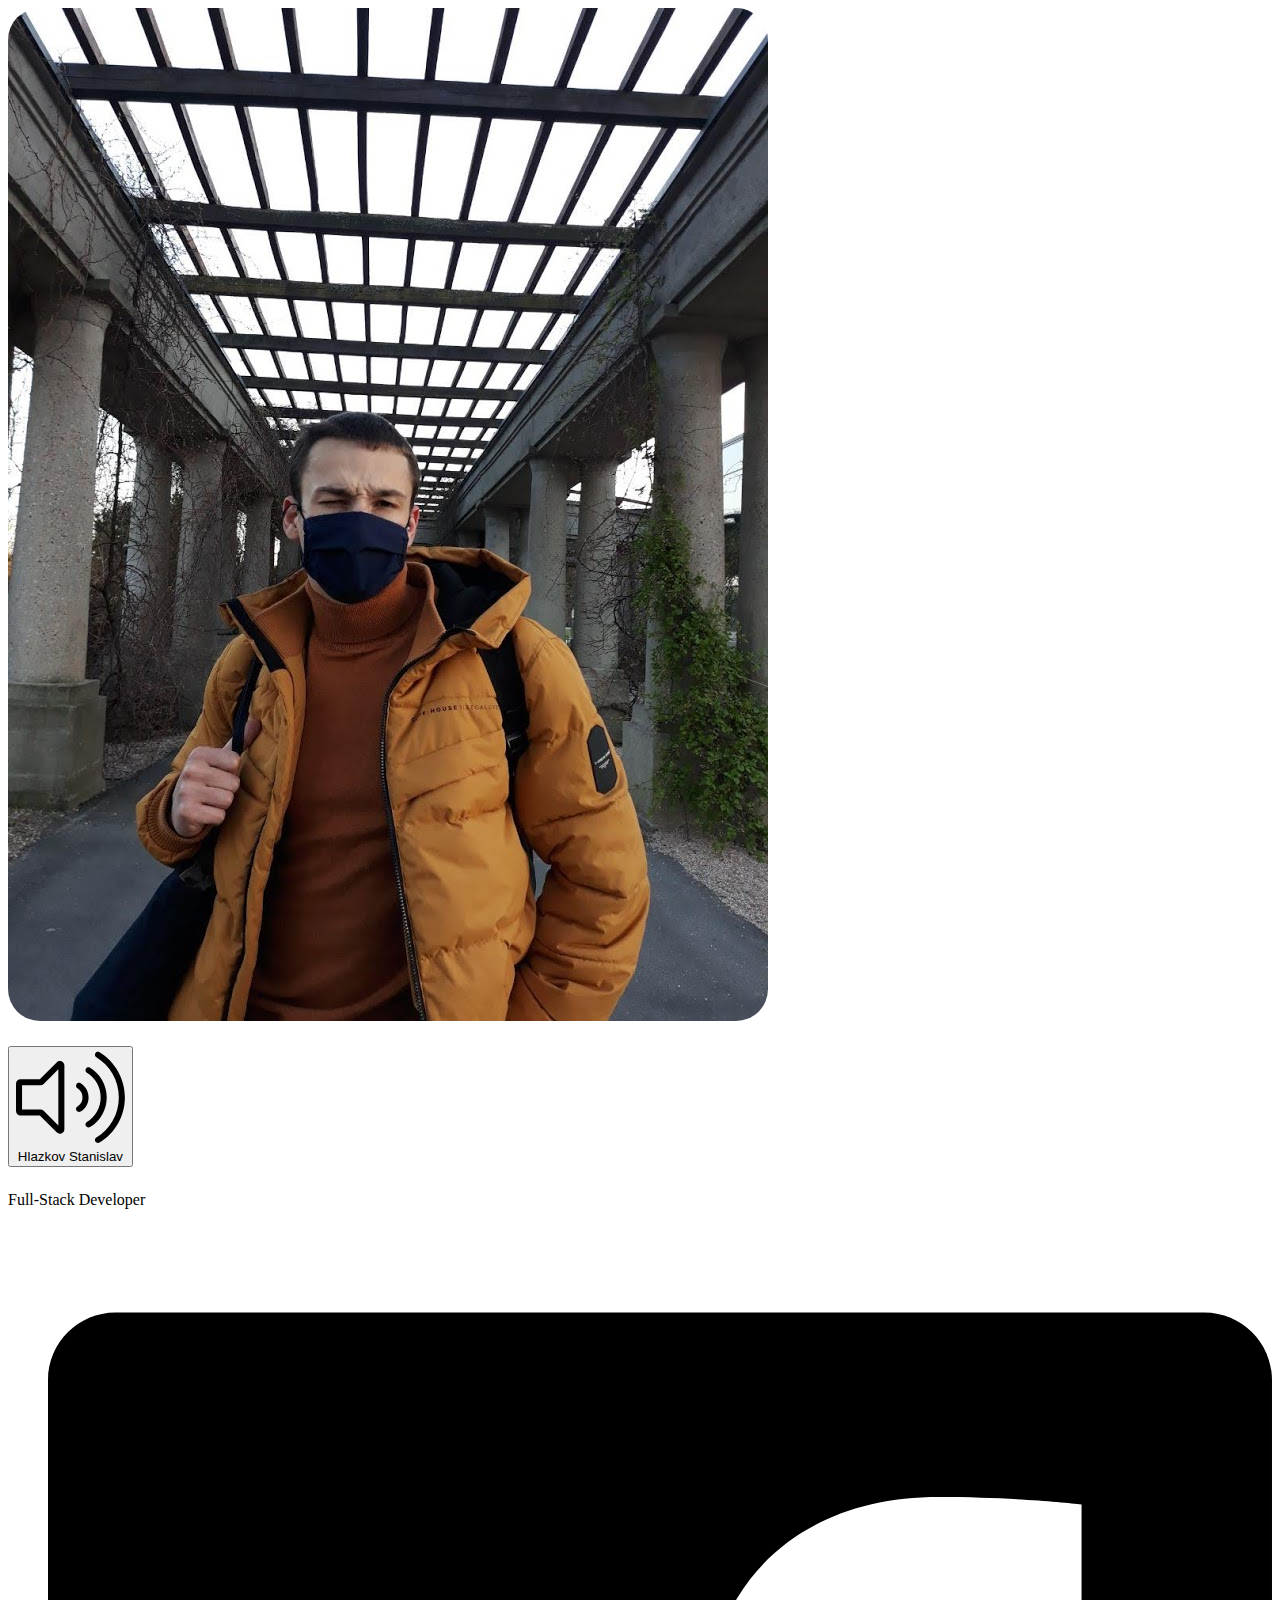
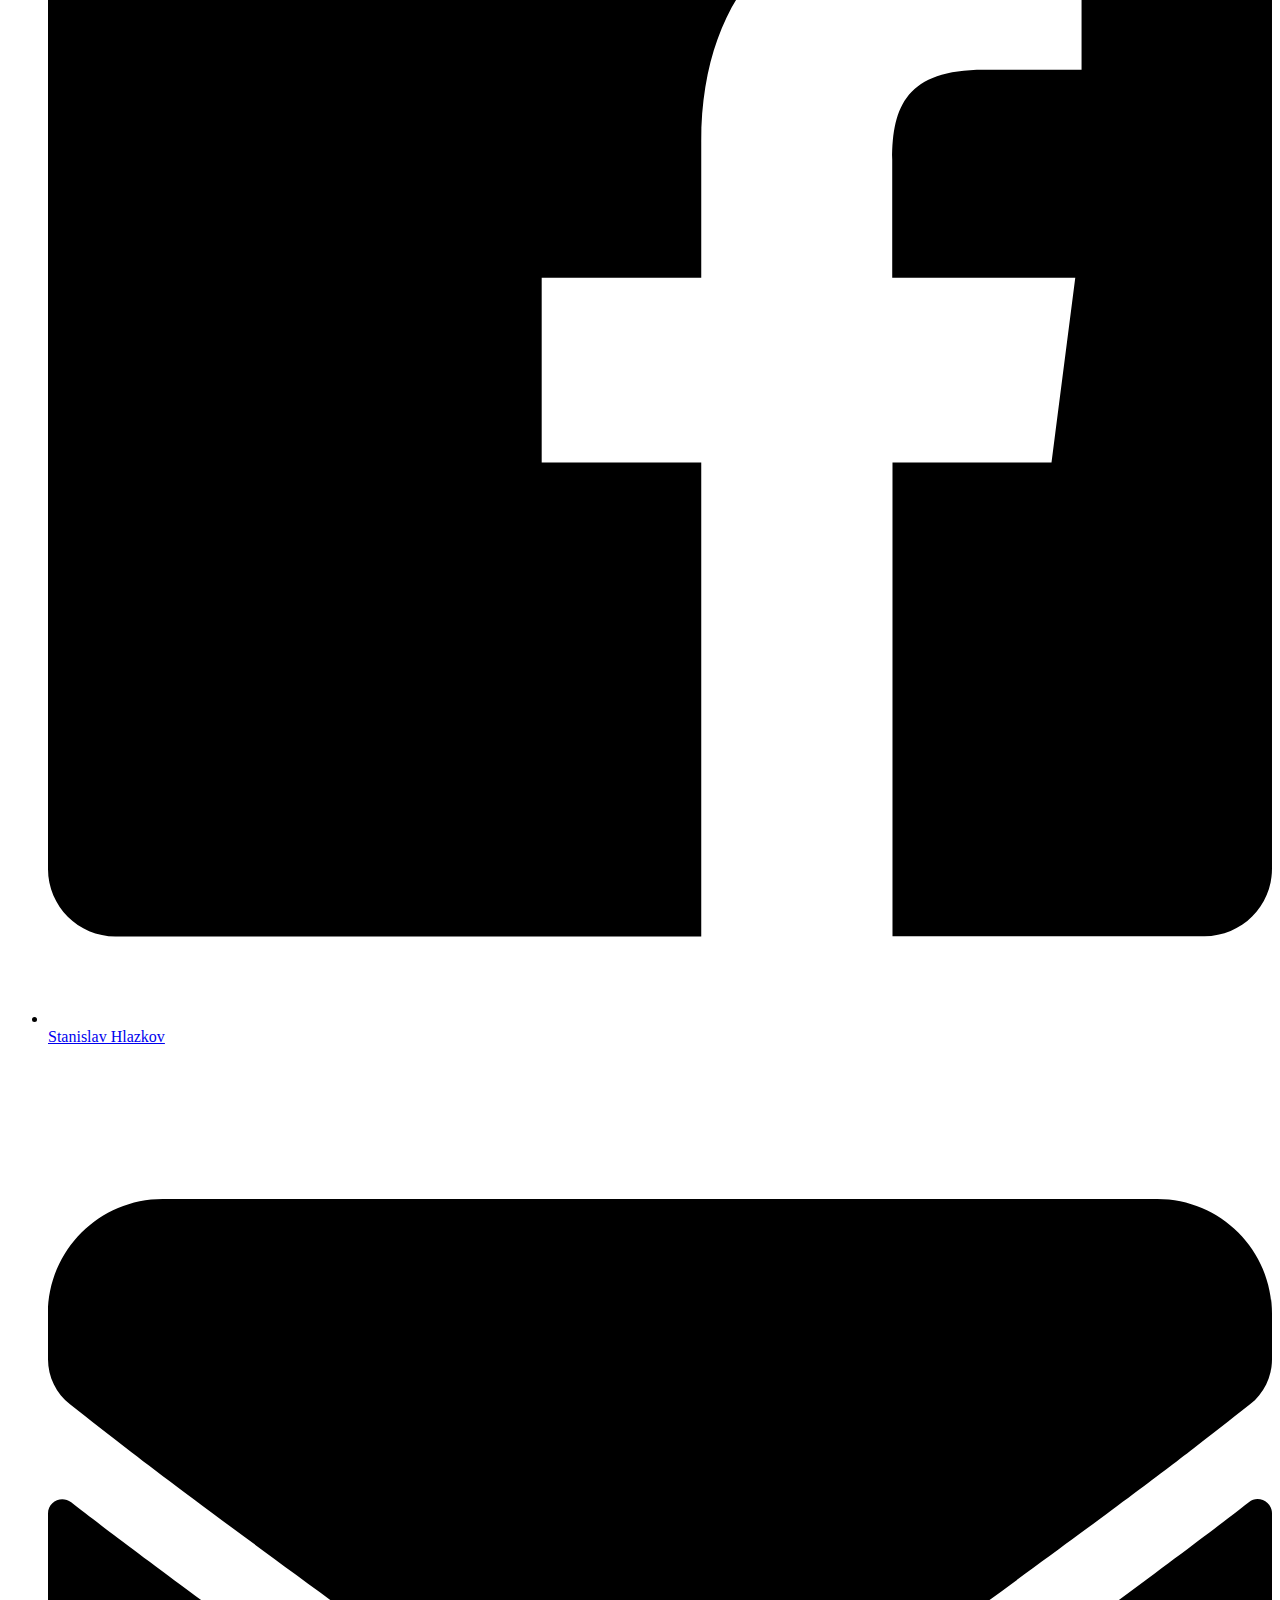
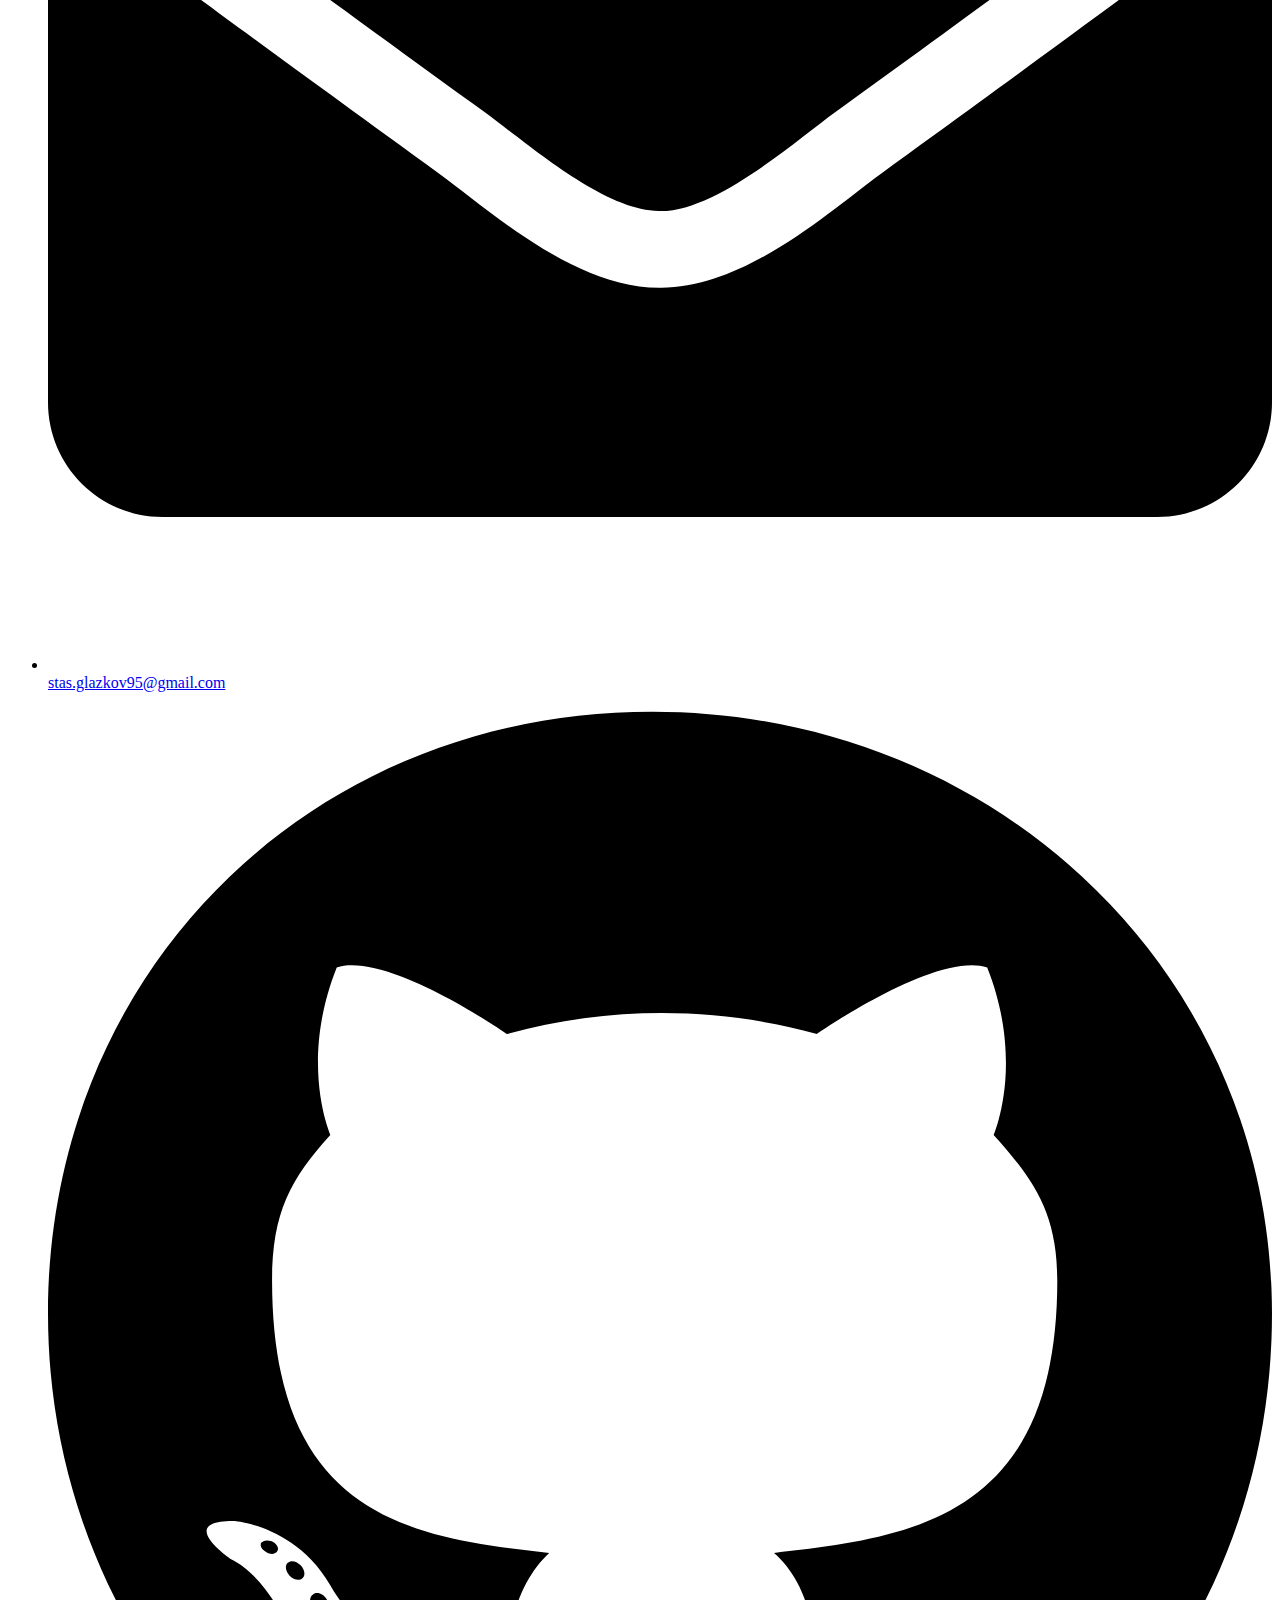
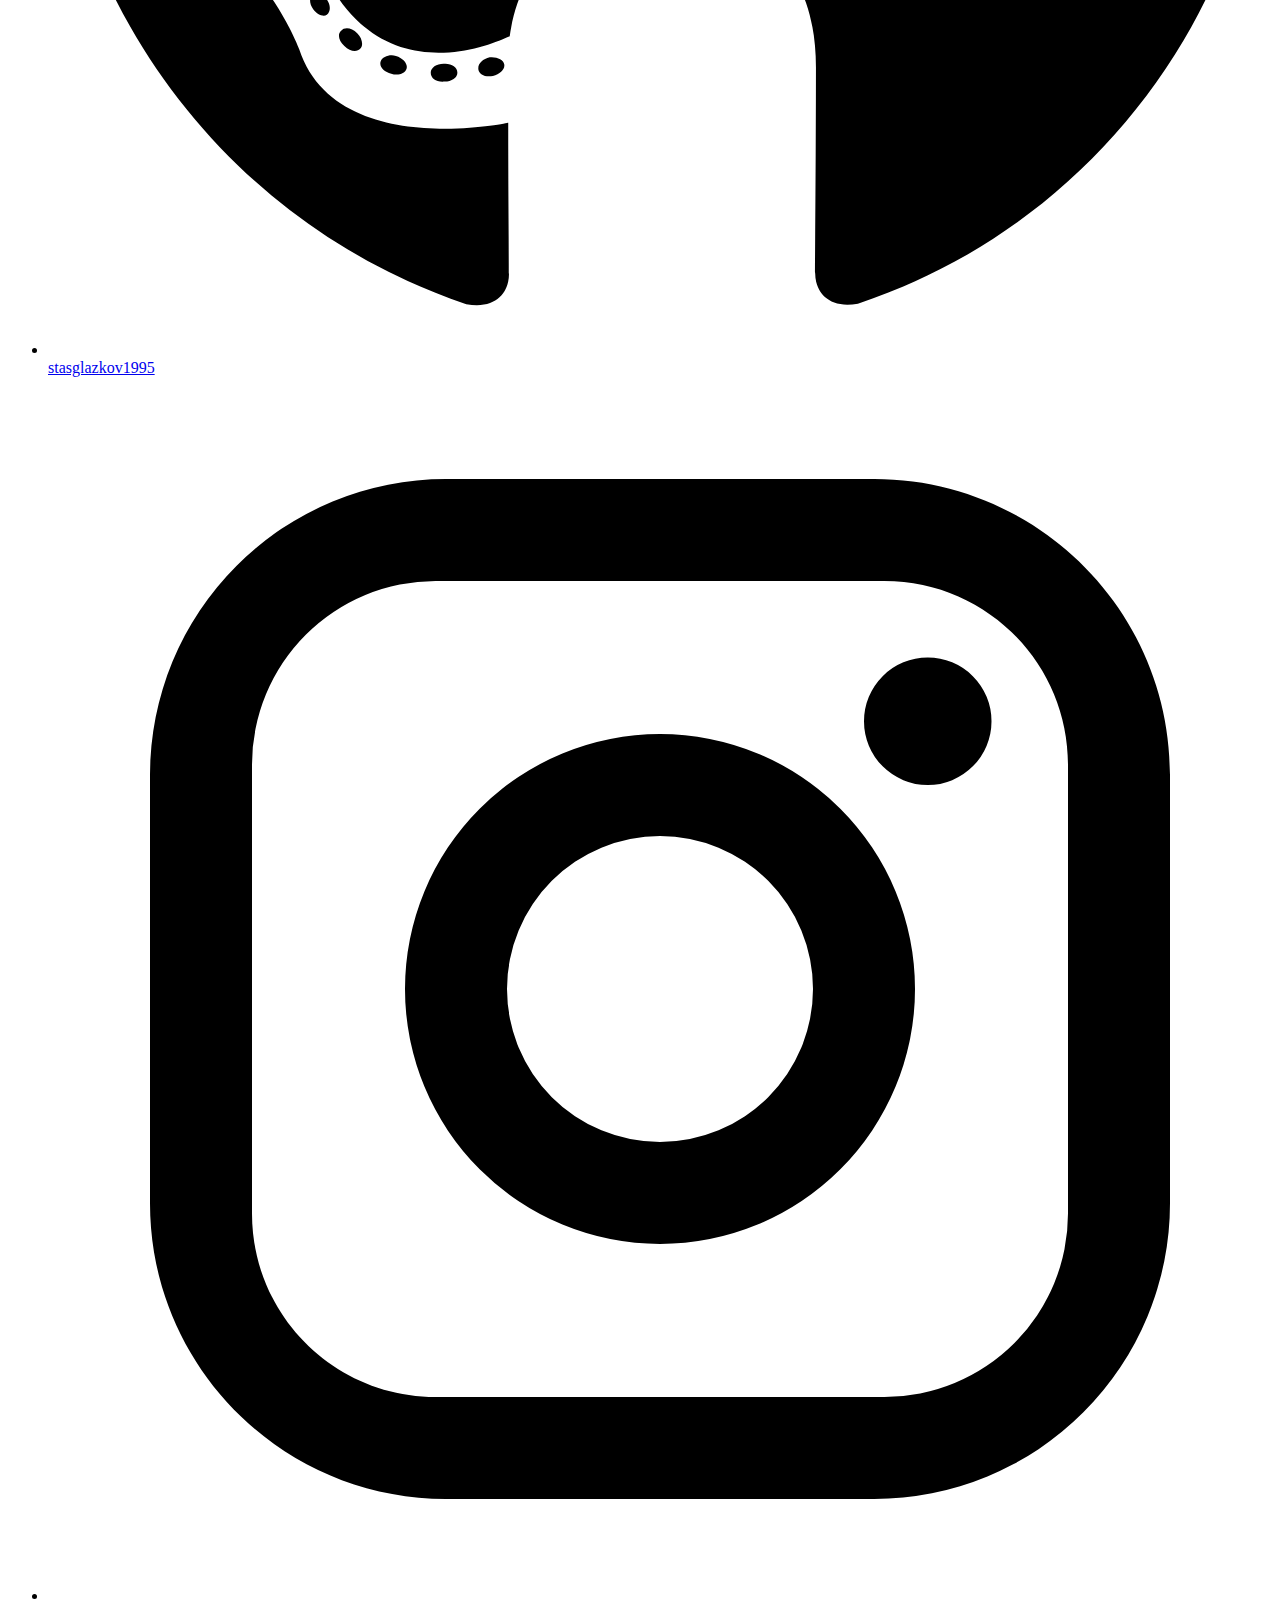
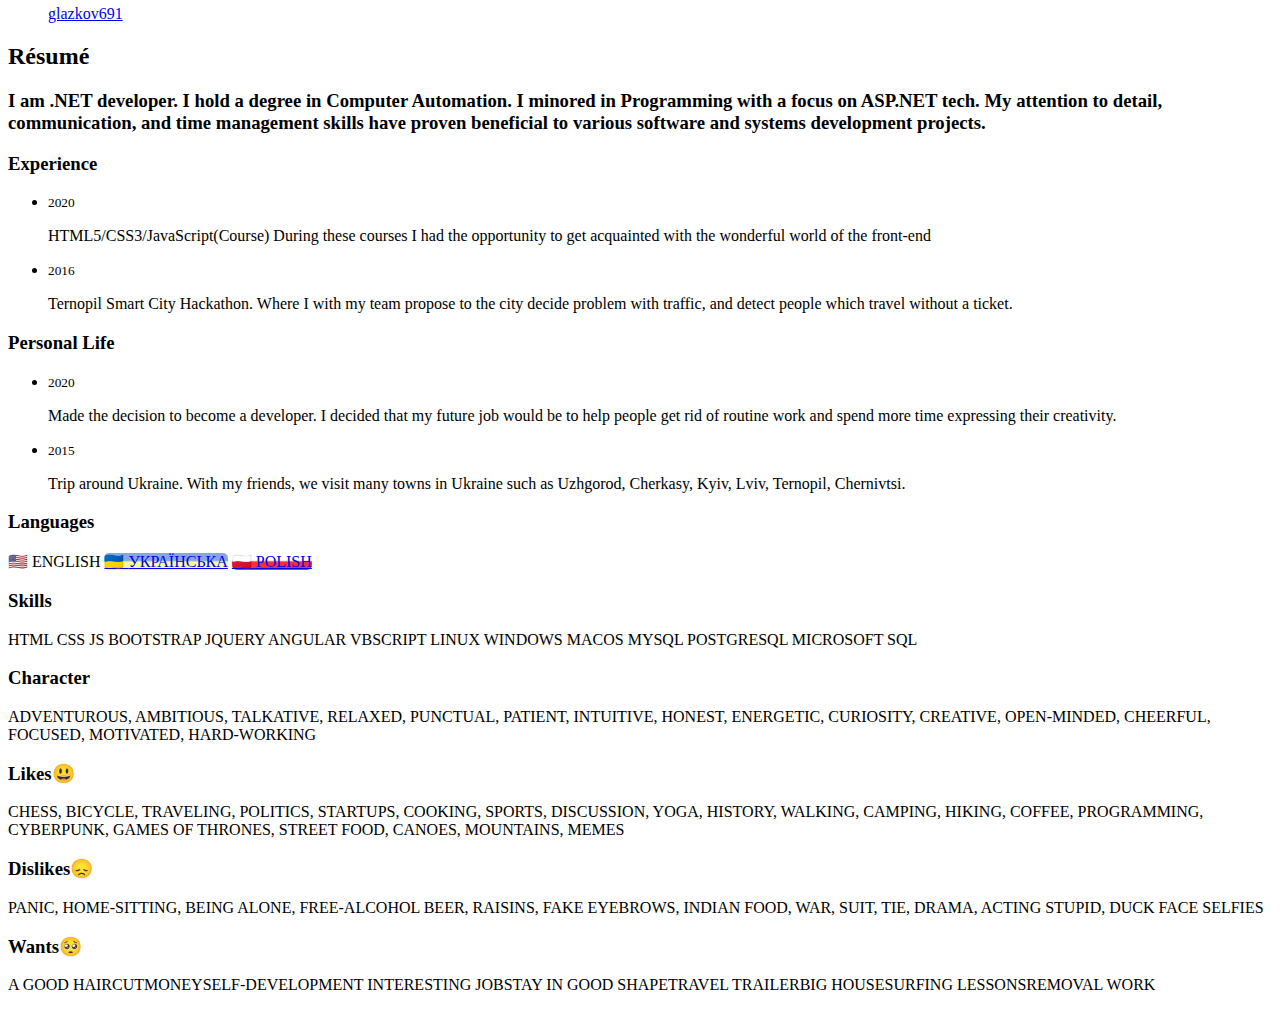
==== index.html @ b14610a7 "Add favicon" ====
<!DOCTYPE html>
<html lang="en">

<head>
  <meta charset="UTF-8" />
  <meta name="description" content="This is my first task for binary academy">
  <meta name="keywords" content="Binary Academy First Task">
  <meta name="author" content="Hlazkov Stanislav">
  <meta name="google" content="nositelinkssearchbox">
  <meta name="google" content="notranslate">
  <meta name="googlebot" content="index,follow">
  <meta name="robots" content="index,follow">
  <link rel="stylesheet" href="https://binary-studio-academy.github.io/stage-2/assets/stylesheets/base.css">
  <link rel="stylesheet" type="text/css" href="assets/css/styles.css">
  <link rel="icon" type="image/x-icon" href="../favicon.ico">
  <title>Résumé</title>
</head>

<body>
  <main>
    <article>
      <div class="page" style="border-color: midnightblue;">
        <div class="stackable grid">
          <div class="row">
            <div class="three wide center aligned column">
              <div class="avatar-wrapper">
                <object class="avatar" id="avatar" data="assets/img/IMG_20200517_110343_035.jpg" role="img"
                  aria-label="My profile picture"></object>
              </div>
            </div>
            <div class="thirteen wide column">
              <div class="stackable grid">
                <div class="sixteen wide column">
                  <h1 class="name">
                    <button id="nameRecord" class="audio"><svg xmlns="http://www.w3.org/2000/svg" viewBox="0 0 576 512"><path d="M576 256c0 100.586-53.229 189.576-134.123 239.04-7.532 4.606-17.385 2.241-21.997-5.304-4.609-7.539-2.235-17.388 5.304-21.997C496.549 424.101 544 345.467 544 256c0-89.468-47.452-168.101-118.816-211.739-7.539-4.609-9.913-14.458-5.304-21.997 4.608-7.539 14.456-9.914 21.997-5.304C522.77 66.424 576 155.413 576 256zm-96 0c0-66.099-34.976-124.572-88.133-157.079-7.538-4.611-17.388-2.235-21.997 5.302-4.61 7.539-2.236 17.388 5.302 21.998C418.902 152.963 448 201.134 448 256c0 54.872-29.103 103.04-72.828 129.779-7.538 4.61-9.912 14.459-5.302 21.998 4.611 7.541 14.462 9.911 21.997 5.302C445.024 380.572 480 322.099 480 256zm-138.14-75.117c-7.538-4.615-17.388-2.239-21.998 5.297-4.612 7.537-2.241 17.387 5.297 21.998C341.966 218.462 352 236.34 352 256s-10.034 37.538-26.841 47.822c-7.538 4.611-9.909 14.461-5.297 21.998 4.611 7.538 14.463 9.909 21.998 5.297C368.247 314.972 384 286.891 384 256s-15.753-58.972-42.14-75.117zM256 88.017v335.964c0 21.436-25.942 31.999-40.971 16.971L126.059 352H24c-13.255 0-24-10.745-24-24V184c0-13.255 10.745-24 24-24h102.059l88.971-88.954C230.037 56.038 256 66.551 256 88.017zm-32 19.311l-77.659 77.644A24.001 24.001 0 0 1 129.372 192H32v128h97.372a24.001 24.001 0 0 1 16.969 7.028L224 404.67V107.328z"/></svg> Hlazkov Stanislav
                      <audio preload="none">
                        <source src="./assets/sounds/HlazkovStanislaw.mp3" type="audio/mpeg">
                        </audio>
                      </button>
                    </h1>
                  <div class="job">Full-Stack Developer</div>
                  <ul class="contacts">
                    <li>
                      <a href="https://www.facebook.com/nazarkolmander" rel="author" class="facebook">
                        <svg class="icon" xmlns="http://www.w3.org/2000/svg" viewBox="0 0 448 512">
                          <path
                            d="M448 56.7v398.5c0 13.7-11.1 24.7-24.7 24.7H309.1V306.5h58.2l8.7-67.6h-67v-43.2c0-19.6 5.4-32.9 33.5-32.9h35.8v-60.5c-6.2-.8-27.4-2.7-52.2-2.7-51.6 0-87 31.5-87 89.4v49.9h-58.4v67.6h58.4V480H24.7C11.1 480 0 468.9 0 455.3V56.7C0 43.1 11.1 32 24.7 32h398.5c13.7 0 24.8 11.1 24.8 24.7z" />
                        </svg>
                        <span>Stanislav Hlazkov</span>
                      </a>
                    </li>
                    <li>
                      <a href="mailto:stas.glazkov95@gmail.com" rel="author" class="mail">
                        <svg class="icon" xmlns="http://www.w3.org/2000/svg" viewBox="0 0 512 512">
                          <path
                            d="M502.3 190.8c3.9-3.1 9.7-.2 9.7 4.7V400c0 26.5-21.5 48-48 48H48c-26.5 0-48-21.5-48-48V195.6c0-5 5.7-7.8 9.7-4.7 22.4 17.4 52.1 39.5 154.1 113.6 21.1 15.4 56.7 47.8 92.2 47.6 35.7.3 72-32.8 92.3-47.6 102-74.1 131.6-96.3 154-113.7zM256 320c23.2.4 56.6-29.2 73.4-41.4 132.7-96.3 142.8-104.7 173.4-128.7 5.8-4.5 9.2-11.5 9.2-18.9v-19c0-26.5-21.5-48-48-48H48C21.5 64 0 85.5 0 112v19c0 7.4 3.4 14.3 9.2 18.9 30.6 23.9 40.7 32.4 173.4 128.7 16.8 12.2 50.2 41.8 73.4 41.4z">
                          </path>
                        </svg>
                        <span>stas.glazkov95@gmail.com</span>
                      </a>
                    </li>
                    <li>
                      <a href="https://github.com/stasglazkov1995" rel="author" class="github">
                        <svg class="icon" xmlns="http://www.w3.org/2000/svg" viewBox="0 0 496 512">
                          <path
                            d="M165.9 397.4c0 2-2.3 3.6-5.2 3.6-3.3.3-5.6-1.3-5.6-3.6 0-2 2.3-3.6 5.2-3.6 3-.3 5.6 1.3 5.6 3.6zm-31.1-4.5c-.7 2 1.3 4.3 4.3 4.9 2.6 1 5.6 0 6.2-2s-1.3-4.3-4.3-5.2c-2.6-.7-5.5.3-6.2 2.3zm44.2-1.7c-2.9.7-4.9 2.6-4.6 4.9.3 2 2.9 3.3 5.9 2.6 2.9-.7 4.9-2.6 4.6-4.6-.3-1.9-3-3.2-5.9-2.9zM244.8 8C106.1 8 0 113.3 0 252c0 110.9 69.8 205.8 169.5 239.2 12.8 2.3 17.3-5.6 17.3-12.1 0-6.2-.3-40.4-.3-61.4 0 0-70 15-84.7-29.8 0 0-11.4-29.1-27.8-36.6 0 0-22.9-15.7 1.6-15.4 0 0 24.9 2 38.6 25.8 21.9 38.6 58.6 27.5 72.9 20.9 2.3-16 8.8-27.1 16-33.7-55.9-6.2-112.3-14.3-112.3-110.5 0-27.5 7.6-41.3 23.6-58.9-2.6-6.5-11.1-33.3 2.6-67.9 20.9-6.5 69 27 69 27 20-5.6 41.5-8.5 62.8-8.5s42.8 2.9 62.8 8.5c0 0 48.1-33.6 69-27 13.7 34.7 5.2 61.4 2.6 67.9 16 17.7 25.8 31.5 25.8 58.9 0 96.5-58.9 104.2-114.8 110.5 9.2 7.9 17 22.9 17 46.4 0 33.7-.3 75.4-.3 83.6 0 6.5 4.6 14.4 17.3 12.1C428.2 457.8 496 362.9 496 252 496 113.3 383.5 8 244.8 8zM97.2 352.9c-1.3 1-1 3.3.7 5.2 1.6 1.6 3.9 2.3 5.2 1 1.3-1 1-3.3-.7-5.2-1.6-1.6-3.9-2.3-5.2-1zm-10.8-8.1c-.7 1.3.3 2.9 2.3 3.9 1.6 1 3.6.7 4.3-.7.7-1.3-.3-2.9-2.3-3.9-2-.6-3.6-.3-4.3.7zm32.4 35.6c-1.6 1.3-1 4.3 1.3 6.2 2.3 2.3 5.2 2.6 6.5 1 1.3-1.3.7-4.3-1.3-6.2-2.2-2.3-5.2-2.6-6.5-1zm-11.4-14.7c-1.6 1-1.6 3.6 0 5.9 1.6 2.3 4.3 3.3 5.6 2.3 1.6-1.3 1.6-3.9 0-6.2-1.4-2.3-4-3.3-5.6-2z" />
                        </svg>
                        <span>stasglazkov1995</span>
                      </a>
                    </li>
                    <li>
                      <a href="https://www.instagram.com/glazkov691/" rel="author" class="instagram">
                        <svg class="icon" viewBox="0 0 24 24" xmlns="http://www.w3.org/2000/svg">
                          <path
                            d="M7.8,2H16.2C19.4,2 22,4.6 22,7.8V16.2A5.8,5.8 0 0,1 16.2,22H7.8C4.6,22 2,19.4 2,16.2V7.8A5.8,5.8 0 0,1 7.8,2M7.6,4A3.6,3.6 0 0,0 4,7.6V16.4C4,18.39 5.61,20 7.6,20H16.4A3.6,3.6 0 0,0 20,16.4V7.6C20,5.61 18.39,4 16.4,4H7.6M17.25,5.5A1.25,1.25 0 0,1 18.5,6.75A1.25,1.25 0 0,1 17.25,8A1.25,1.25 0 0,1 16,6.75A1.25,1.25 0 0,1 17.25,5.5M12,7A5,5 0 0,1 17,12A5,5 0 0,1 12,17A5,5 0 0,1 7,12A5,5 0 0,1 12,7M12,9A3,3 0 0,0 9,12A3,3 0 0,0 12,15A3,3 0 0,0 15,12A3,3 0 0,0 12,9Z" />
                        </svg>
                        <span>glazkov691</span>
                      </a>
                    </li>
                  </ul>
                </div>
                <div class="sixteen wide mobile only column">
                  <div class="divider"></div>
                </div>
                <div class="sixteen wide column">
                  <h2>Résumé</h2>
                  <h3>I am .NET developer. I hold a degree in Computer
                    Automation. I minored in Programming with a focus on ASP.NET tech.
                    My attention to detail, communication, and time management skills have proven beneficial to
                    various software and systems development projects.</h3>
                </div>
              </div>
            </div>
          </div>
          <div class="row">
            <div class="sixteen wide column">
              <div class="fat divider"></div>
            </div>
          </div>
          <div class="row">
            <div class="ten wide column">
              <h3>Experience</h3>
              <ul class="timeline">
                <li>
                  <p><small>2020</small></p>
                  <p>HTML5/CSS3/JavaScript(Course)
                    During these courses I had the opportunity to get acquainted with the wonderful world of the
                    front-end</p>
                </li>
                <li>
                  <p><small>2016</small></p>
                  <p>Ternopil Smart City Hackathon. Where I with my team propose to the city decide
                    problem with traffic, and detect people which travel without a ticket.</p>
                </li>
              </ul>
              <h3>Personal Life</h3>
              <ul class="timeline">
                <li>
                  <p><small>2020</small></p>
                  <p>Made the decision to become a developer.
                    I decided that my future job would be to help people get rid of routine
                    work and spend more time expressing their creativity.</p>
                </li>
                <li>
                  <p><small>2015</small></p>
                  <p>Trip around Ukraine. With my friends, we visit many towns in Ukraine such as
                    Uzhgorod, Cherkasy, Kyiv, Lviv, Ternopil, Chernivtsi.</p>
                </li>
              </ul>
            </div>
            <div class="six wide column">
              <section>
                <h3>Languages</h3>
                <p class="tags small">
                  <span class="language" id="usa-language" lang="en">&#x1f1fa;&#x1f1f8; ENGLISH</span>
                  <a href="/uk-ua" hreflang="uk" rel="alternate" class="language" id="ukrain-language" lang="uk">&#x1f1fa;&#x1f1e6; <span>УКРАЇНСЬКА</span></a>
                  <a href="/pl-pl" hreflang="uk" rel="alternate" class="language" id="polish-language" lang="pl">&#x1f1f5;&#x1f1f1; <span>POLISH</span></a>
                </p>
              </section>
              <section>
                <h3>Skills</h3>
                <p class="tags small">HTML CSS JS BOOTSTRAP JQUERY ANGULAR VBSCRIPT LINUX WINDOWS
                  MACOS MYSQL POSTGRESQL MICROSOFT SQL</p>
              </section>
              <section>
                <h3>Character</h3>
                <p class="tags small">ADVENTUROUS, AMBITIOUS, TALKATIVE, RELAXED, PUNCTUAL, PATIENT, INTUITIVE, HONEST,
                  ENERGETIC, CURIOSITY, CREATIVE, OPEN-MINDED, CHEERFUL, FOCUSED, MOTIVATED, HARD-WORKING</p>
              </section>
              <section>
                <h3>Likes&#x1f603;</h3>
                <p class="tags small">
                  CHESS, BICYCLE, TRAVELING, POLITICS, STARTUPS, COOKING, SPORTS, DISCUSSION, YOGA, HISTORY, WALKING,
                  CAMPING, HIKING, COFFEE, PROGRAMMING, CYBERPUNK, GAMES OF THRONES, STREET FOOD, CANOES, MOUNTAINS,
                  MEMES
                </p>
              </section>
              <section>
                <h3>Dislikes&#x1f61e;</h3>
                <p class="tags small">PANIC, HOME-SITTING, BEING ALONE, FREE-ALCOHOL BEER, RAISINS, FAKE EYEBROWS,
                  INDIAN FOOD, WAR, SUIT, TIE, DRAMA, ACTING STUPID, DUCK FACE SELFIES</p>
              </section>
              <section>
                <h3>Wants&#x1f97a;</h3>
                <p class="tags small bulleted"><span class="tag">A GOOD HAIRCUT</span><span
                    class="tag">MONEY</span><span class="tag">SELF-DEVELOPMENT</span><span class="tag"> INTERESTING
                    JOB</span><span class="tag">STAY IN GOOD SHAPE</span><span class="tag">TRAVEL TRAILER</span><span
                    class="tag">BIG HOUSE</span><span class="tag">SURFING LESSONS</span><span class="tag">REMOVAL
                    WORK</span></p>
              </section>
              <!-- Education -->
              <!-- Articles -->
            </div>
          </div>
        </div>
      </div>
    </article>
  </main>
  <script src="./assets/js/base.js"></script>
</body>

</html>
---- assets/css/styles.css ----
.contacts li a.instagram:hover {
    color: #dd4f4f;
  }
  #ukrain-language{
    background: linear-gradient(0deg, rgba(231,253,45,0.48503151260504207) 47%, rgba(34,89,195,0.5410539215686274) 57%);
    border-radius: 5px;
  }
  #polish-language{
    background: linear-gradient(0deg, rgba(253,45,45,1) 47%, rgba(255,255,255,1) 57%);
    border-radius: 5px;
  }
  #usa-language{
    border-radius: 5px;
  }
  #avatar{
      border-radius: 2em;
  }
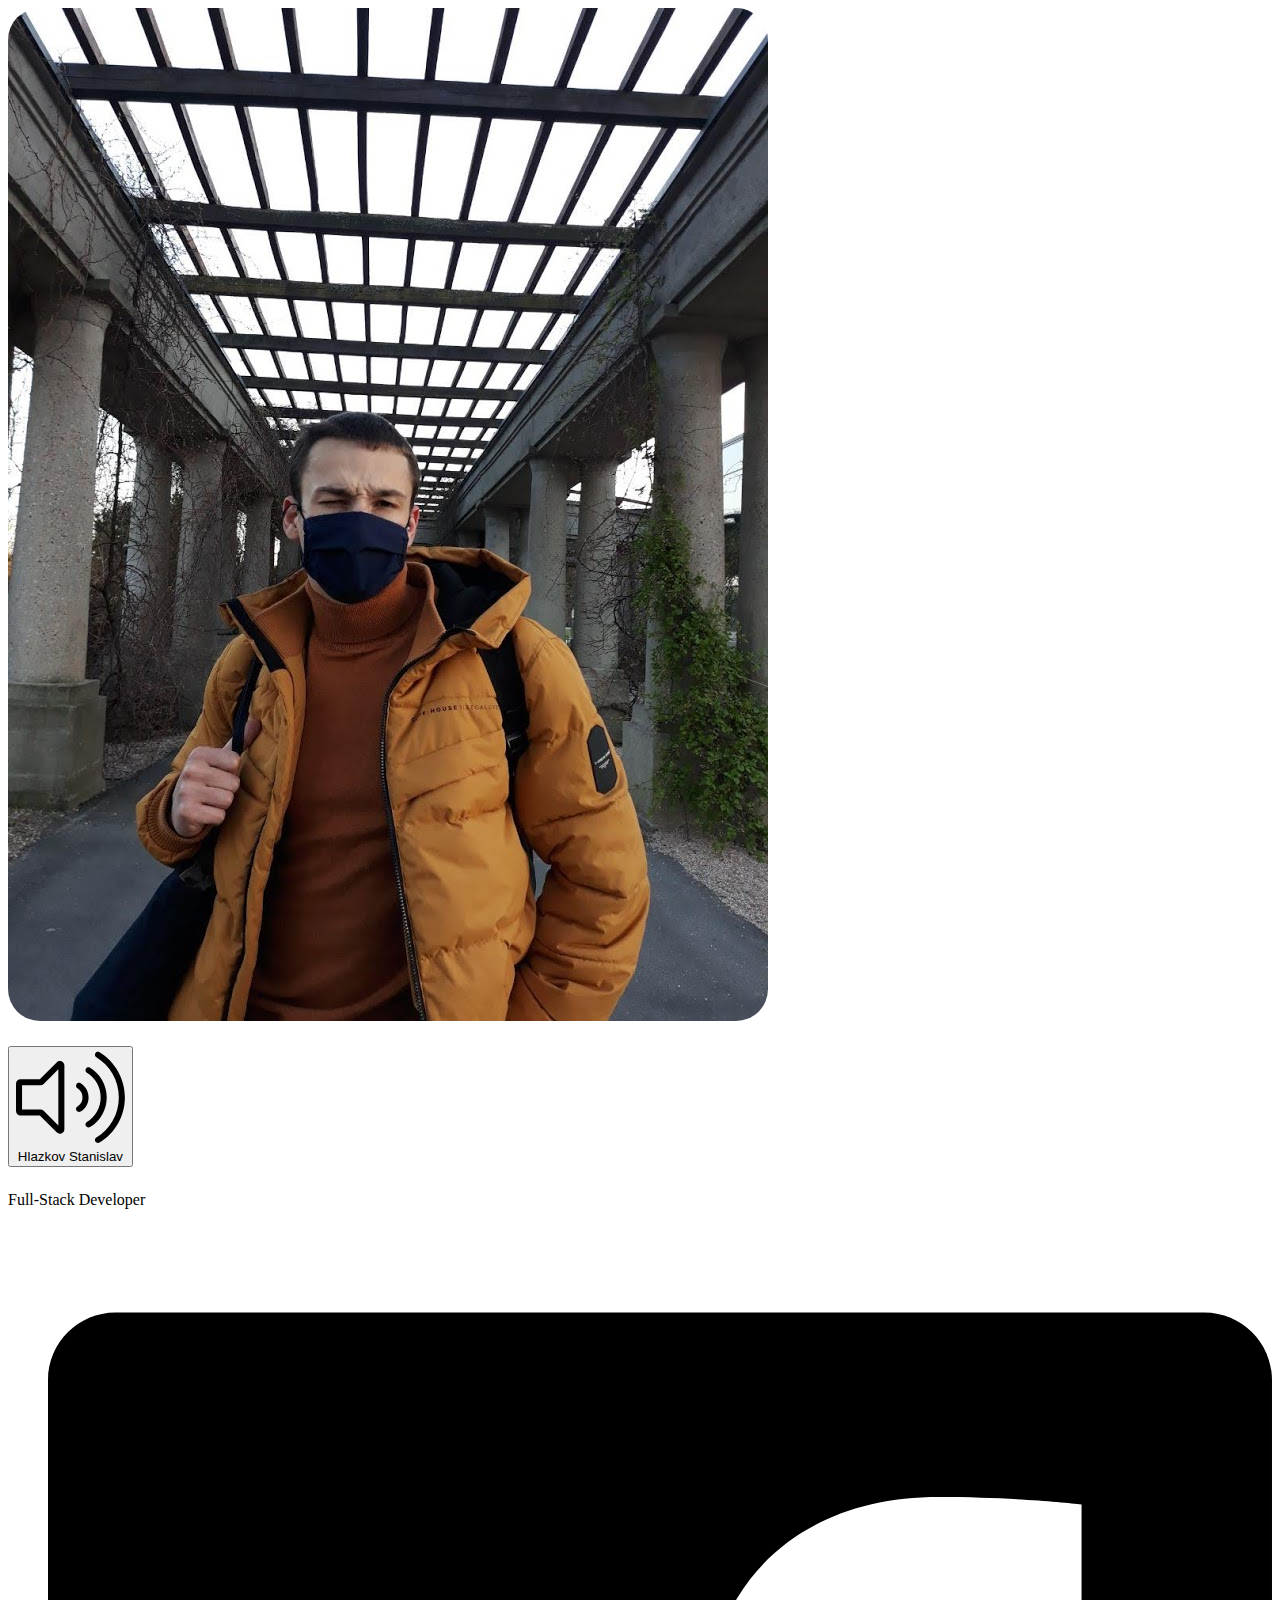
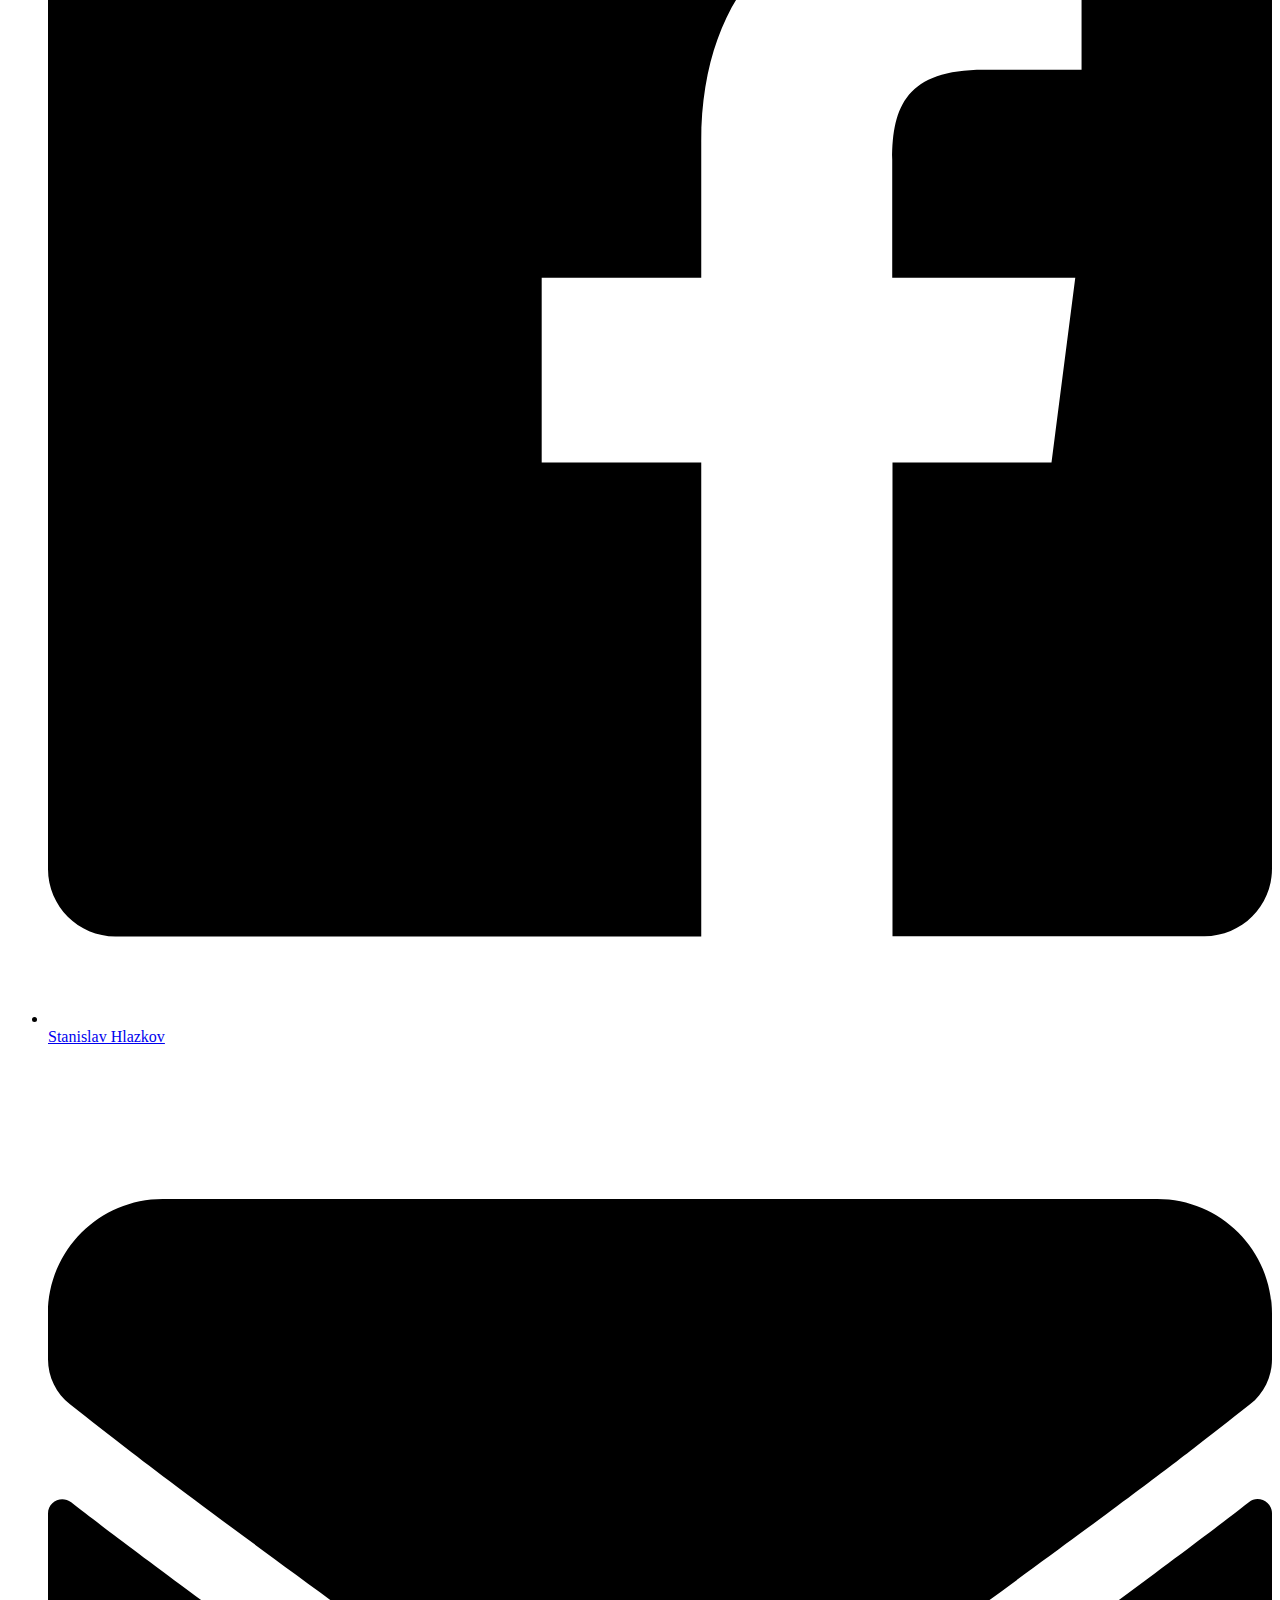
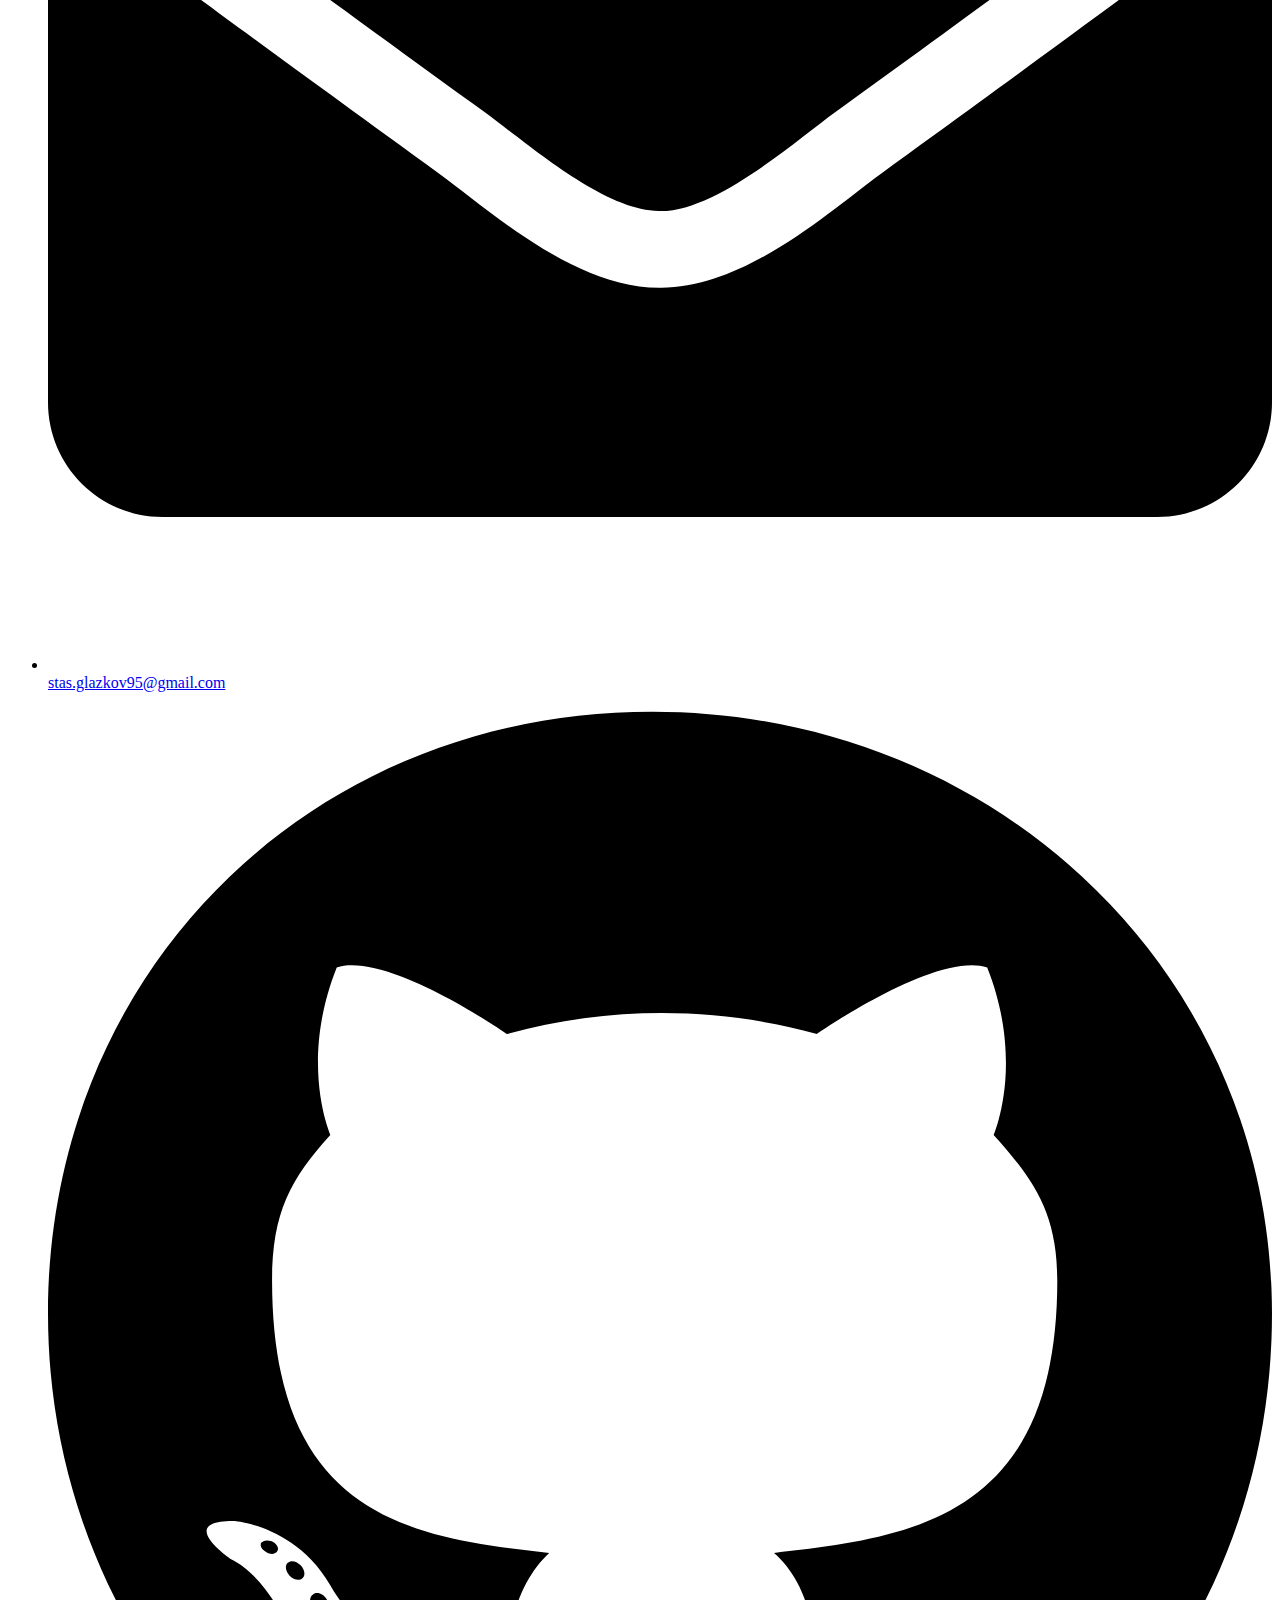
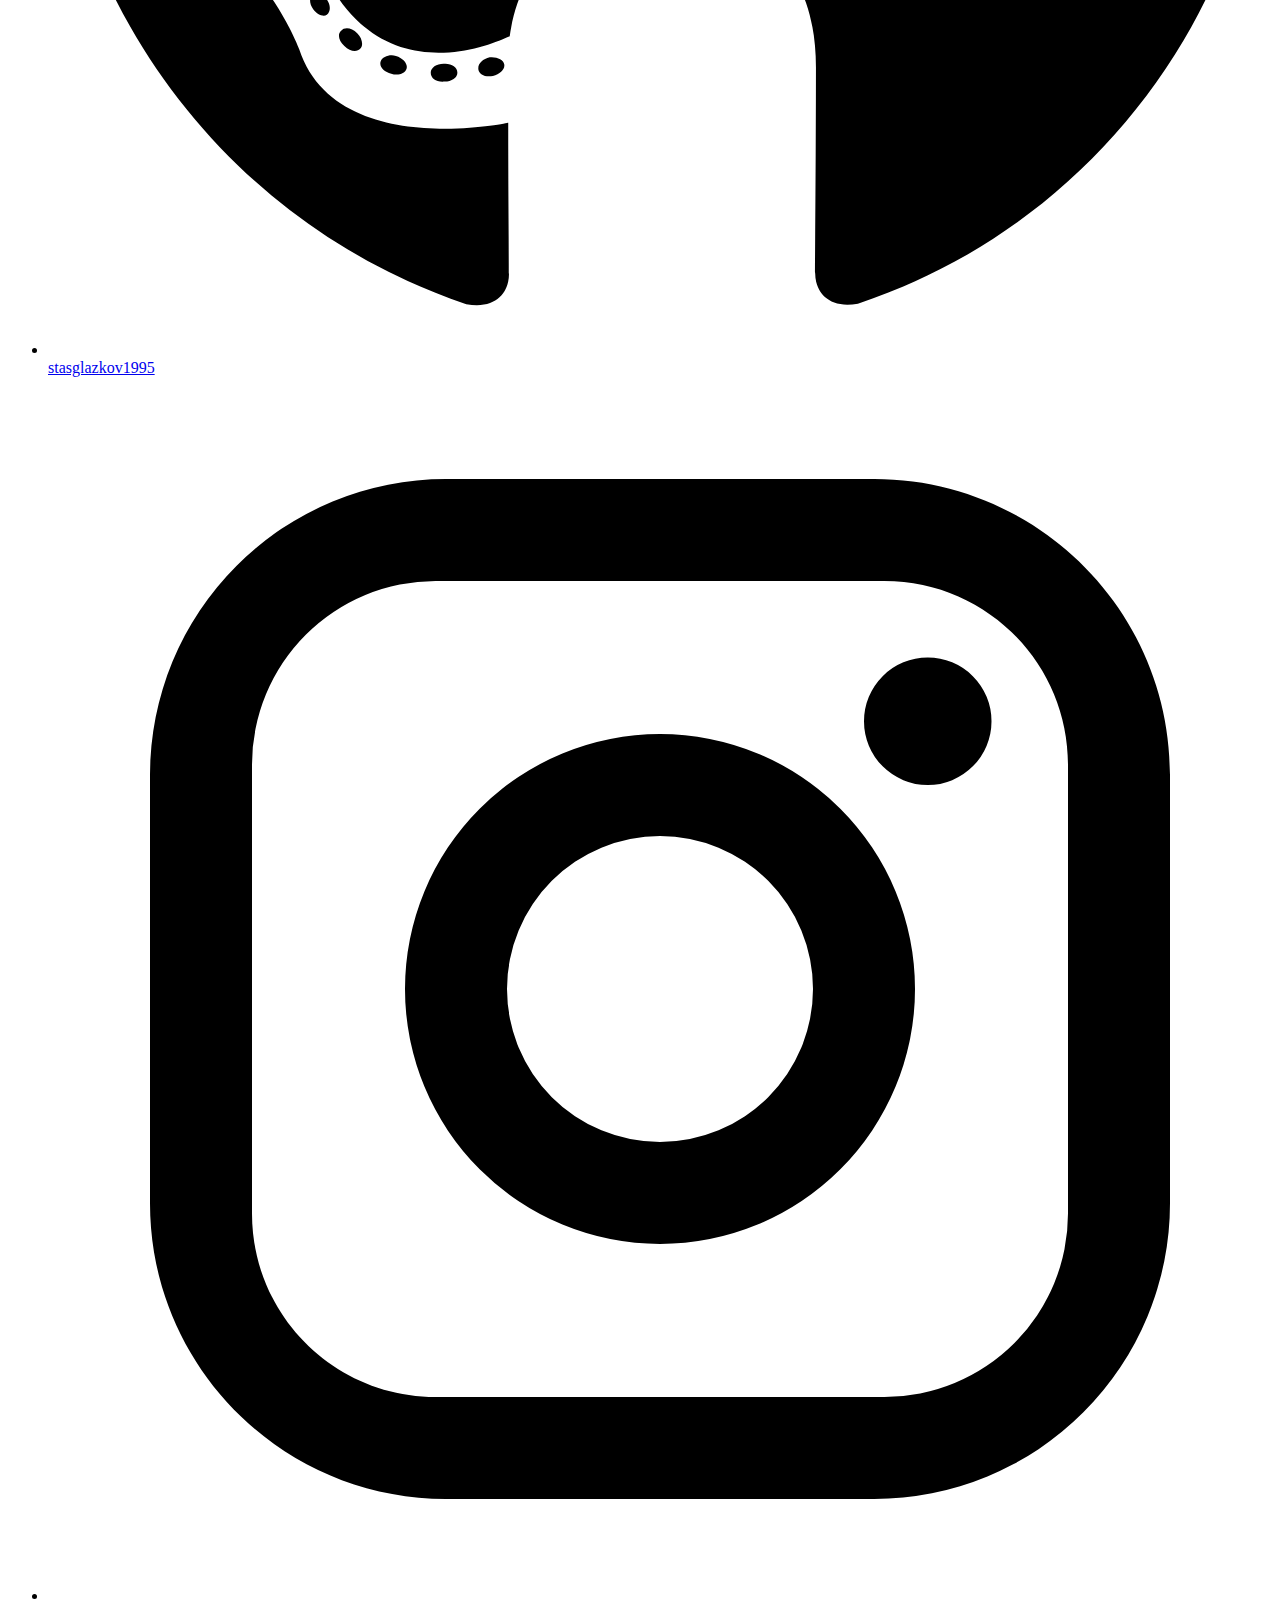
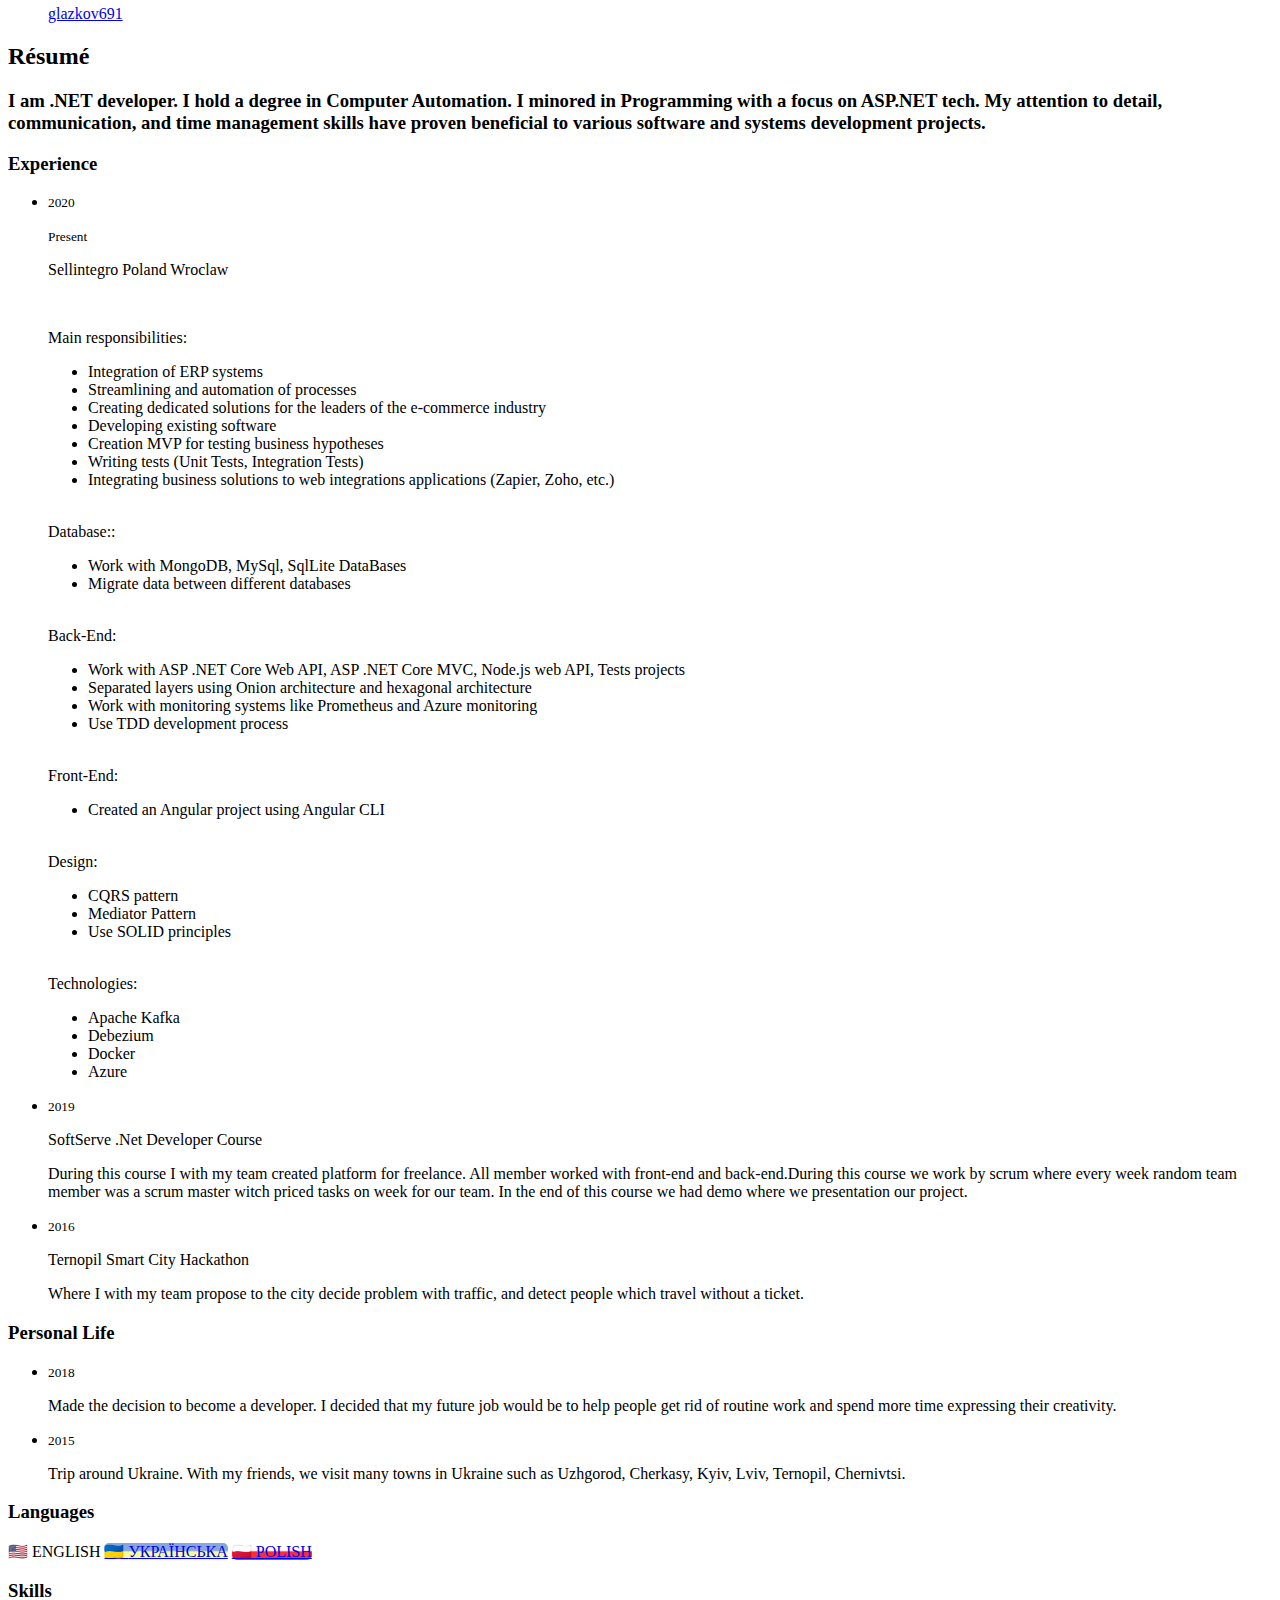
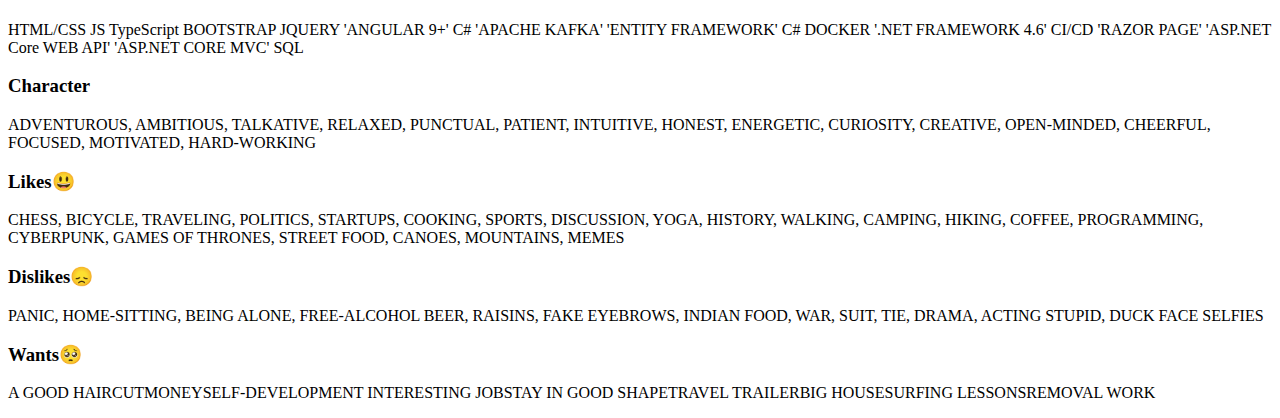
==== commit 62a5eee1: "Added new experience data" ====
--- a/index.html
+++ b/index.html
@@ -12,7 +12,7 @@
   <meta name="robots" content="index,follow">
   <link rel="stylesheet" href="https://binary-studio-academy.github.io/stage-2/assets/stylesheets/base.css">
   <link rel="stylesheet" type="text/css" href="assets/css/styles.css">
-  <link rel="icon" type="image/x-icon" href="../favicon.ico">
+  <link rel="icon" type="image/x-icon" href="./favicon.ico">
   <title>Résumé</title>
 </head>
 
@@ -32,12 +32,15 @@
               <div class="stackable grid">
                 <div class="sixteen wide column">
                   <h1 class="name">
-                    <button id="nameRecord" class="audio"><svg xmlns="http://www.w3.org/2000/svg" viewBox="0 0 576 512"><path d="M576 256c0 100.586-53.229 189.576-134.123 239.04-7.532 4.606-17.385 2.241-21.997-5.304-4.609-7.539-2.235-17.388 5.304-21.997C496.549 424.101 544 345.467 544 256c0-89.468-47.452-168.101-118.816-211.739-7.539-4.609-9.913-14.458-5.304-21.997 4.608-7.539 14.456-9.914 21.997-5.304C522.77 66.424 576 155.413 576 256zm-96 0c0-66.099-34.976-124.572-88.133-157.079-7.538-4.611-17.388-2.235-21.997 5.302-4.61 7.539-2.236 17.388 5.302 21.998C418.902 152.963 448 201.134 448 256c0 54.872-29.103 103.04-72.828 129.779-7.538 4.61-9.912 14.459-5.302 21.998 4.611 7.541 14.462 9.911 21.997 5.302C445.024 380.572 480 322.099 480 256zm-138.14-75.117c-7.538-4.615-17.388-2.239-21.998 5.297-4.612 7.537-2.241 17.387 5.297 21.998C341.966 218.462 352 236.34 352 256s-10.034 37.538-26.841 47.822c-7.538 4.611-9.909 14.461-5.297 21.998 4.611 7.538 14.463 9.909 21.998 5.297C368.247 314.972 384 286.891 384 256s-15.753-58.972-42.14-75.117zM256 88.017v335.964c0 21.436-25.942 31.999-40.971 16.971L126.059 352H24c-13.255 0-24-10.745-24-24V184c0-13.255 10.745-24 24-24h102.059l88.971-88.954C230.037 56.038 256 66.551 256 88.017zm-32 19.311l-77.659 77.644A24.001 24.001 0 0 1 129.372 192H32v128h97.372a24.001 24.001 0 0 1 16.969 7.028L224 404.67V107.328z"/></svg> Hlazkov Stanislav
+                    <button id="nameRecord" class="audio"><svg xmlns="http://www.w3.org/2000/svg" viewBox="0 0 576 512">
+                        <path
+                          d="M576 256c0 100.586-53.229 189.576-134.123 239.04-7.532 4.606-17.385 2.241-21.997-5.304-4.609-7.539-2.235-17.388 5.304-21.997C496.549 424.101 544 345.467 544 256c0-89.468-47.452-168.101-118.816-211.739-7.539-4.609-9.913-14.458-5.304-21.997 4.608-7.539 14.456-9.914 21.997-5.304C522.77 66.424 576 155.413 576 256zm-96 0c0-66.099-34.976-124.572-88.133-157.079-7.538-4.611-17.388-2.235-21.997 5.302-4.61 7.539-2.236 17.388 5.302 21.998C418.902 152.963 448 201.134 448 256c0 54.872-29.103 103.04-72.828 129.779-7.538 4.61-9.912 14.459-5.302 21.998 4.611 7.541 14.462 9.911 21.997 5.302C445.024 380.572 480 322.099 480 256zm-138.14-75.117c-7.538-4.615-17.388-2.239-21.998 5.297-4.612 7.537-2.241 17.387 5.297 21.998C341.966 218.462 352 236.34 352 256s-10.034 37.538-26.841 47.822c-7.538 4.611-9.909 14.461-5.297 21.998 4.611 7.538 14.463 9.909 21.998 5.297C368.247 314.972 384 286.891 384 256s-15.753-58.972-42.14-75.117zM256 88.017v335.964c0 21.436-25.942 31.999-40.971 16.971L126.059 352H24c-13.255 0-24-10.745-24-24V184c0-13.255 10.745-24 24-24h102.059l88.971-88.954C230.037 56.038 256 66.551 256 88.017zm-32 19.311l-77.659 77.644A24.001 24.001 0 0 1 129.372 192H32v128h97.372a24.001 24.001 0 0 1 16.969 7.028L224 404.67V107.328z" />
+                      </svg> Hlazkov Stanislav
                       <audio preload="none">
                         <source src="./assets/sounds/HlazkovStanislaw.mp3" type="audio/mpeg">
-                        </audio>
-                      </button>
-                    </h1>
+                      </audio>
+                    </button>
+                  </h1>
                   <div class="job">Full-Stack Developer</div>
                   <ul class="contacts">
                     <li>
@@ -103,20 +106,75 @@
               <ul class="timeline">
                 <li>
                   <p><small>2020</small></p>
-                  <p>HTML5/CSS3/JavaScript(Course)
-                    During these courses I had the opportunity to get acquainted with the wonderful world of the
-                    front-end</p>
+                  <p><small>Present</small></p>
+                  <p>Sellintegro Poland Wroclaw</p>
+                  <br>
+                  <p>Main responsibilities:</p>
+                  <ul style="list-style-type:disc;">
+                    <li>Integration of ERP systems</li>
+                    <li>Streamlining and automation of processes</li>
+                    <li>Creating dedicated solutions for the leaders of the e-commerce industry</li>
+                    <li>Developing existing software</li>
+                    <li>Creation MVP for testing business hypotheses</li>
+                    <li>Writing tests (Unit Tests, Integration Tests)</li>
+                    <li>Integrating business solutions to web integrations applications (Zapier,
+                      Zoho, etc.)</li>
+                  </ul>
+                  <br>
+                  <p>Database::</p>
+                  <ul style="list-style-type:disc;">
+                    <li>Work with MongoDB, MySql, SqlLite DataBases</li>
+                    <li>Migrate data between different databases</li>
+                  </ul>
+                  <br>
+                  <p>Back-End:</p>
+                  <ul style="list-style-type:disc;">
+                    <li>Work with ASP .NET Core Web API, ASP .NET Core MVC,
+                      Node.js web API, Tests projects</li>
+                    <li>Separated layers using Onion architecture and hexagonal architecture</li>
+                    <li>Work with monitoring systems like Prometheus and Azure monitoring</li>
+                    <li>Use TDD development process</li>
+                  </ul>
+                  <br>
+                  <p>Front-End:</p>
+                  <ul style="list-style-type:disc;">
+                    <li>Created an Angular project using Angular CLI</li>
+                  </ul>
+                  <br>
+                  <p>Design:</p>
+                  <ul style="list-style-type:disc;">
+                    <li>CQRS pattern</li>
+                    <li>Mediator Pattern</li>
+                    <li>Use SOLID principles</li>
+                  </ul>
+                  <br>
+                  <p>Technologies:</p>
+                  <ul style="list-style-type:disc;">
+                    <li>Apache Kafka</li>
+                    <li>Debezium</li>
+                    <li>Docker</li>
+                    <li>Azure</li>
+                  </ul>
+                </li>
+                <li>
+                  <p><small>2019</small></p>
+                  <p>SoftServe .Net Developer Course</p>
+                  <p>During this course I with my team created platform for freelance. All member worked with
+                    front-end and back-end.During this course we work by scrum where every week random team member was a
+                    scrum master witch priced tasks on week for our team.
+                    In the end of this course we had demo where we presentation our project.</p>
                 </li>
                 <li>
                   <p><small>2016</small></p>
-                  <p>Ternopil Smart City Hackathon. Where I with my team propose to the city decide
+                  <p>Ternopil Smart City Hackathon</p>
+                  <p> Where I with my team propose to the city decide
                     problem with traffic, and detect people which travel without a ticket.</p>
                 </li>
               </ul>
               <h3>Personal Life</h3>
               <ul class="timeline">
                 <li>
-                  <p><small>2020</small></p>
+                  <p><small>2018</small></p>
                   <p>Made the decision to become a developer.
                     I decided that my future job would be to help people get rid of routine
                     work and spend more time expressing their creativity.</p>
@@ -133,14 +191,17 @@
                 <h3>Languages</h3>
                 <p class="tags small">
                   <span class="language" id="usa-language" lang="en">&#x1f1fa;&#x1f1f8; ENGLISH</span>
-                  <a href="/uk-ua" hreflang="uk" rel="alternate" class="language" id="ukrain-language" lang="uk">&#x1f1fa;&#x1f1e6; <span>УКРАЇНСЬКА</span></a>
-                  <a href="/pl-pl" hreflang="uk" rel="alternate" class="language" id="polish-language" lang="pl">&#x1f1f5;&#x1f1f1; <span>POLISH</span></a>
+                  <a href="/uk-ua" hreflang="uk" rel="alternate" class="language" id="ukrain-language"
+                    lang="uk">&#x1f1fa;&#x1f1e6; <span>УКРАЇНСЬКА</span></a>
+                  <a href="/pl-pl" hreflang="uk" rel="alternate" class="language" id="polish-language"
+                    lang="pl">&#x1f1f5;&#x1f1f1; <span>POLISH</span></a>
                 </p>
               </section>
               <section>
                 <h3>Skills</h3>
-                <p class="tags small">HTML CSS JS BOOTSTRAP JQUERY ANGULAR VBSCRIPT LINUX WINDOWS
-                  MACOS MYSQL POSTGRESQL MICROSOFT SQL</p>
+                <p class="tags small">HTML/CSS JS TypeScript BOOTSTRAP JQUERY 'ANGULAR 9+' C# 'APACHE KAFKA' 'ENTITY
+                  FRAMEWORK' C# DOCKER '.NET FRAMEWORK 4.6'
+                  CI/CD 'RAZOR PAGE' 'ASP.NET Core WEB API' 'ASP.NET CORE MVC' SQL</p>
               </section>
               <section>
                 <h3>Character</h3>
--- a/assets/css/styles.css
+++ b/assets/css/styles.css
@@ -1,17 +1,15 @@
-.contacts li a.instagram:hover {
-    color: #dd4f4f;
-  }
-  #ukrain-language{
-    background: linear-gradient(0deg, rgba(231,253,45,0.48503151260504207) 47%, rgba(34,89,195,0.5410539215686274) 57%);
-    border-radius: 5px;
-  }
-  #polish-language{
-    background: linear-gradient(0deg, rgba(253,45,45,1) 47%, rgba(255,255,255,1) 57%);
-    border-radius: 5px;
-  }
-  #usa-language{
-    border-radius: 5px;
-  }
-  #avatar{
-      border-radius: 2em;
-  }+.contacts li a.instagram:hover { color: #dd4f4f; }
+
+#ukrain-language {
+  background: linear-gradient(0deg, rgba(231, 253, 45, 0.48503151260504207) 47%, rgba(34, 89, 195, 0.5410539215686274) 57%);
+  border-radius: 5px;
+}
+
+#polish-language {
+  background: linear-gradient(0deg, rgba(253, 45, 45, 1) 47%, rgba(255, 255, 255, 1) 57%);
+  border-radius: 5px;
+}
+
+#usa-language { border-radius: 5px; }
+
+#avatar { border-radius: 2em; }
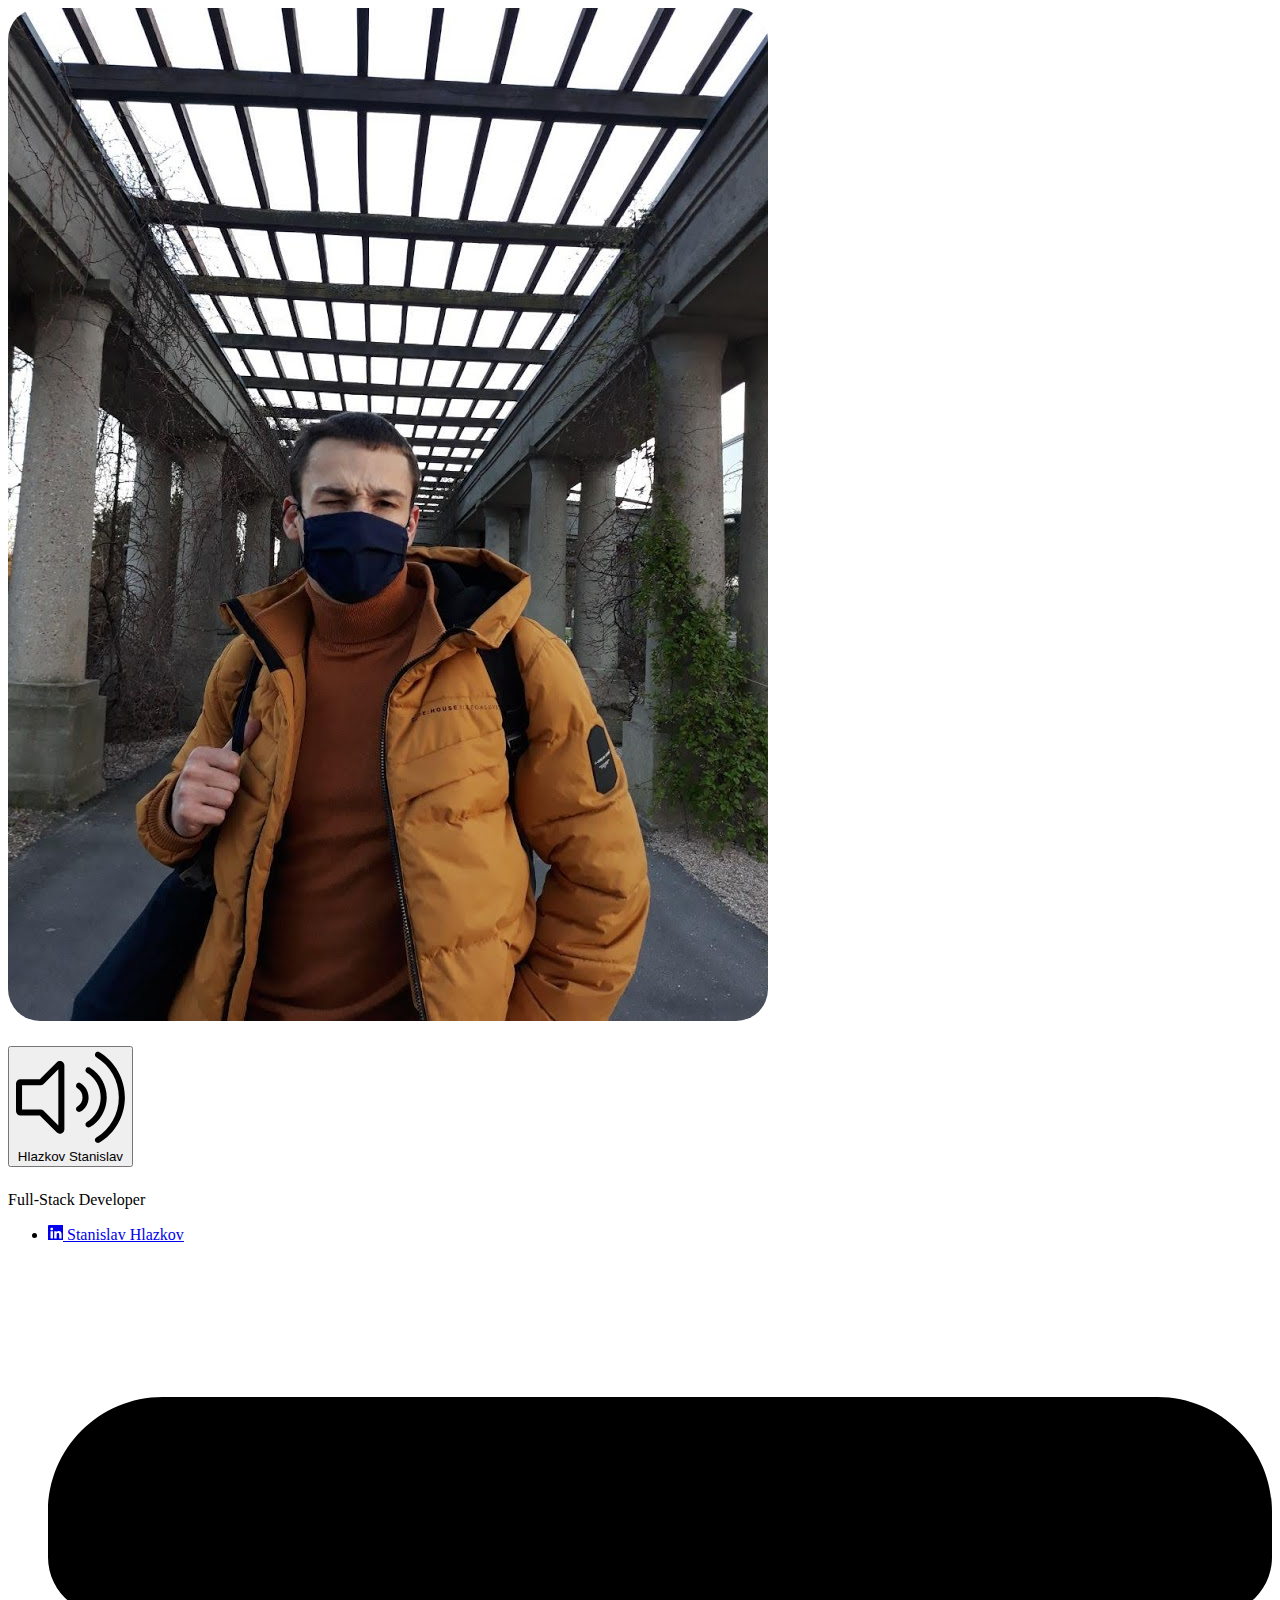
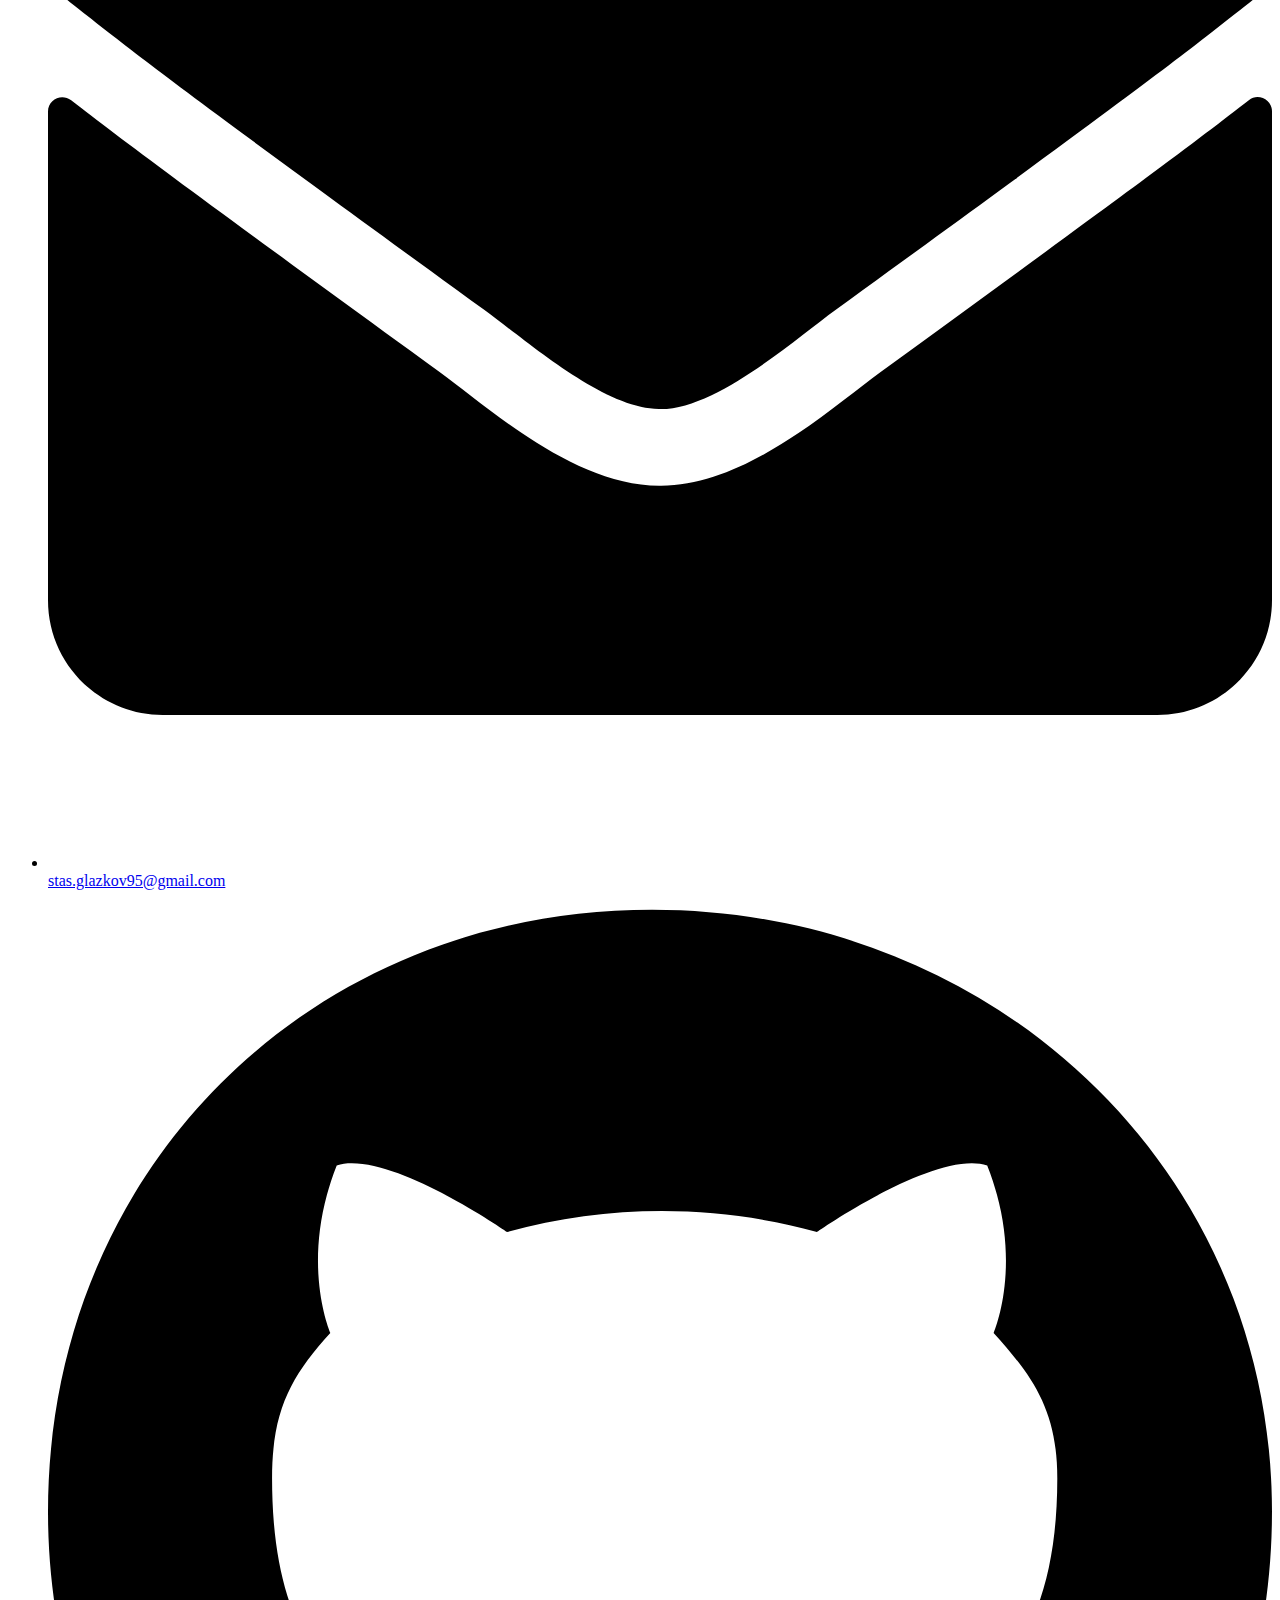
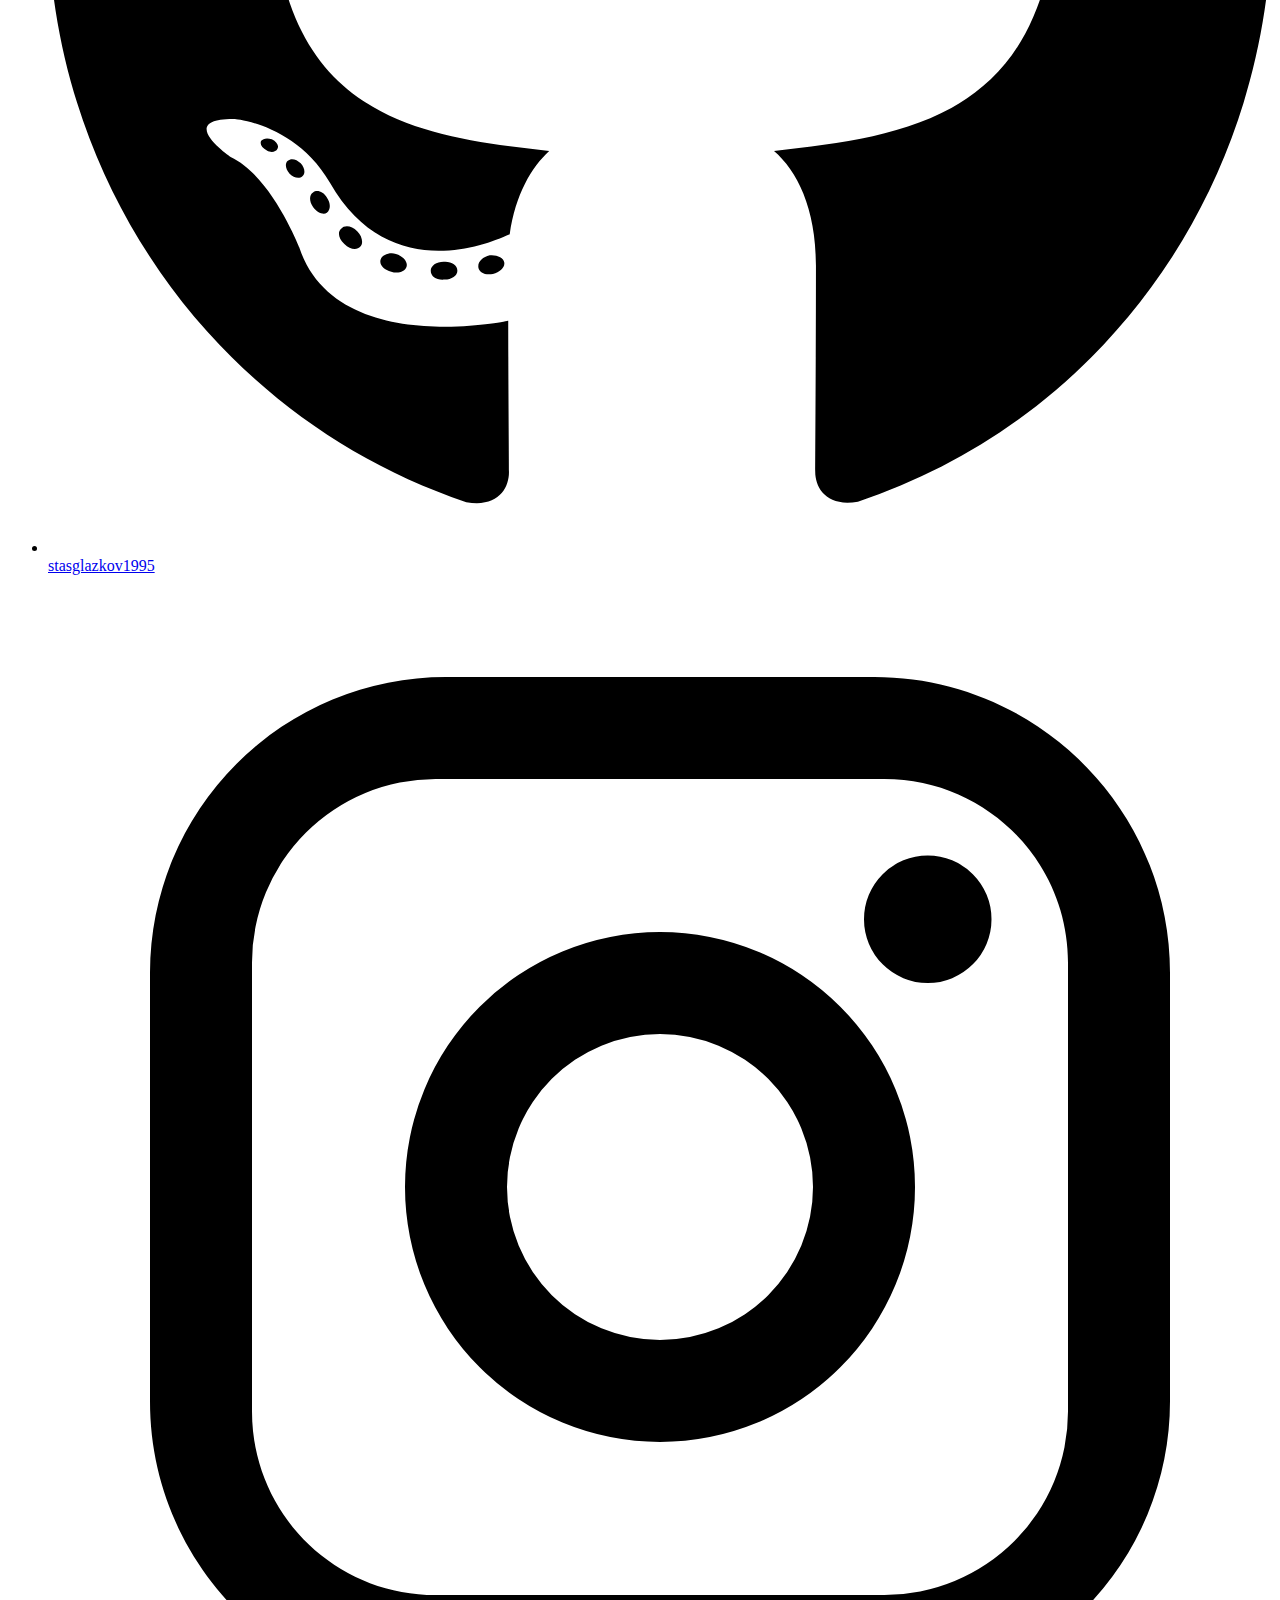
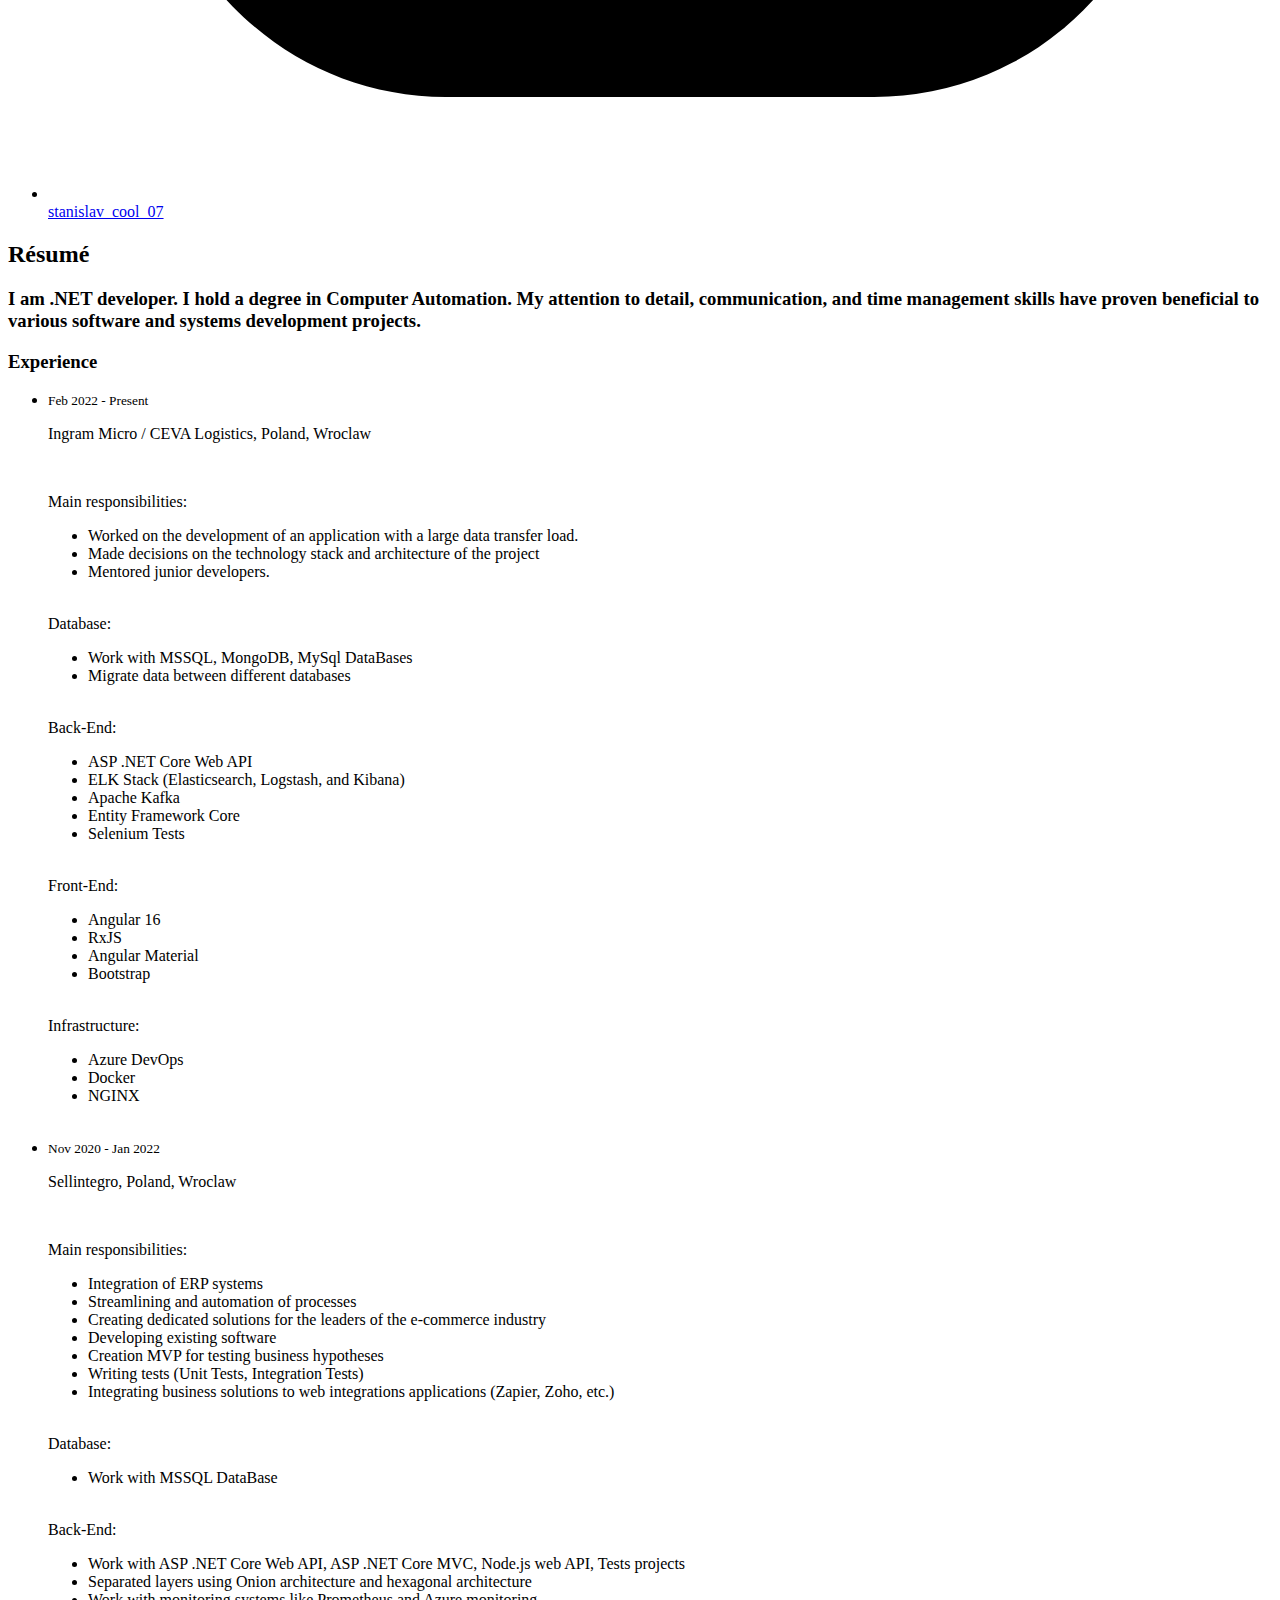
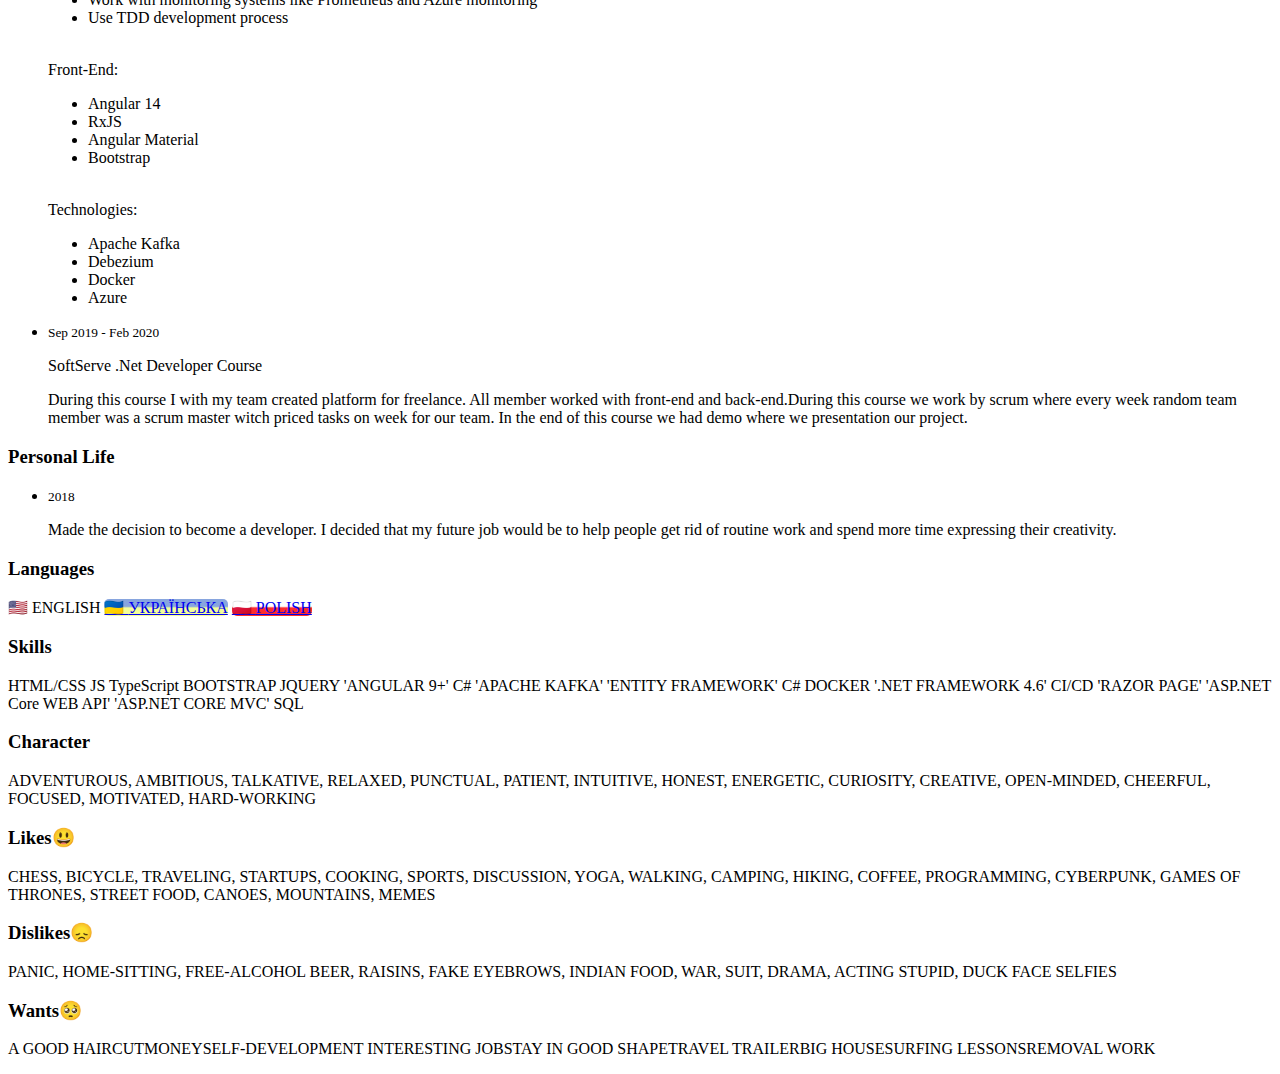
==== commit 41975d07: "added new work experience" ====
--- a/index.html
+++ b/index.html
@@ -3,8 +3,8 @@
 
 <head>
   <meta charset="UTF-8" />
-  <meta name="description" content="This is my first task for binary academy">
-  <meta name="keywords" content="Binary Academy First Task">
+  <meta name="description" content="Hlazkov Stanislav Resume">
+  <meta name="keywords" content="Hlazkov Stanislav Resume">
   <meta name="author" content="Hlazkov Stanislav">
   <meta name="google" content="nositelinkssearchbox">
   <meta name="google" content="notranslate">
@@ -13,7 +13,7 @@
   <link rel="stylesheet" href="https://binary-studio-academy.github.io/stage-2/assets/stylesheets/base.css">
   <link rel="stylesheet" type="text/css" href="assets/css/styles.css">
   <link rel="icon" type="image/x-icon" href="./favicon.ico">
-  <title>Résumé</title>
+  <title>Resume</title>
 </head>
 
 <body>
@@ -44,10 +44,12 @@
                   <div class="job">Full-Stack Developer</div>
                   <ul class="contacts">
                     <li>
-                      <a href="https://www.facebook.com/nazarkolmander" rel="author" class="facebook">
-                        <svg class="icon" xmlns="http://www.w3.org/2000/svg" viewBox="0 0 448 512">
-                          <path
-                            d="M448 56.7v398.5c0 13.7-11.1 24.7-24.7 24.7H309.1V306.5h58.2l8.7-67.6h-67v-43.2c0-19.6 5.4-32.9 33.5-32.9h35.8v-60.5c-6.2-.8-27.4-2.7-52.2-2.7-51.6 0-87 31.5-87 89.4v49.9h-58.4v67.6h58.4V480H24.7C11.1 480 0 468.9 0 455.3V56.7C0 43.1 11.1 32 24.7 32h398.5c13.7 0 24.8 11.1 24.8 24.7z" />
+                      <a href="https://www.linkedin.com/in/stanislav-hlazkov-892646176/" rel="author" class="linkedin">
+                        <svg xmlns="http://www.w3.org/2000/svg" width="15" height="15" fill="currentColor"
+                          class="bi bi-linkedin" viewBox="0 0 15 15">
+                          <path
+                            d="M0 1.146C0 .513.526 0 1.175 0h13.65C15.474 0 16 .513 16 1.146v13.708c0 .633-.526 1.146-1.175 1.146H1.175C.526 16 0 15.487 0 14.854zm4.943 12.248V6.169H2.542v7.225zm-1.2-8.212c.837 0 1.358-.554 1.358-1.248-.015-.709-.52-1.248-1.342-1.248S2.4 3.226 2.4 3.934c0 .694.521 1.248 1.327 1.248zm4.908 8.212V9.359c0-.216.016-.432.08-.586.173-.431.568-.878 1.232-.878.869 0 1.216.662 1.216 1.634v3.865h2.401V9.25c0-2.22-1.184-3.252-2.764-3.252-1.274 0-1.845.7-2.165 1.193v.025h-.016l.016-.025V6.169h-2.4c.03.678 0 7.225 0 7.225z">
+                          </path>
                         </svg>
                         <span>Stanislav Hlazkov</span>
                       </a>
@@ -72,12 +74,12 @@
                       </a>
                     </li>
                     <li>
-                      <a href="https://www.instagram.com/glazkov691/" rel="author" class="instagram">
+                      <a href="https://www.instagram.com/stanislav_cool_07/" rel="author" class="instagram">
                         <svg class="icon" viewBox="0 0 24 24" xmlns="http://www.w3.org/2000/svg">
                           <path
                             d="M7.8,2H16.2C19.4,2 22,4.6 22,7.8V16.2A5.8,5.8 0 0,1 16.2,22H7.8C4.6,22 2,19.4 2,16.2V7.8A5.8,5.8 0 0,1 7.8,2M7.6,4A3.6,3.6 0 0,0 4,7.6V16.4C4,18.39 5.61,20 7.6,20H16.4A3.6,3.6 0 0,0 20,16.4V7.6C20,5.61 18.39,4 16.4,4H7.6M17.25,5.5A1.25,1.25 0 0,1 18.5,6.75A1.25,1.25 0 0,1 17.25,8A1.25,1.25 0 0,1 16,6.75A1.25,1.25 0 0,1 17.25,5.5M12,7A5,5 0 0,1 17,12A5,5 0 0,1 12,17A5,5 0 0,1 7,12A5,5 0 0,1 12,7M12,9A3,3 0 0,0 9,12A3,3 0 0,0 12,15A3,3 0 0,0 15,12A3,3 0 0,0 12,9Z" />
                         </svg>
-                        <span>glazkov691</span>
+                        <span>stanislav_cool_07</span>
                       </a>
                     </li>
                   </ul>
@@ -88,9 +90,8 @@
                 <div class="sixteen wide column">
                   <h2>Résumé</h2>
                   <h3>I am .NET developer. I hold a degree in Computer
-                    Automation. I minored in Programming with a focus on ASP.NET tech.
-                    My attention to detail, communication, and time management skills have proven beneficial to
-                    various software and systems development projects.</h3>
+                    Automation. My attention to detail, communication, and time management skills have proven beneficial
+                    to various software and systems development projects.</h3>
                 </div>
               </div>
             </div>
@@ -105,9 +106,50 @@
               <h3>Experience</h3>
               <ul class="timeline">
                 <li>
-                  <p><small>2020</small></p>
-                  <p><small>Present</small></p>
-                  <p>Sellintegro Poland Wroclaw</p>
+                  <p><small>Feb 2022 - Present</small></p>
+                  <p>Ingram Micro / CEVA Logistics, Poland, Wroclaw</p>
+                  <br>
+                  <p>Main responsibilities:</p>
+                  <ul style="list-style-type:disc;">
+                    <li>Worked on the development of an application with a large data transfer load.</li>
+                    <li>Made decisions on the technology stack and architecture of the project</li>
+                    <li>Mentored junior developers.</li>
+                  </ul>
+                  <br>
+                  <p>Database:</p>
+                  <ul style="list-style-type:disc;">
+                    <li>Work with MSSQL, MongoDB, MySql DataBases</li>
+                    <li>Migrate data between different databases</li>
+                  </ul>
+                  <br>
+                  <p>Back-End:</p>
+                  <ul style="list-style-type:disc;">
+                    <li>ASP .NET Core Web API </li>
+                    <li>ELK Stack (Elasticsearch, Logstash, and Kibana)</li>
+                    <li>Apache Kafka </li>
+                    <li>Entity Framework Core</li>
+                    <li>Selenium Tests</li>
+                  </ul>
+                  <br>
+                  <p>Front-End:</p>
+                  <ul style="list-style-type:disc;">
+                    <li>Angular 16 </li>
+                    <li>RxJS </li>
+                    <li>Angular Material </li>
+                    <li>Bootstrap </li>
+                  </ul>
+                  <br>
+                  <p>Infrastructure:</p>
+                  <ul style="list-style-type:disc;">
+                    <li>Azure DevOps</li>
+                    <li>Docker</li>
+                    <li>NGINX</li>
+                  </ul>
+                  <br>
+                </li>
+                <li>
+                  <p><small>Nov 2020 - Jan 2022</small></p>
+                  <p>Sellintegro, Poland, Wroclaw</p>
                   <br>
                   <p>Main responsibilities:</p>
                   <ul style="list-style-type:disc;">
@@ -121,10 +163,9 @@
                       Zoho, etc.)</li>
                   </ul>
                   <br>
-                  <p>Database::</p>
-                  <ul style="list-style-type:disc;">
-                    <li>Work with MongoDB, MySql, SqlLite DataBases</li>
-                    <li>Migrate data between different databases</li>
+                  <p>Database:</p>
+                  <ul style="list-style-type:disc;">
+                    <li>Work with MSSQL DataBase</li>
                   </ul>
                   <br>
                   <p>Back-End:</p>
@@ -138,14 +179,10 @@
                   <br>
                   <p>Front-End:</p>
                   <ul style="list-style-type:disc;">
-                    <li>Created an Angular project using Angular CLI</li>
-                  </ul>
-                  <br>
-                  <p>Design:</p>
-                  <ul style="list-style-type:disc;">
-                    <li>CQRS pattern</li>
-                    <li>Mediator Pattern</li>
-                    <li>Use SOLID principles</li>
+                    <li>Angular 14 </li>
+                    <li>RxJS </li>
+                    <li>Angular Material </li>
+                    <li>Bootstrap </li>
                   </ul>
                   <br>
                   <p>Technologies:</p>
@@ -157,19 +194,13 @@
                   </ul>
                 </li>
                 <li>
-                  <p><small>2019</small></p>
+                  <p><small>Sep 2019 - Feb 2020</small></p>
                   <p>SoftServe .Net Developer Course</p>
                   <p>During this course I with my team created platform for freelance. All member worked with
                     front-end and back-end.During this course we work by scrum where every week random team member was a
                     scrum master witch priced tasks on week for our team.
                     In the end of this course we had demo where we presentation our project.</p>
                 </li>
-                <li>
-                  <p><small>2016</small></p>
-                  <p>Ternopil Smart City Hackathon</p>
-                  <p> Where I with my team propose to the city decide
-                    problem with traffic, and detect people which travel without a ticket.</p>
-                </li>
               </ul>
               <h3>Personal Life</h3>
               <ul class="timeline">
@@ -178,11 +209,6 @@
                   <p>Made the decision to become a developer.
                     I decided that my future job would be to help people get rid of routine
                     work and spend more time expressing their creativity.</p>
-                </li>
-                <li>
-                  <p><small>2015</small></p>
-                  <p>Trip around Ukraine. With my friends, we visit many towns in Ukraine such as
-                    Uzhgorod, Cherkasy, Kyiv, Lviv, Ternopil, Chernivtsi.</p>
                 </li>
               </ul>
             </div>
@@ -211,15 +237,15 @@
               <section>
                 <h3>Likes&#x1f603;</h3>
                 <p class="tags small">
-                  CHESS, BICYCLE, TRAVELING, POLITICS, STARTUPS, COOKING, SPORTS, DISCUSSION, YOGA, HISTORY, WALKING,
+                  CHESS, BICYCLE, TRAVELING, STARTUPS, COOKING, SPORTS, DISCUSSION, YOGA, WALKING,
                   CAMPING, HIKING, COFFEE, PROGRAMMING, CYBERPUNK, GAMES OF THRONES, STREET FOOD, CANOES, MOUNTAINS,
                   MEMES
                 </p>
               </section>
               <section>
                 <h3>Dislikes&#x1f61e;</h3>
-                <p class="tags small">PANIC, HOME-SITTING, BEING ALONE, FREE-ALCOHOL BEER, RAISINS, FAKE EYEBROWS,
-                  INDIAN FOOD, WAR, SUIT, TIE, DRAMA, ACTING STUPID, DUCK FACE SELFIES</p>
+                <p class="tags small">PANIC, HOME-SITTING, FREE-ALCOHOL BEER, RAISINS, FAKE EYEBROWS,
+                  INDIAN FOOD, WAR, SUIT, DRAMA, ACTING STUPID, DUCK FACE SELFIES</p>
               </section>
               <section>
                 <h3>Wants&#x1f97a;</h3>
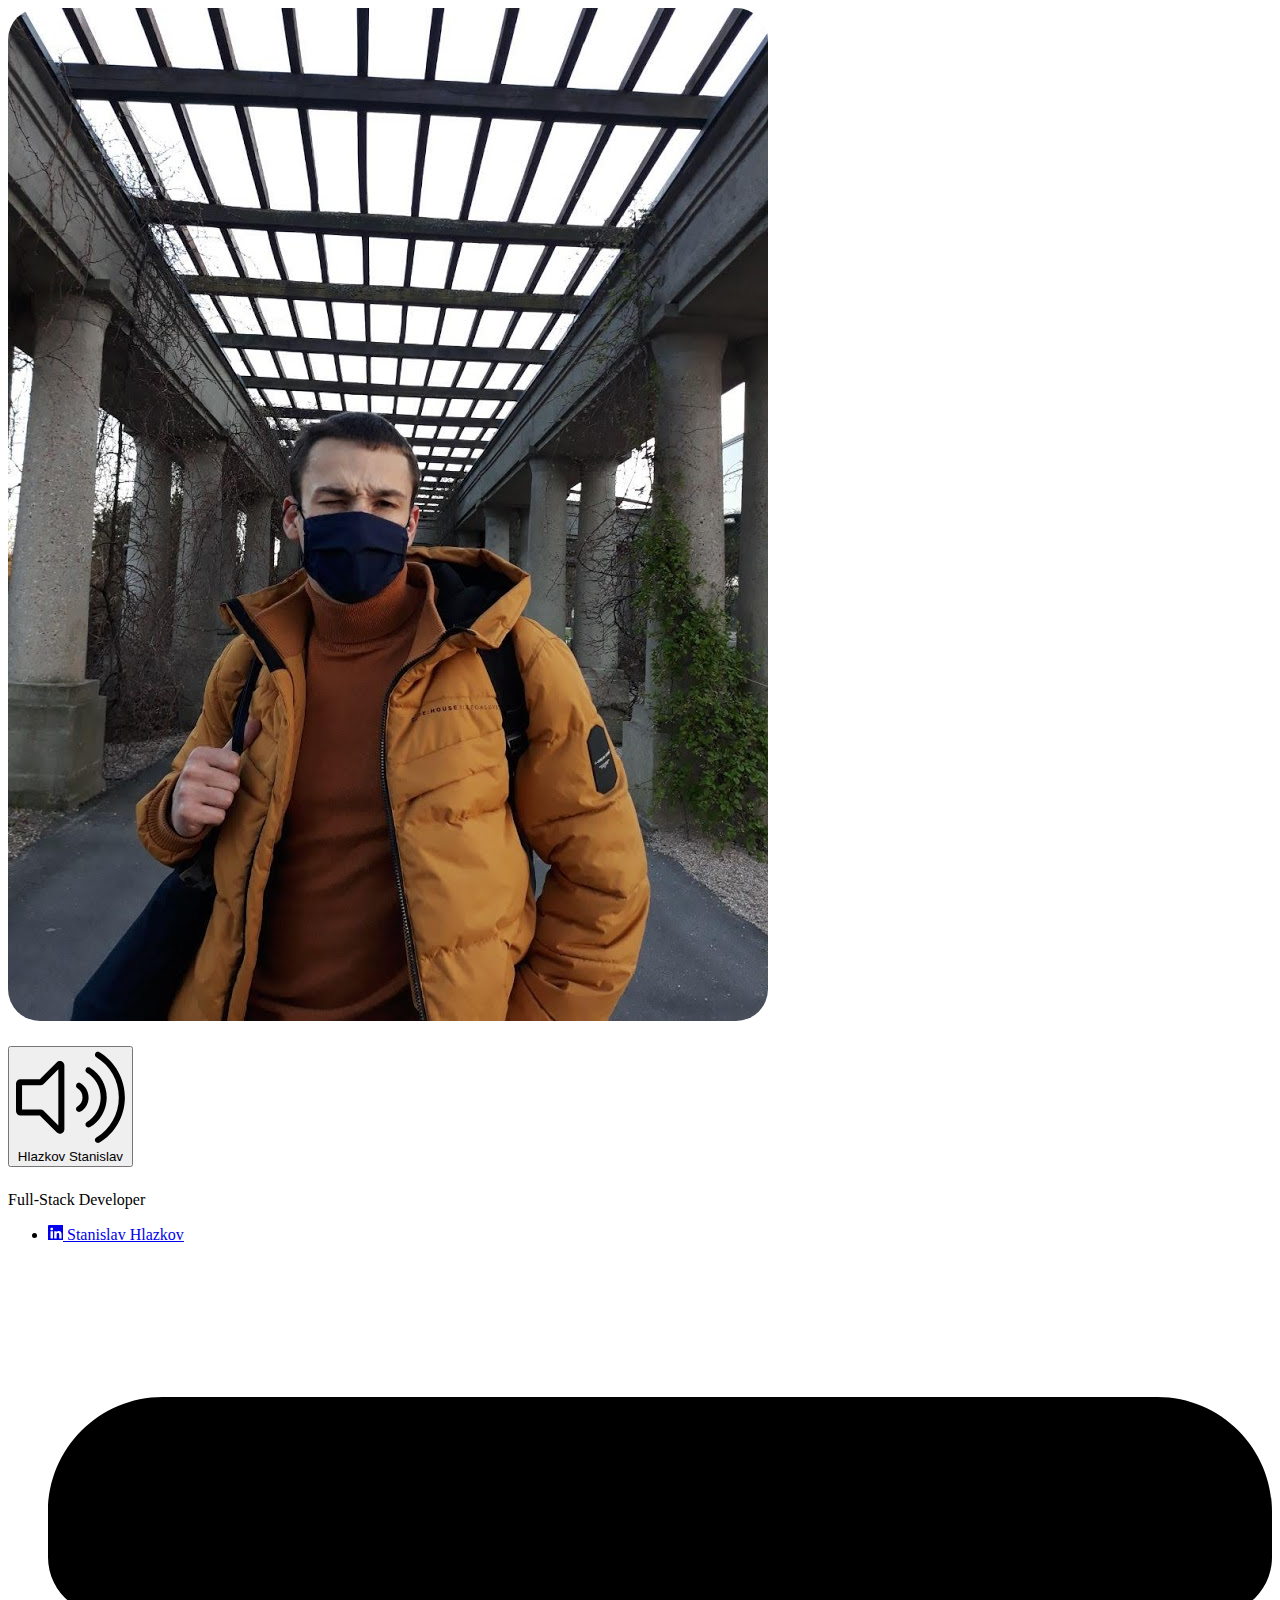
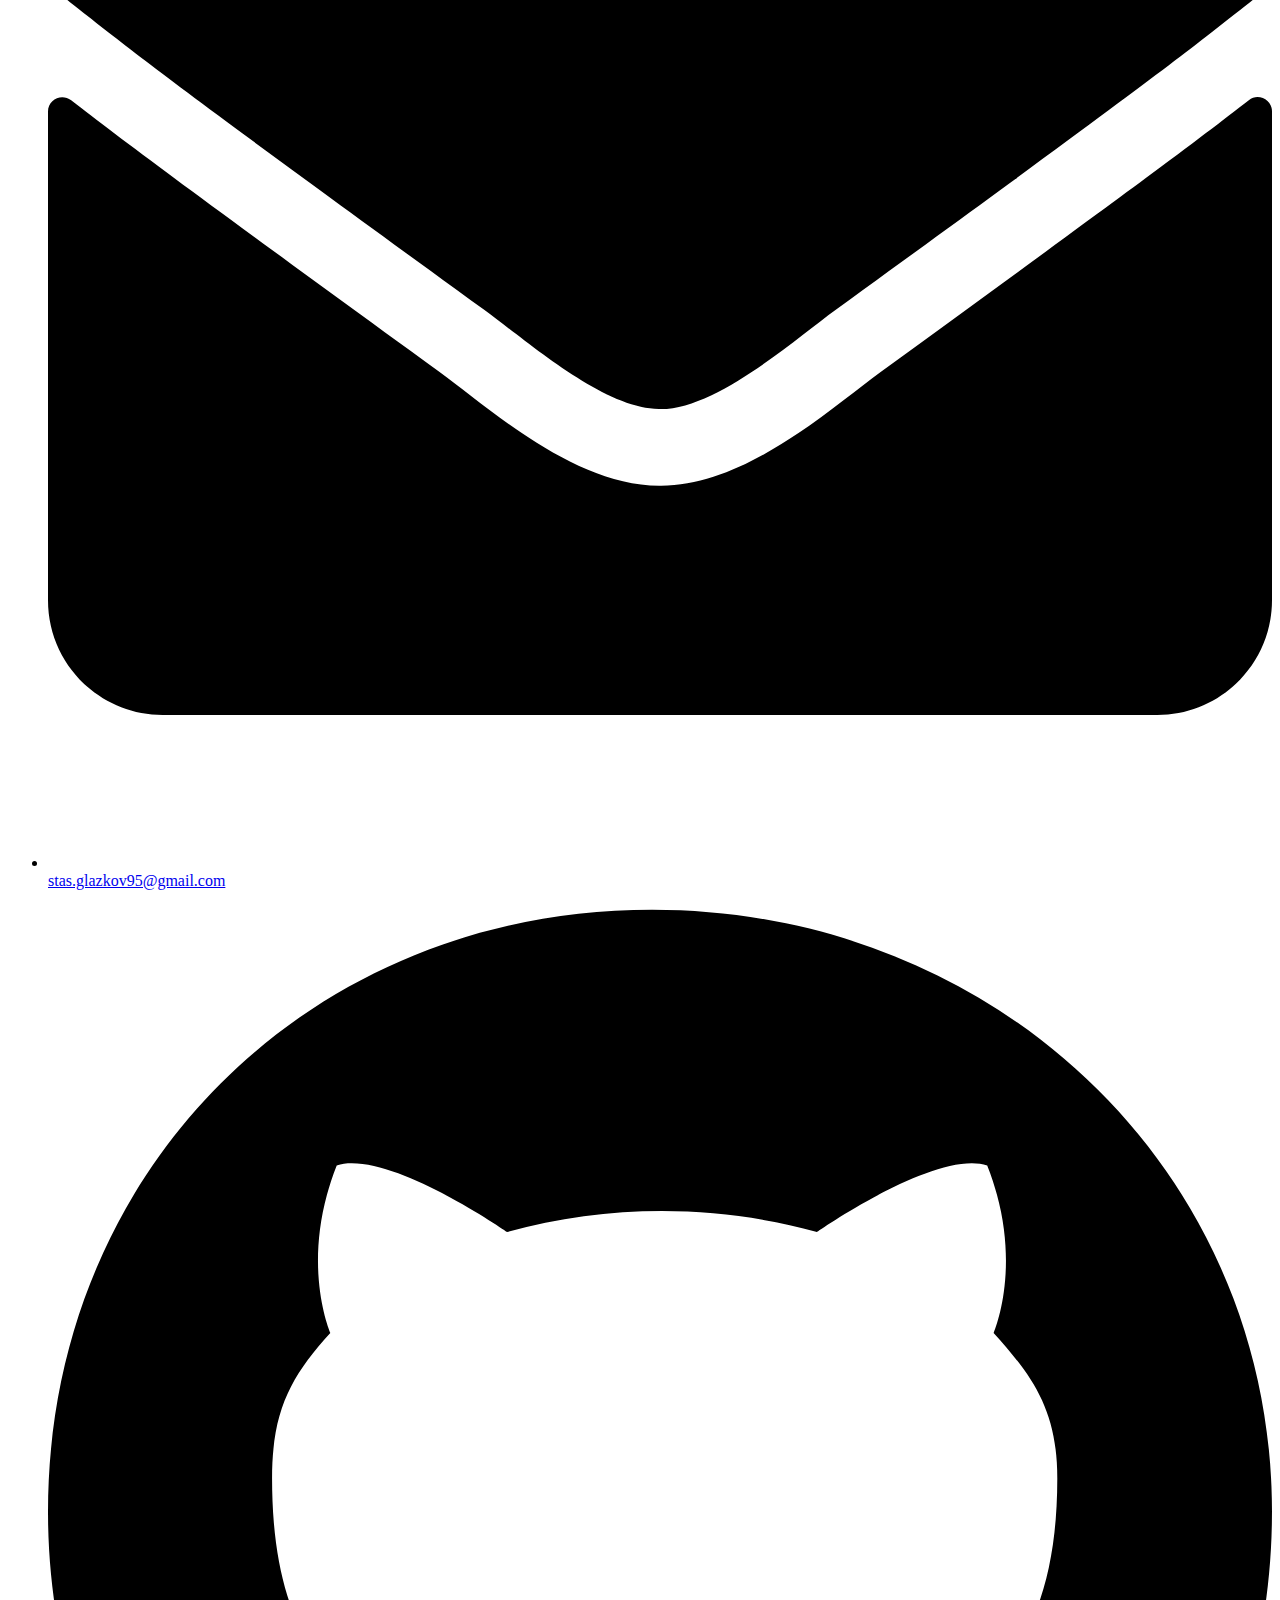
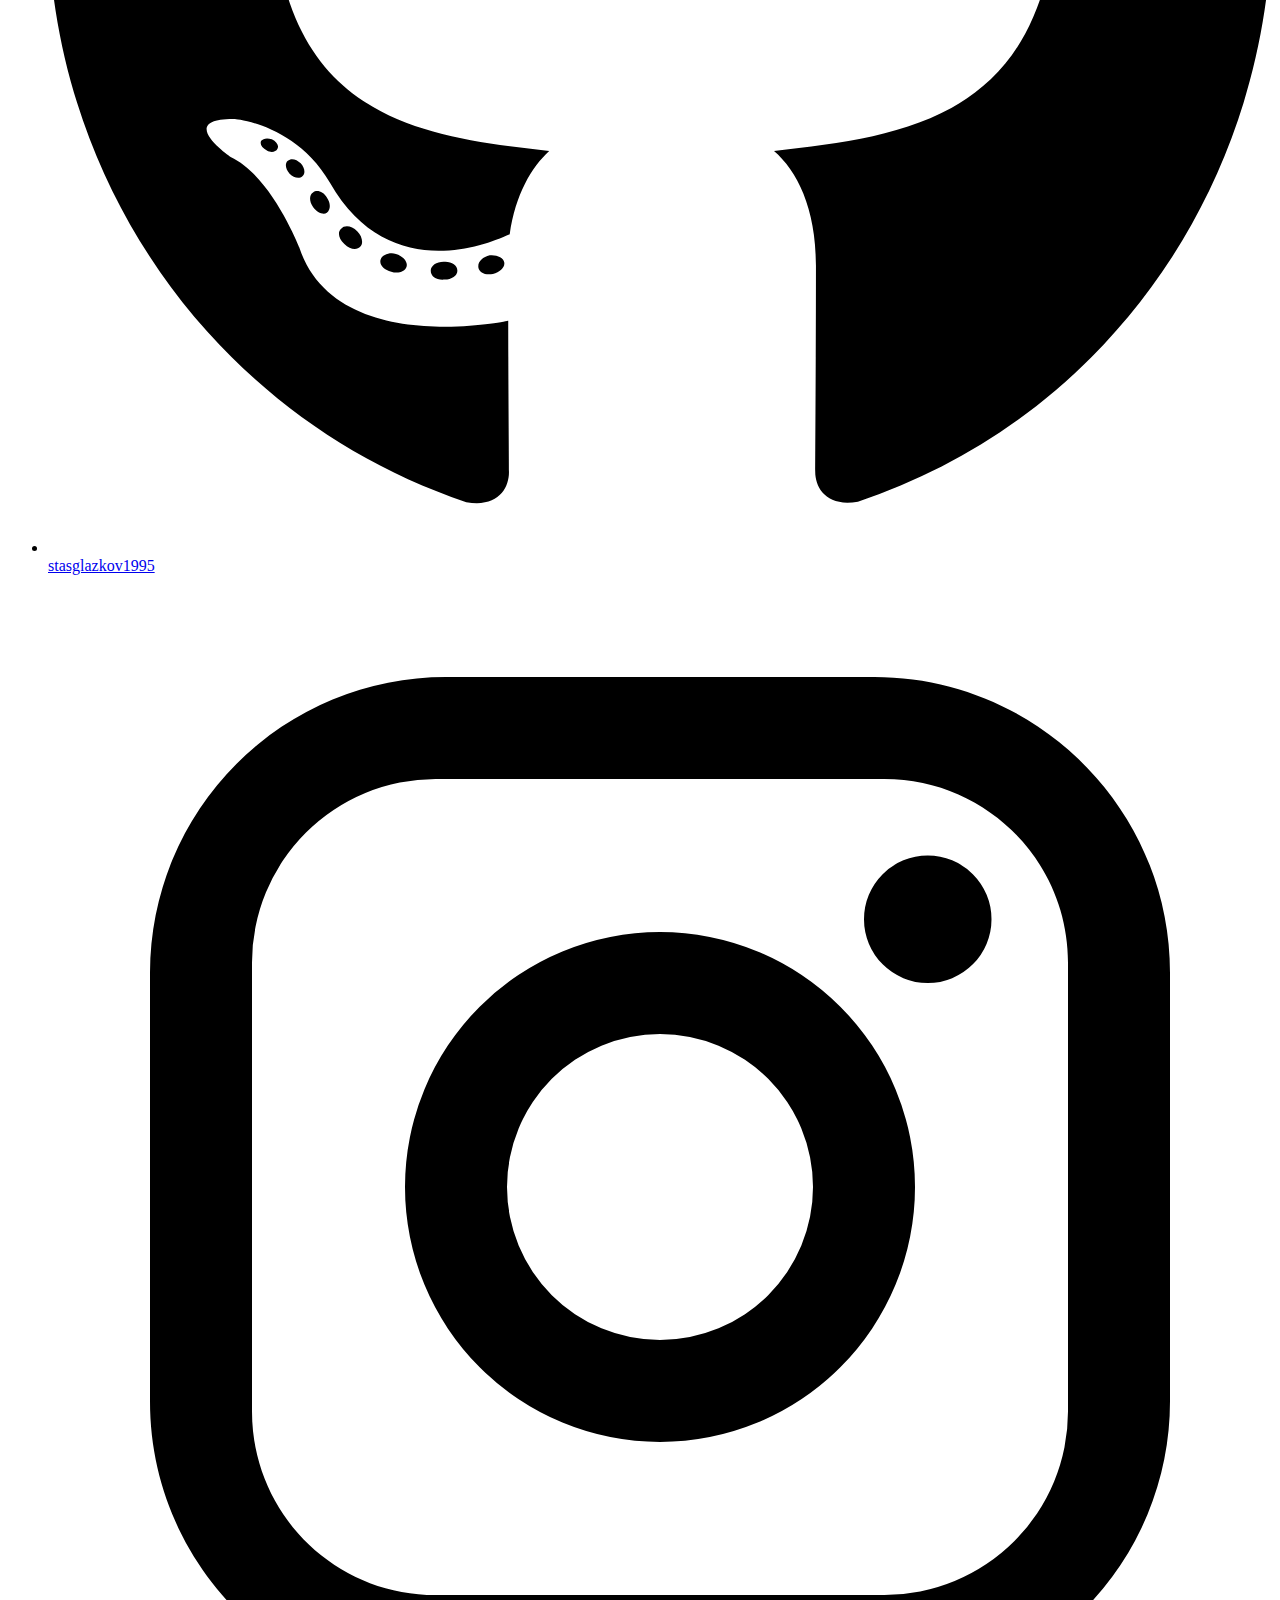
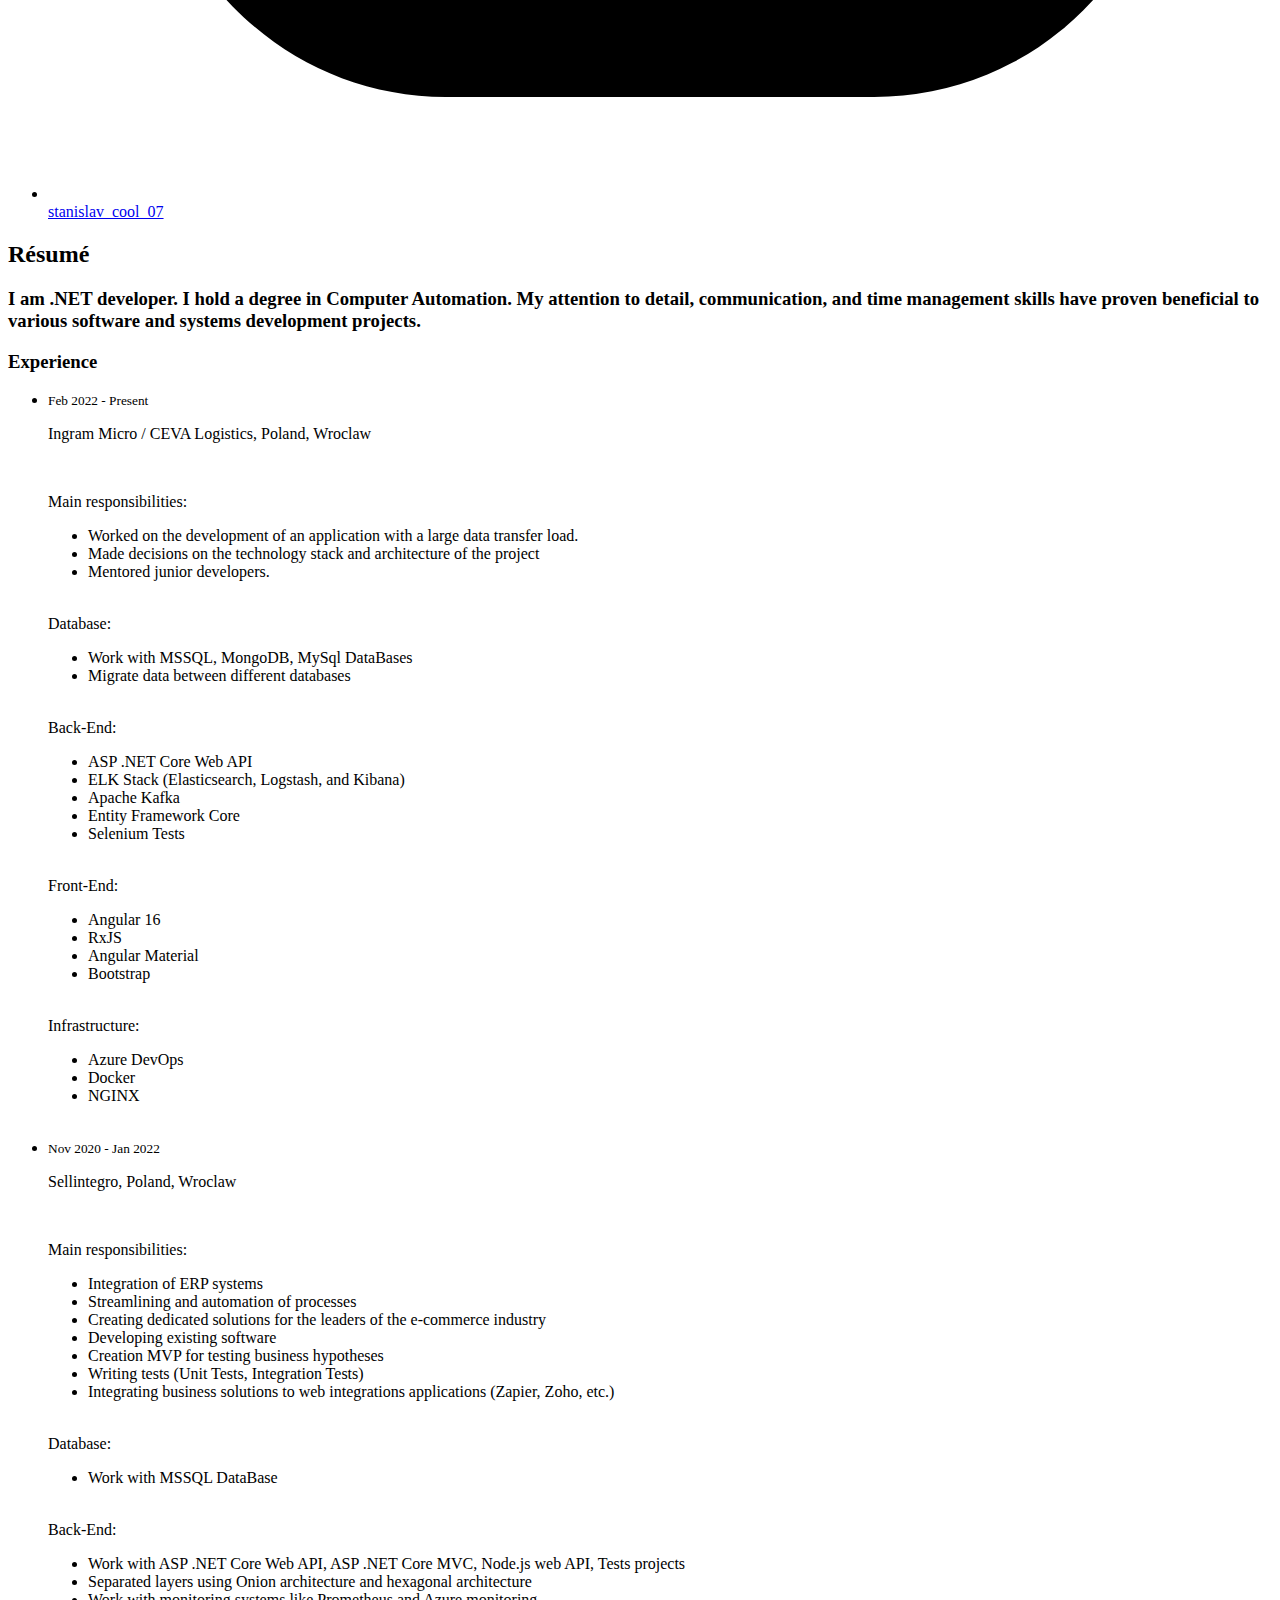
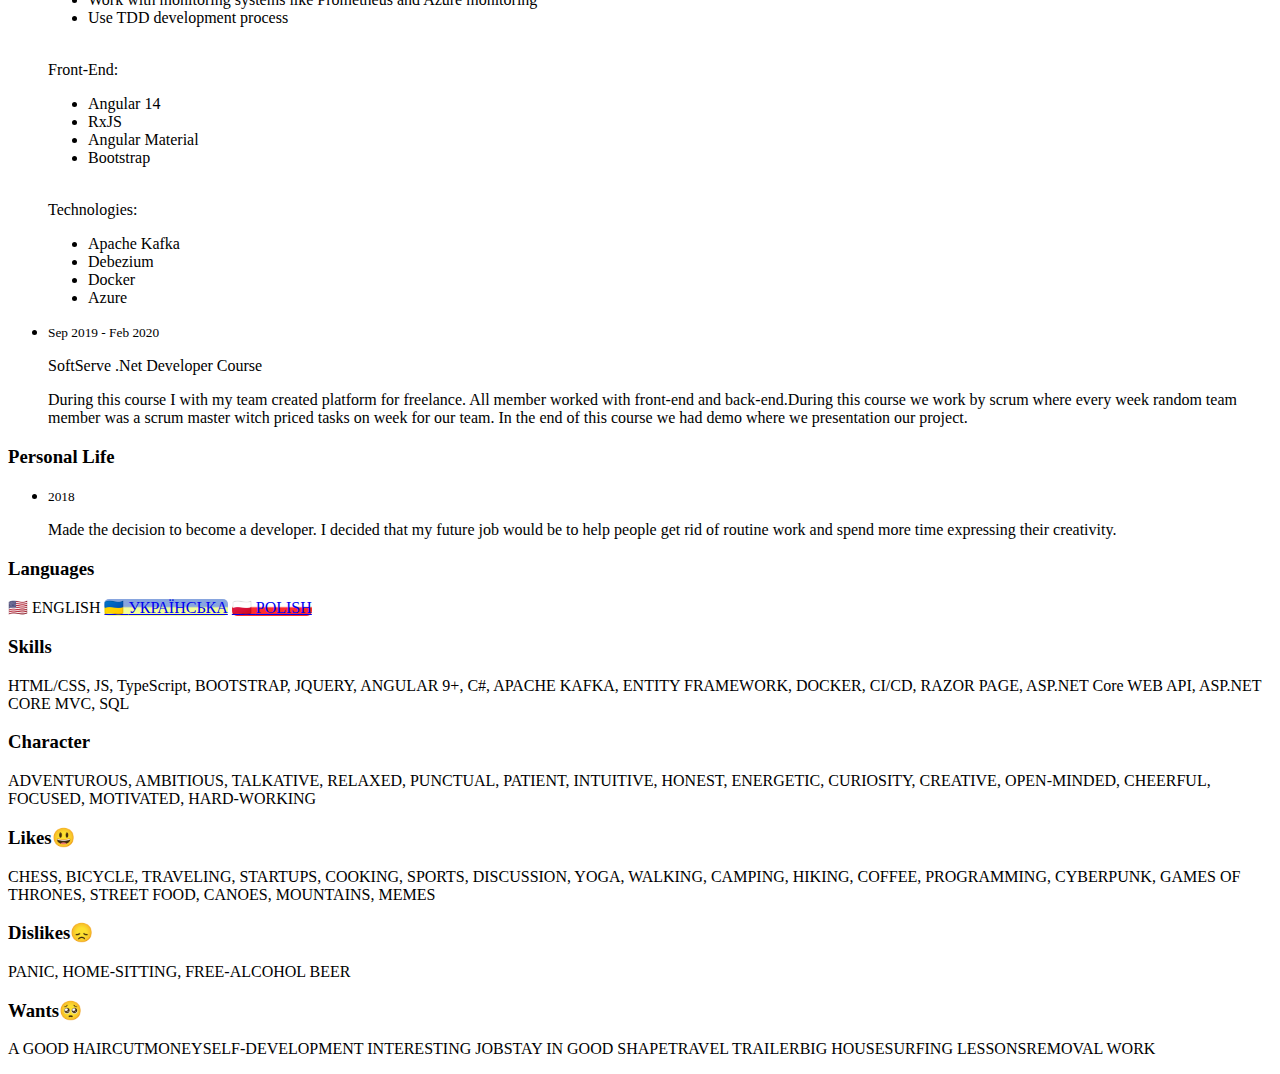
==== commit 2a38d019: "modify dislikes and skills" ====
--- a/index.html
+++ b/index.html
@@ -225,9 +225,8 @@
               </section>
               <section>
                 <h3>Skills</h3>
-                <p class="tags small">HTML/CSS JS TypeScript BOOTSTRAP JQUERY 'ANGULAR 9+' C# 'APACHE KAFKA' 'ENTITY
-                  FRAMEWORK' C# DOCKER '.NET FRAMEWORK 4.6'
-                  CI/CD 'RAZOR PAGE' 'ASP.NET Core WEB API' 'ASP.NET CORE MVC' SQL</p>
+                <p class="tags small">HTML/CSS, JS, TypeScript, BOOTSTRAP, JQUERY, ANGULAR 9+, C#, APACHE KAFKA, ENTITY
+                  FRAMEWORK, DOCKER, CI/CD, RAZOR PAGE, ASP.NET Core WEB API, ASP.NET CORE MVC, SQL</p>
               </section>
               <section>
                 <h3>Character</h3>
@@ -244,8 +243,7 @@
               </section>
               <section>
                 <h3>Dislikes&#x1f61e;</h3>
-                <p class="tags small">PANIC, HOME-SITTING, FREE-ALCOHOL BEER, RAISINS, FAKE EYEBROWS,
-                  INDIAN FOOD, WAR, SUIT, DRAMA, ACTING STUPID, DUCK FACE SELFIES</p>
+                <p class="tags small">PANIC, HOME-SITTING, FREE-ALCOHOL BEER</p>
               </section>
               <section>
                 <h3>Wants&#x1f97a;</h3>
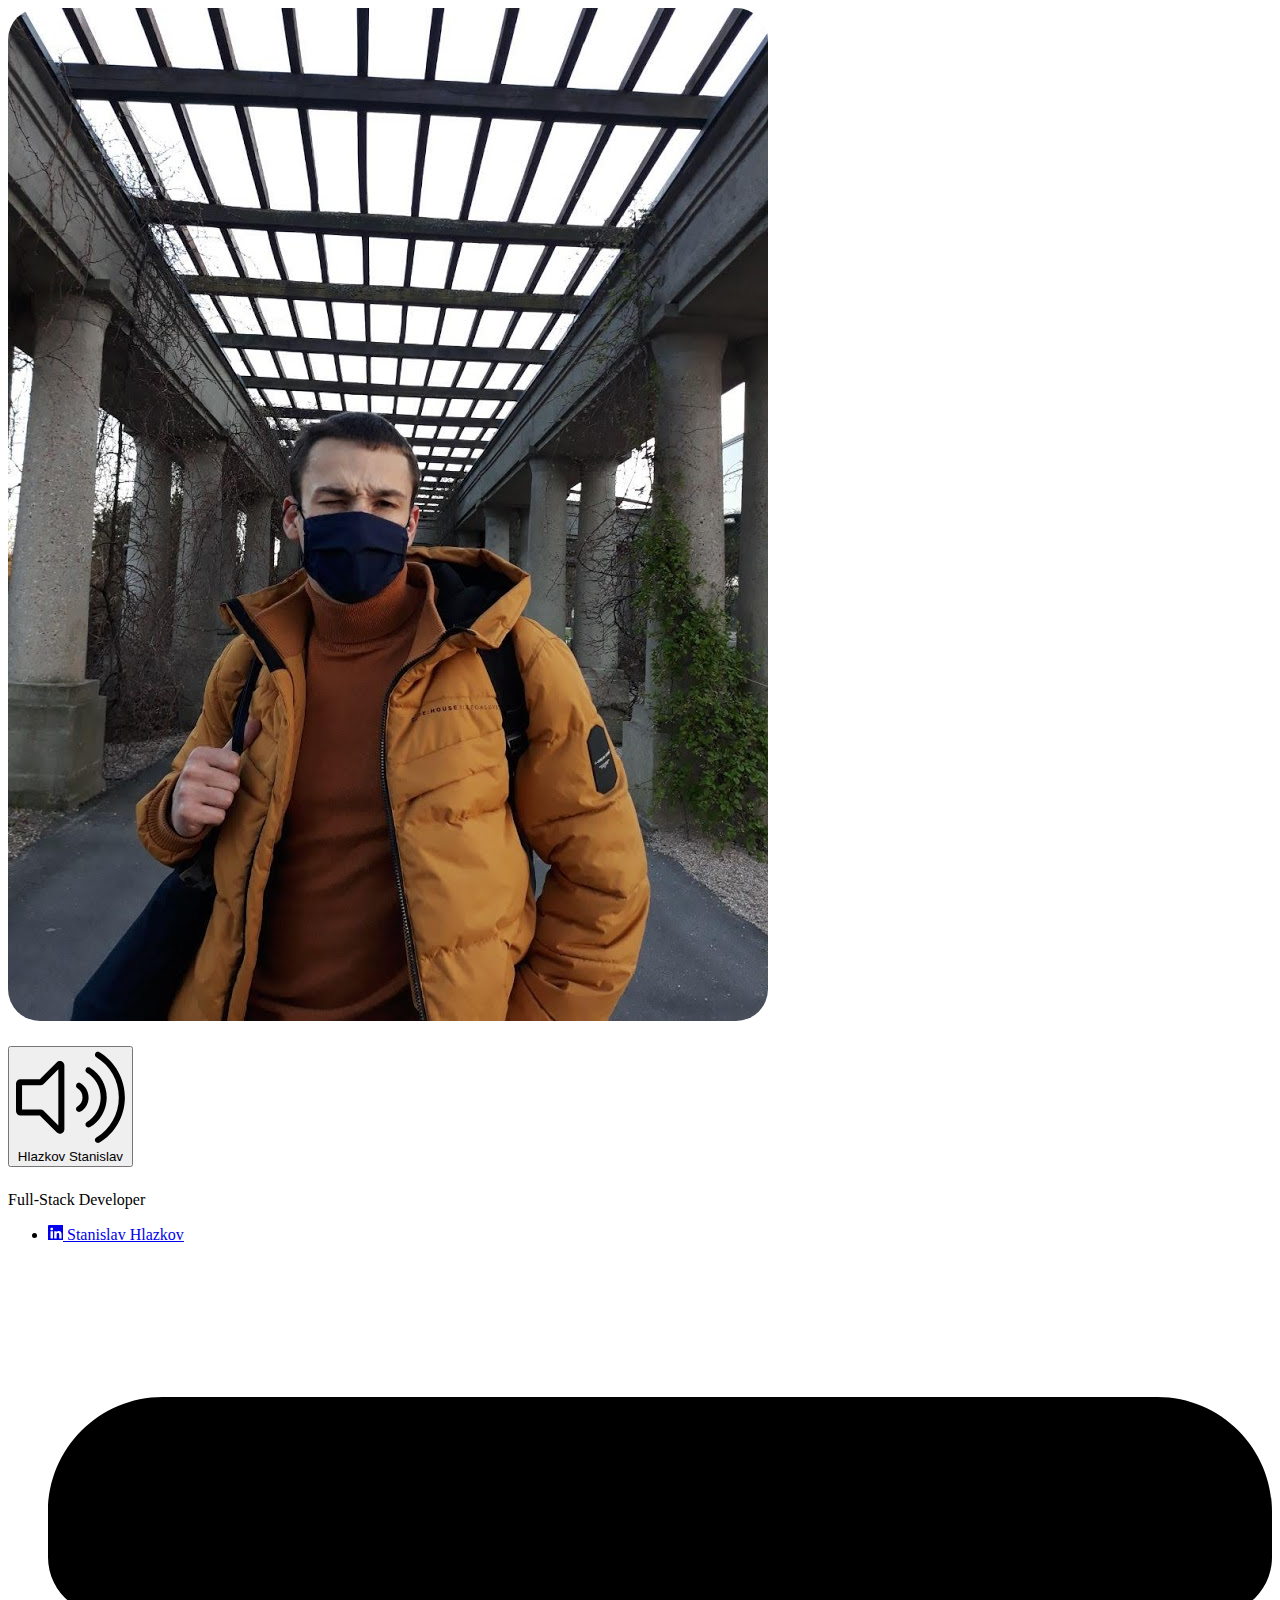
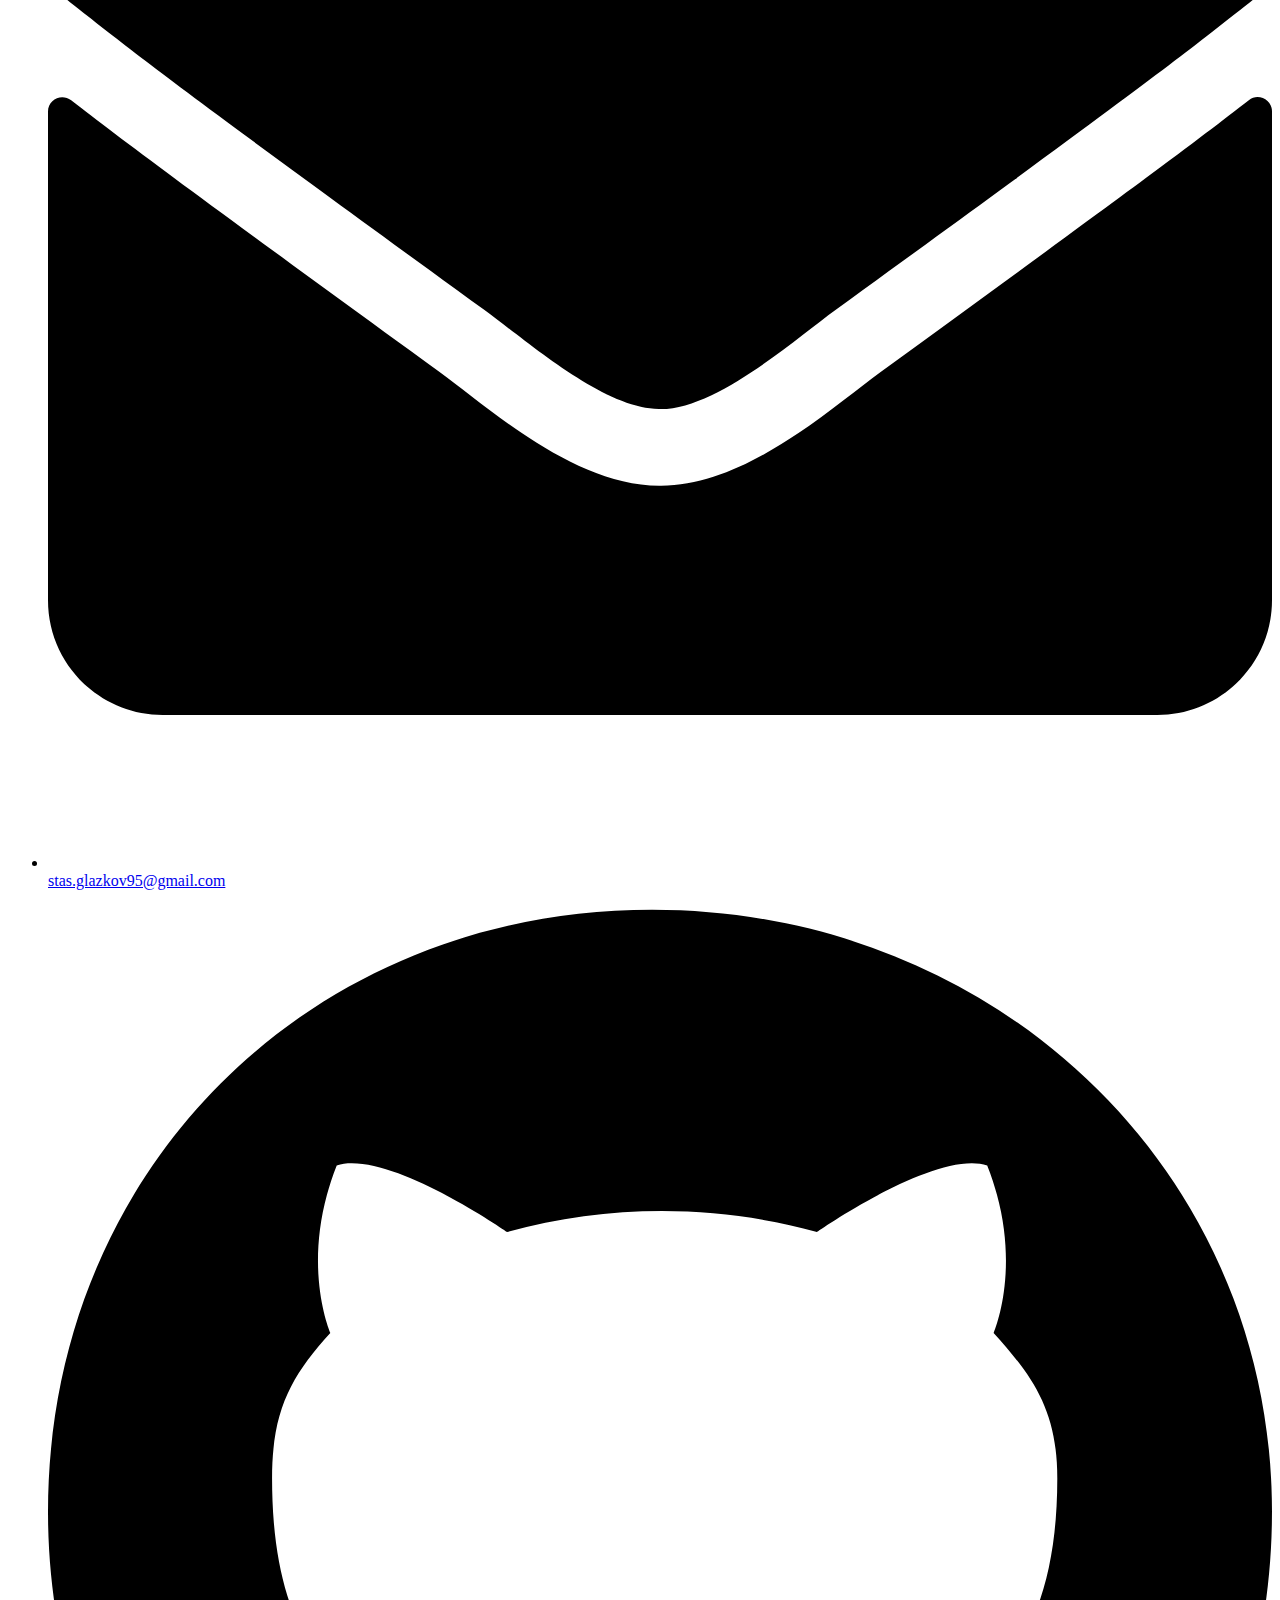
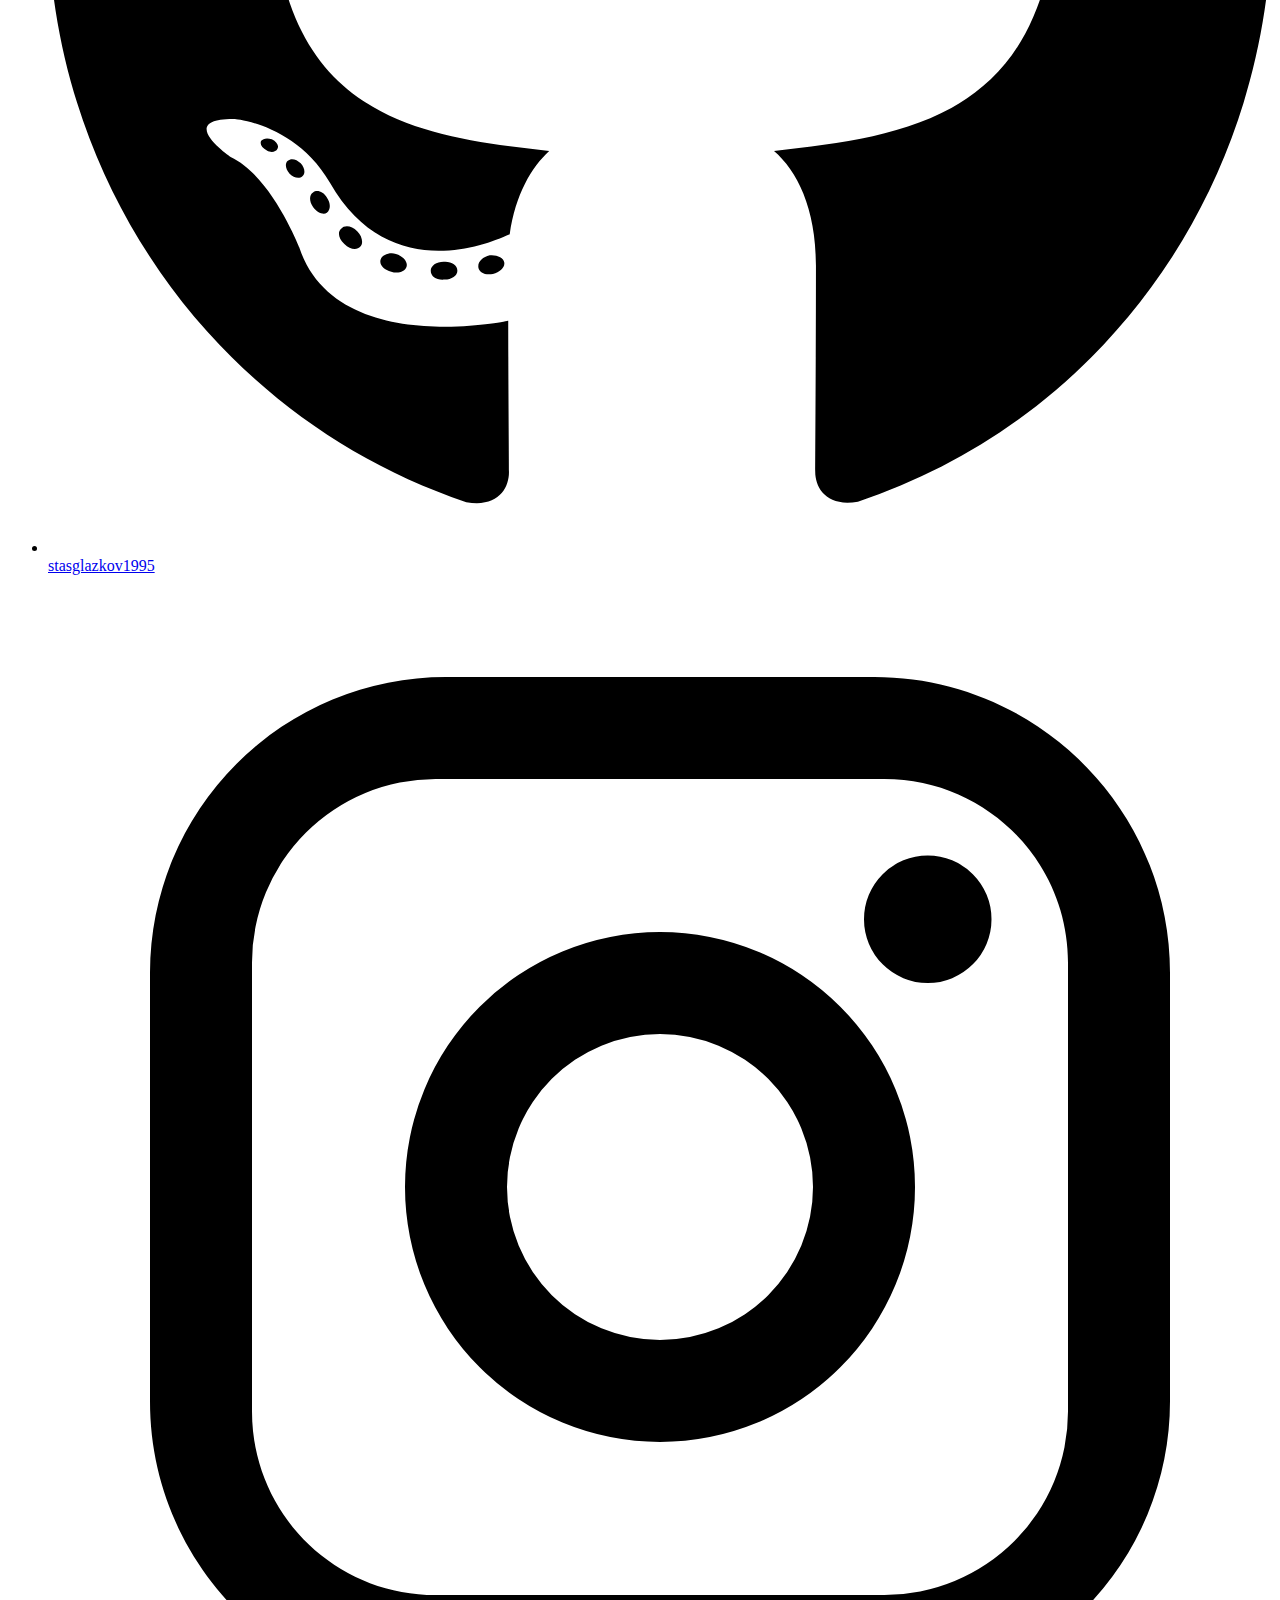
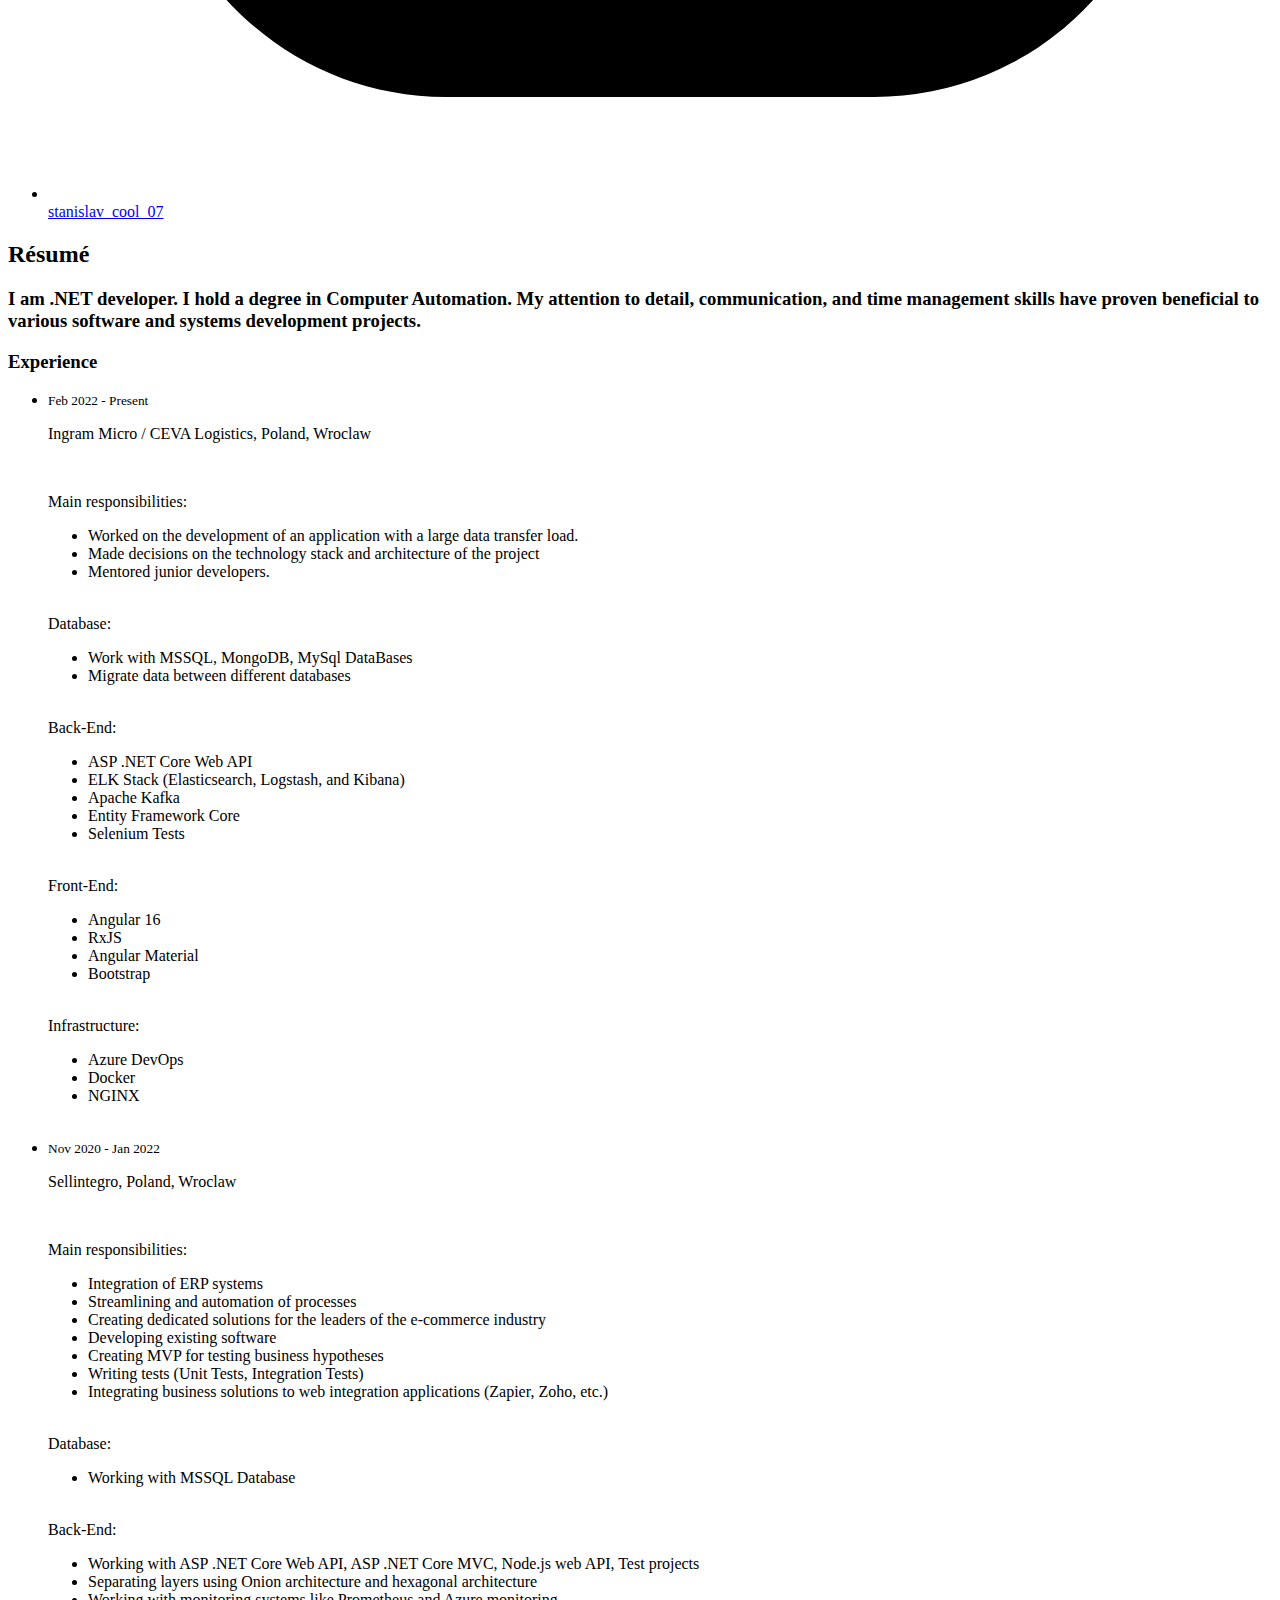
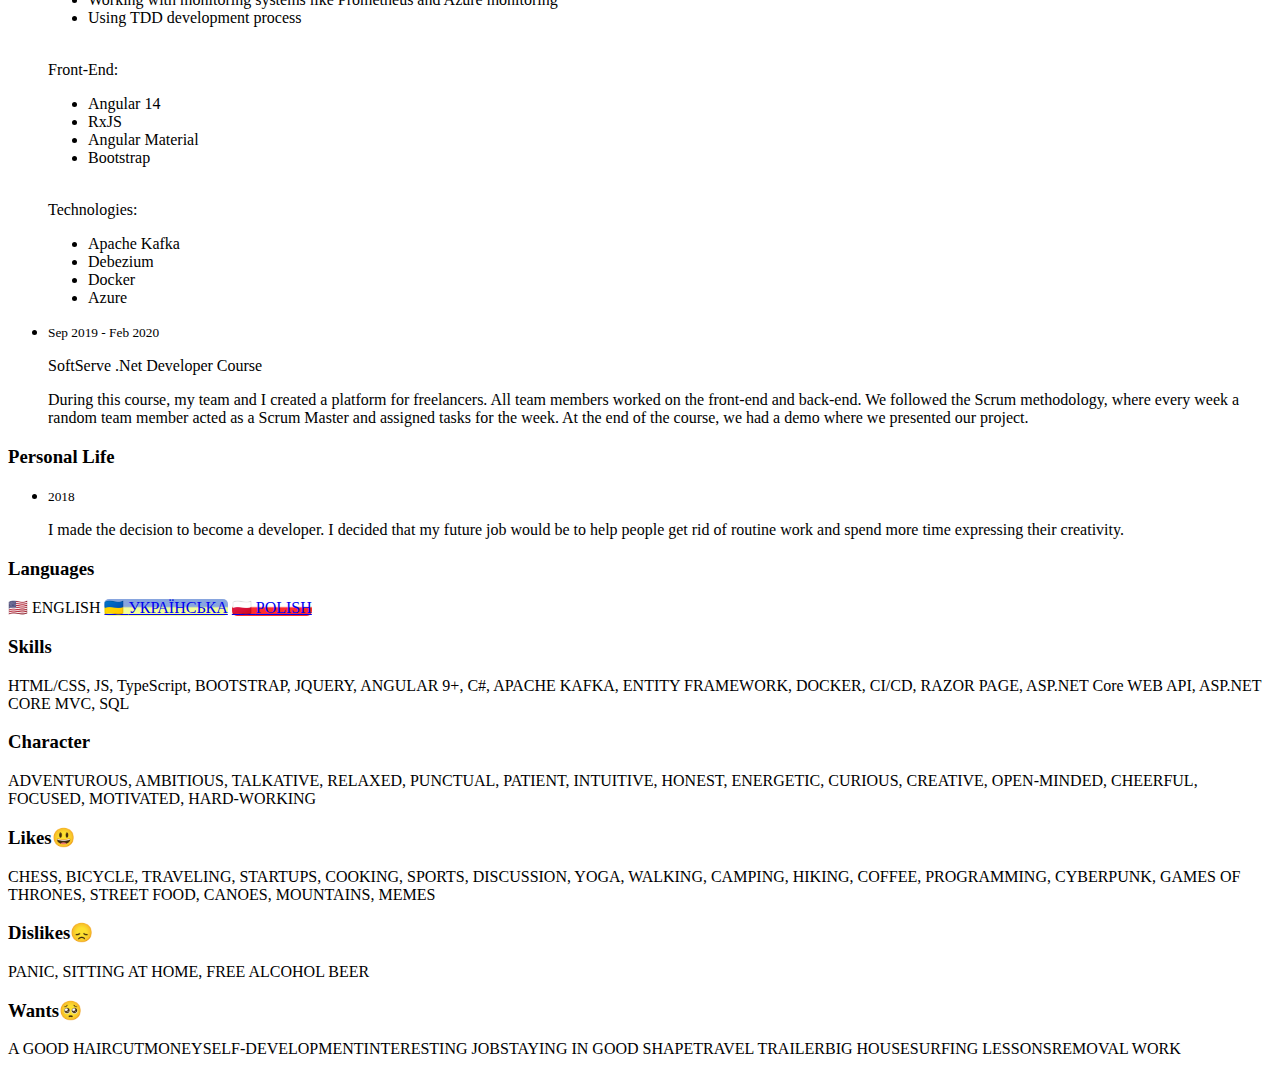
==== commit 861080e1: "fix grammatical mistakes" ====
--- a/index.html
+++ b/index.html
@@ -157,32 +157,30 @@
                     <li>Streamlining and automation of processes</li>
                     <li>Creating dedicated solutions for the leaders of the e-commerce industry</li>
                     <li>Developing existing software</li>
-                    <li>Creation MVP for testing business hypotheses</li>
+                    <li>Creating MVP for testing business hypotheses</li>
                     <li>Writing tests (Unit Tests, Integration Tests)</li>
-                    <li>Integrating business solutions to web integrations applications (Zapier,
-                      Zoho, etc.)</li>
+                    <li>Integrating business solutions to web integration applications (Zapier, Zoho, etc.)</li>
                   </ul>
                   <br>
                   <p>Database:</p>
                   <ul style="list-style-type:disc;">
-                    <li>Work with MSSQL DataBase</li>
+                    <li>Working with MSSQL Database</li>
                   </ul>
                   <br>
                   <p>Back-End:</p>
                   <ul style="list-style-type:disc;">
-                    <li>Work with ASP .NET Core Web API, ASP .NET Core MVC,
-                      Node.js web API, Tests projects</li>
-                    <li>Separated layers using Onion architecture and hexagonal architecture</li>
-                    <li>Work with monitoring systems like Prometheus and Azure monitoring</li>
-                    <li>Use TDD development process</li>
+                    <li>Working with ASP .NET Core Web API, ASP .NET Core MVC, Node.js web API, Test projects</li>
+                    <li>Separating layers using Onion architecture and hexagonal architecture</li>
+                    <li>Working with monitoring systems like Prometheus and Azure monitoring</li>
+                    <li>Using TDD development process</li>
                   </ul>
                   <br>
                   <p>Front-End:</p>
                   <ul style="list-style-type:disc;">
-                    <li>Angular 14 </li>
-                    <li>RxJS </li>
-                    <li>Angular Material </li>
-                    <li>Bootstrap </li>
+                    <li>Angular 14</li>
+                    <li>RxJS</li>
+                    <li>Angular Material</li>
+                    <li>Bootstrap</li>
                   </ul>
                   <br>
                   <p>Technologies:</p>
@@ -196,19 +194,19 @@
                 <li>
                   <p><small>Sep 2019 - Feb 2020</small></p>
                   <p>SoftServe .Net Developer Course</p>
-                  <p>During this course I with my team created platform for freelance. All member worked with
-                    front-end and back-end.During this course we work by scrum where every week random team member was a
-                    scrum master witch priced tasks on week for our team.
-                    In the end of this course we had demo where we presentation our project.</p>
+                  <p>During this course, my team and I created a platform for freelancers. All team members worked on
+                    the front-end and back-end. We followed the Scrum methodology, where every week a random team member
+                    acted as a Scrum Master and assigned tasks for the week. At the end of the course, we had a demo
+                    where
+                    we presented our project.</p>
                 </li>
               </ul>
               <h3>Personal Life</h3>
               <ul class="timeline">
                 <li>
                   <p><small>2018</small></p>
-                  <p>Made the decision to become a developer.
-                    I decided that my future job would be to help people get rid of routine
-                    work and spend more time expressing their creativity.</p>
+                  <p>I made the decision to become a developer. I decided that my future job would be to help people get
+                    rid of routine work and spend more time expressing their creativity.</p>
                 </li>
               </ul>
             </div>
@@ -231,7 +229,7 @@
               <section>
                 <h3>Character</h3>
                 <p class="tags small">ADVENTUROUS, AMBITIOUS, TALKATIVE, RELAXED, PUNCTUAL, PATIENT, INTUITIVE, HONEST,
-                  ENERGETIC, CURIOSITY, CREATIVE, OPEN-MINDED, CHEERFUL, FOCUSED, MOTIVATED, HARD-WORKING</p>
+                  ENERGETIC, CURIOUS, CREATIVE, OPEN-MINDED, CHEERFUL, FOCUSED, MOTIVATED, HARD-WORKING</p>
               </section>
               <section>
                 <h3>Likes&#x1f603;</h3>
@@ -243,13 +241,13 @@
               </section>
               <section>
                 <h3>Dislikes&#x1f61e;</h3>
-                <p class="tags small">PANIC, HOME-SITTING, FREE-ALCOHOL BEER</p>
+                <p class="tags small">PANIC, SITTING AT HOME, FREE ALCOHOL BEER</p>
               </section>
               <section>
                 <h3>Wants&#x1f97a;</h3>
                 <p class="tags small bulleted"><span class="tag">A GOOD HAIRCUT</span><span
-                    class="tag">MONEY</span><span class="tag">SELF-DEVELOPMENT</span><span class="tag"> INTERESTING
-                    JOB</span><span class="tag">STAY IN GOOD SHAPE</span><span class="tag">TRAVEL TRAILER</span><span
+                    class="tag">MONEY</span><span class="tag">SELF-DEVELOPMENT</span><span class="tag">INTERESTING
+                    JOB</span><span class="tag">STAYING IN GOOD SHAPE</span><span class="tag">TRAVEL TRAILER</span><span
                     class="tag">BIG HOUSE</span><span class="tag">SURFING LESSONS</span><span class="tag">REMOVAL
                     WORK</span></p>
               </section>
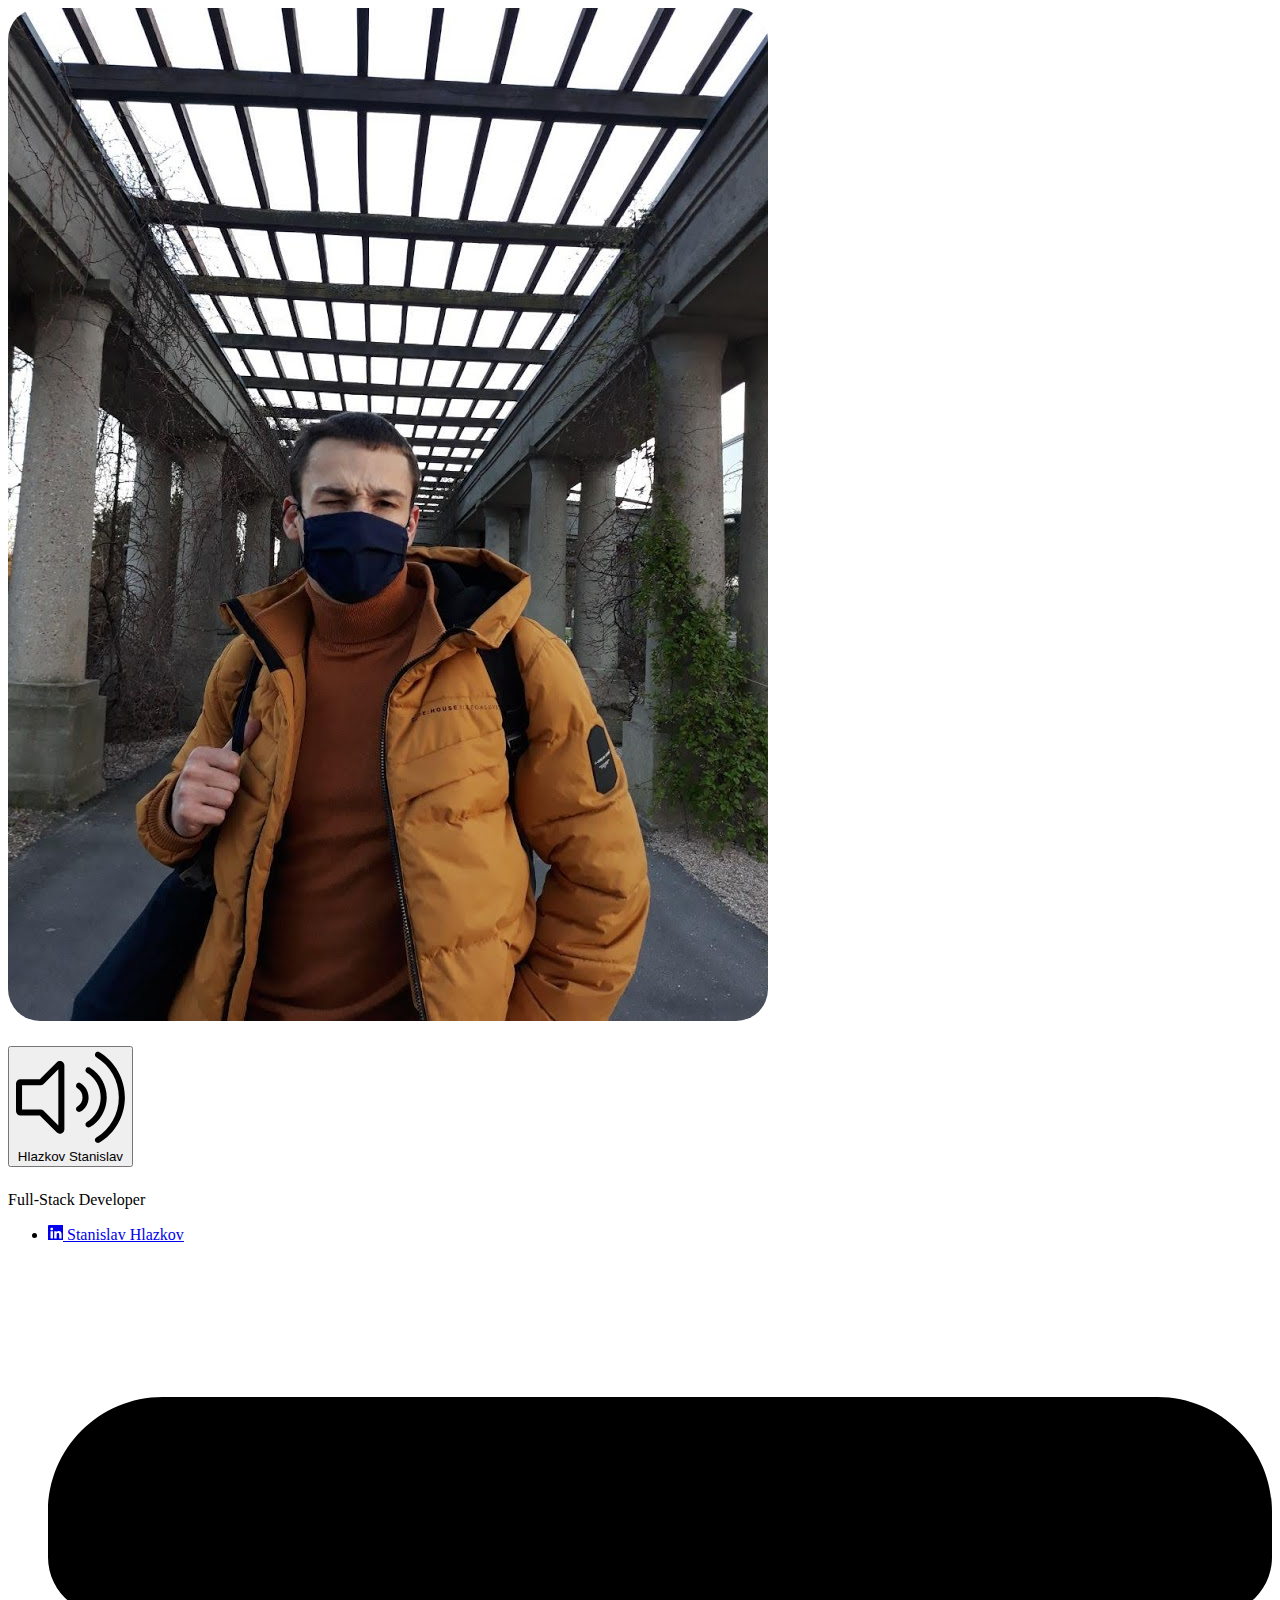
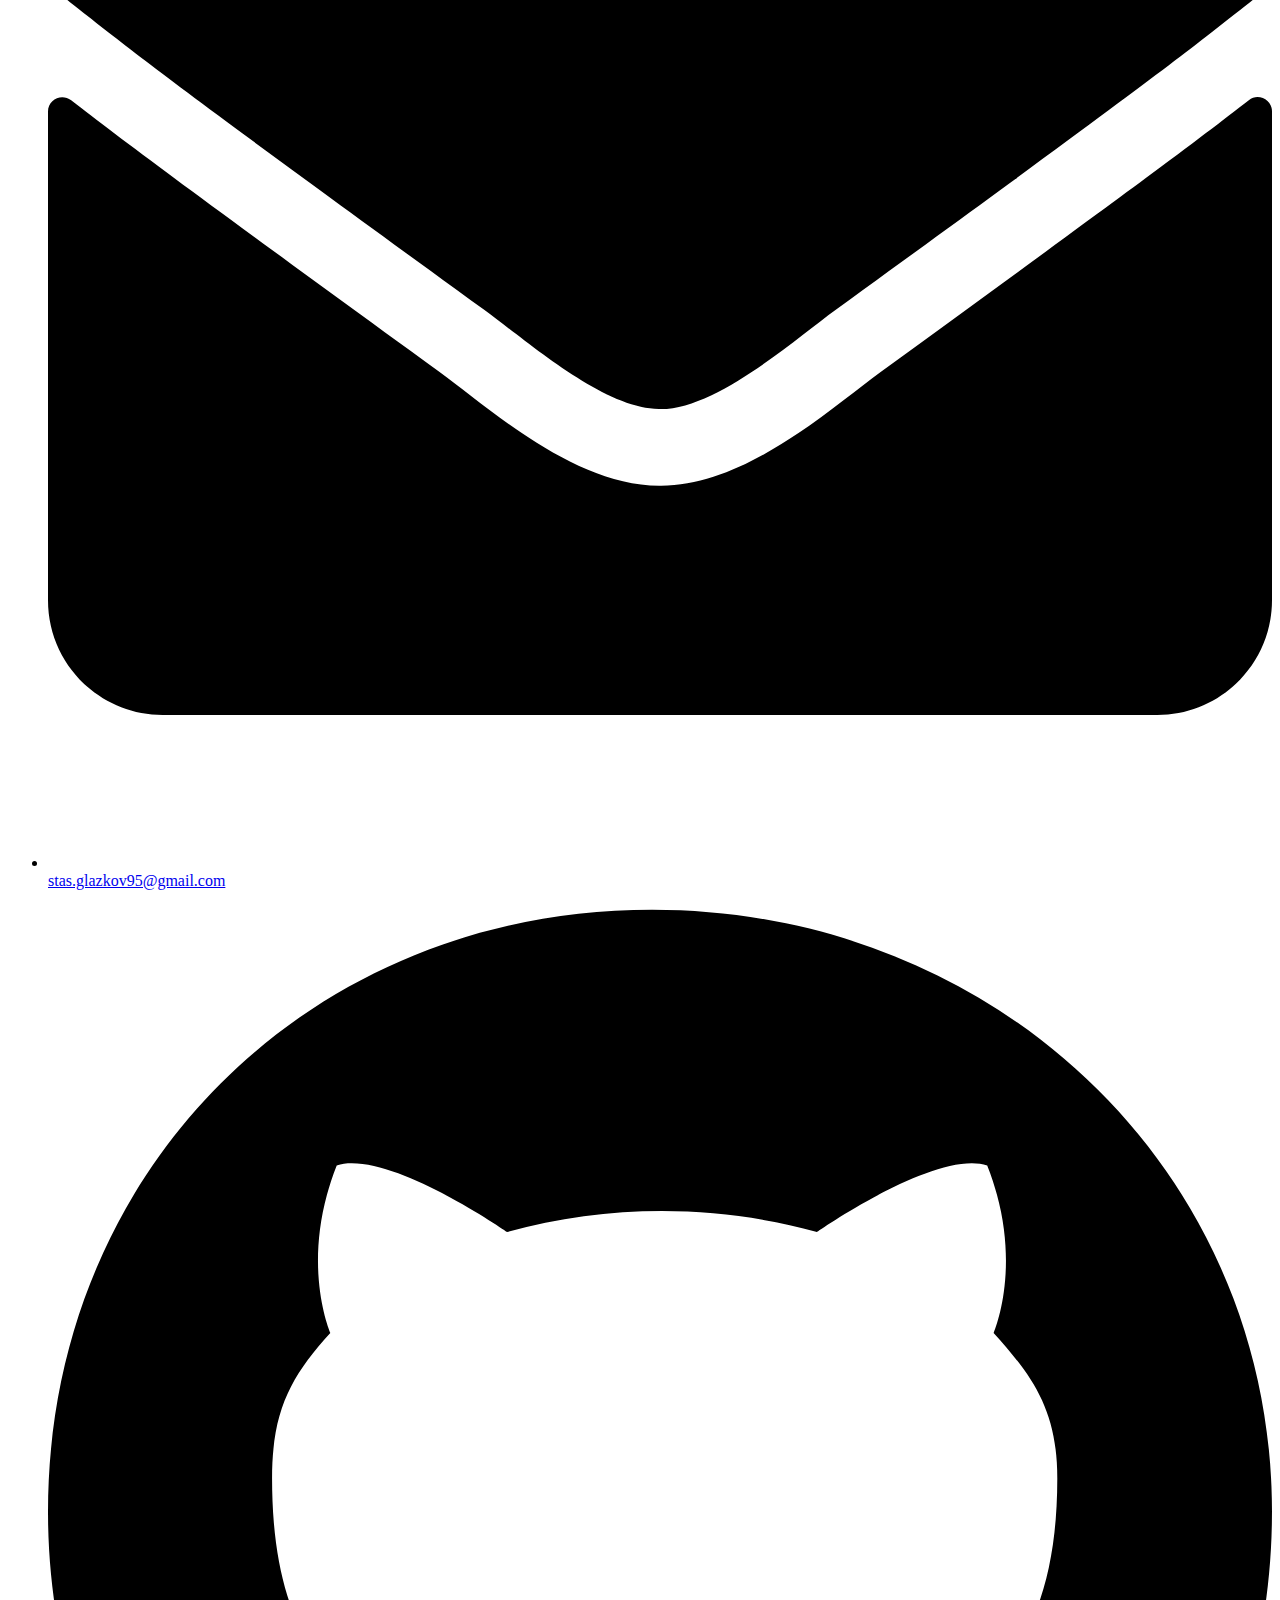
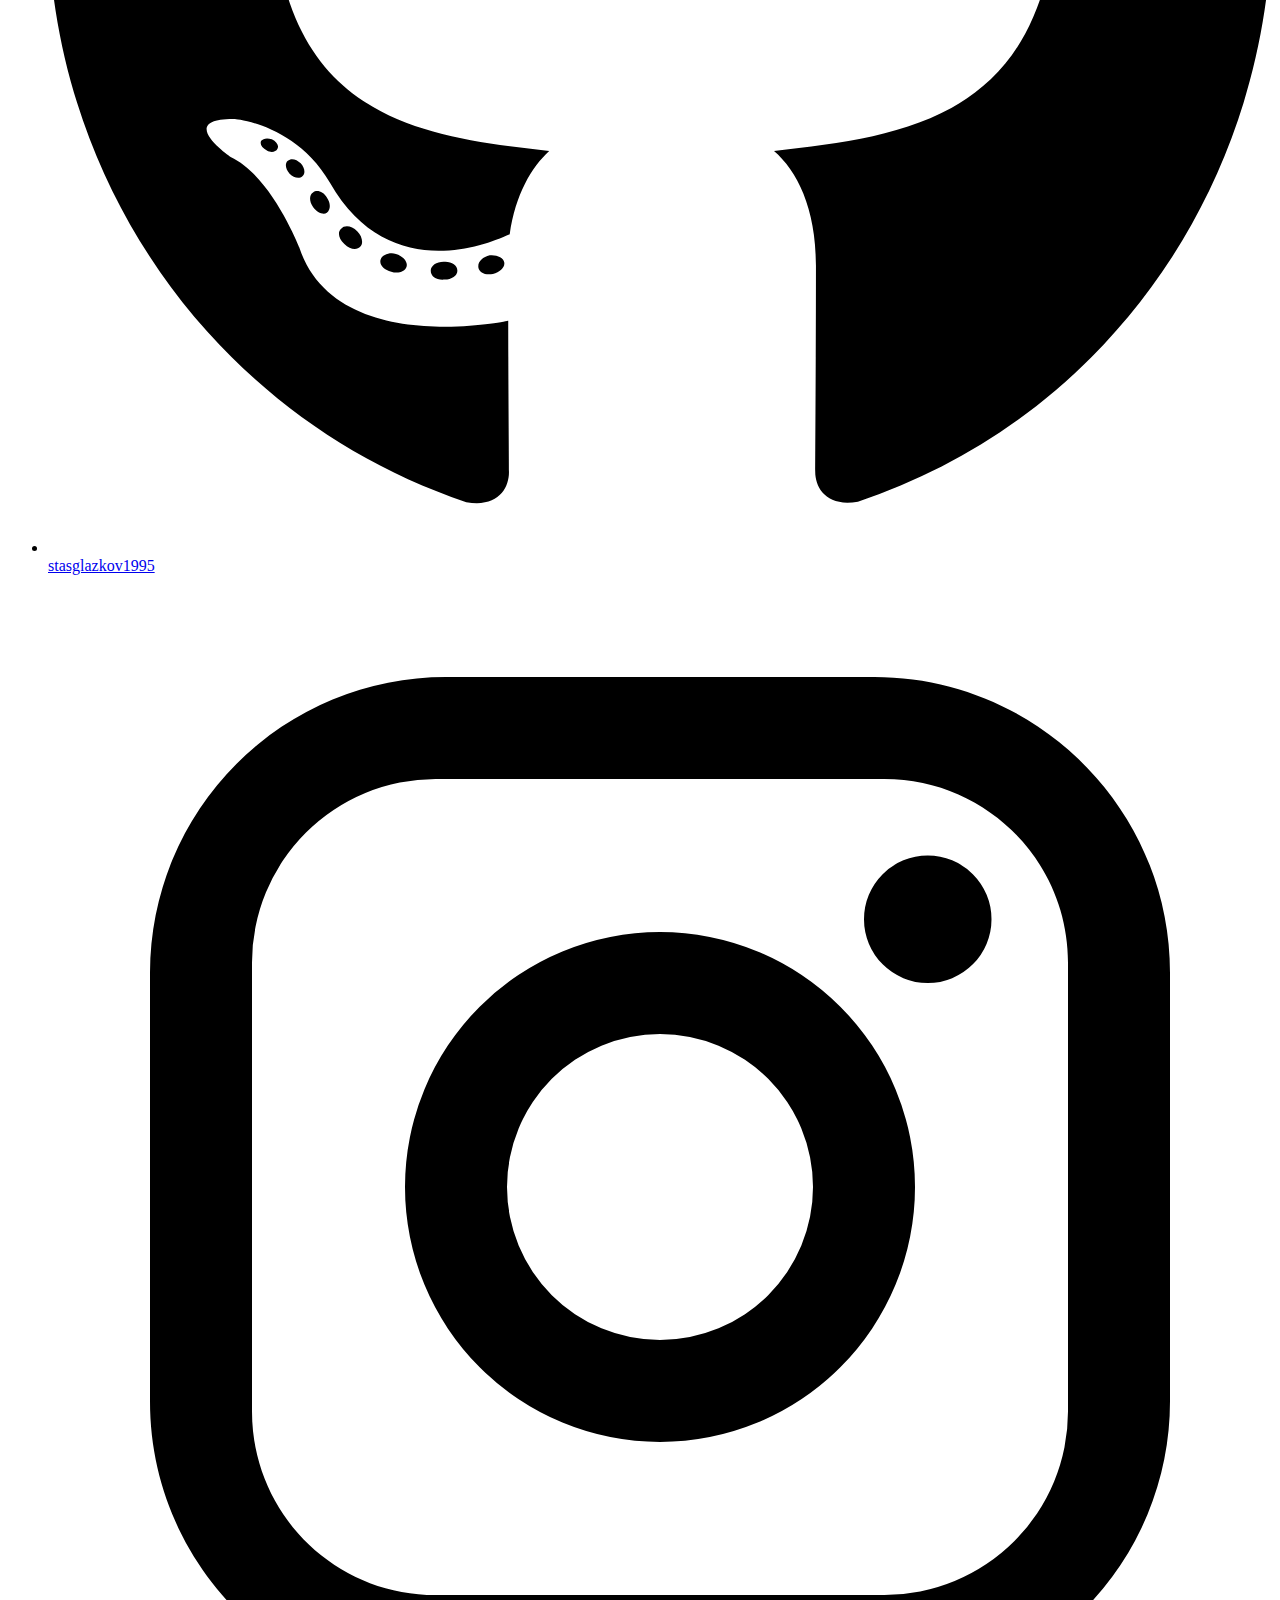
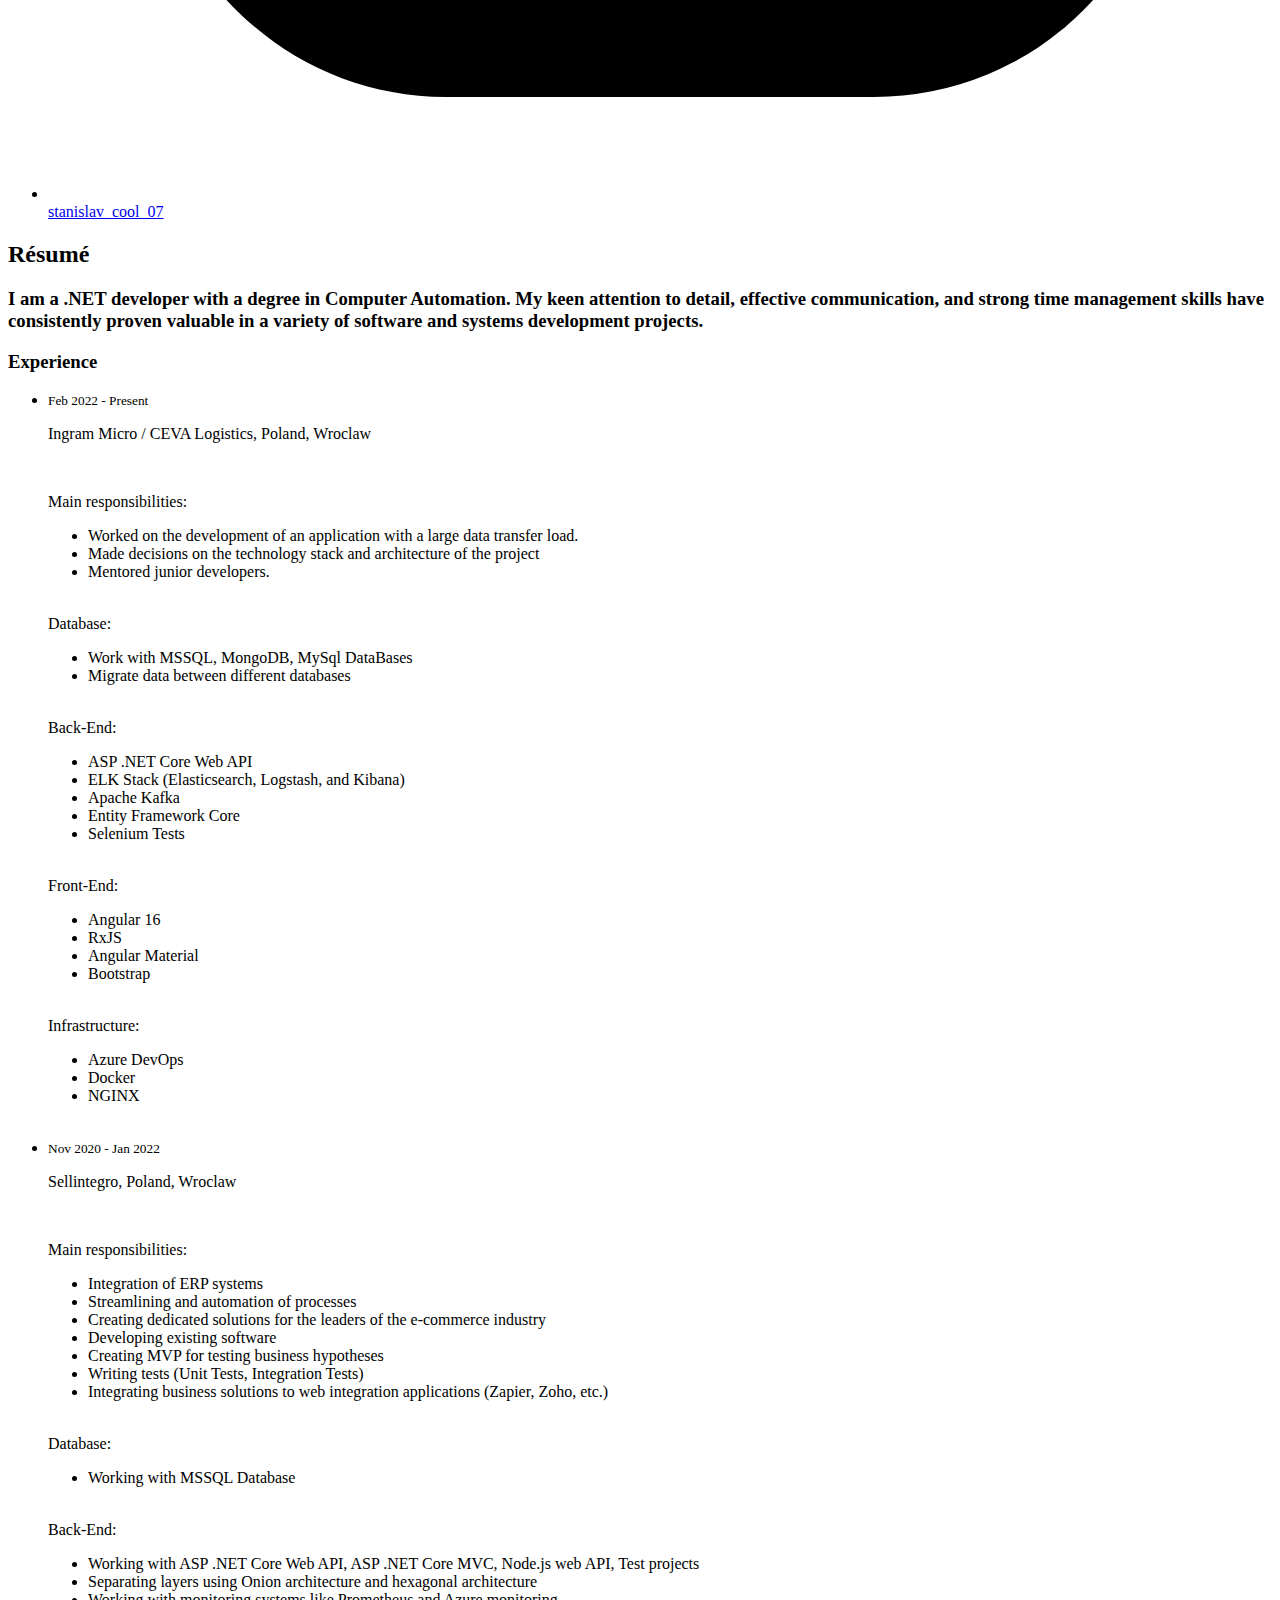
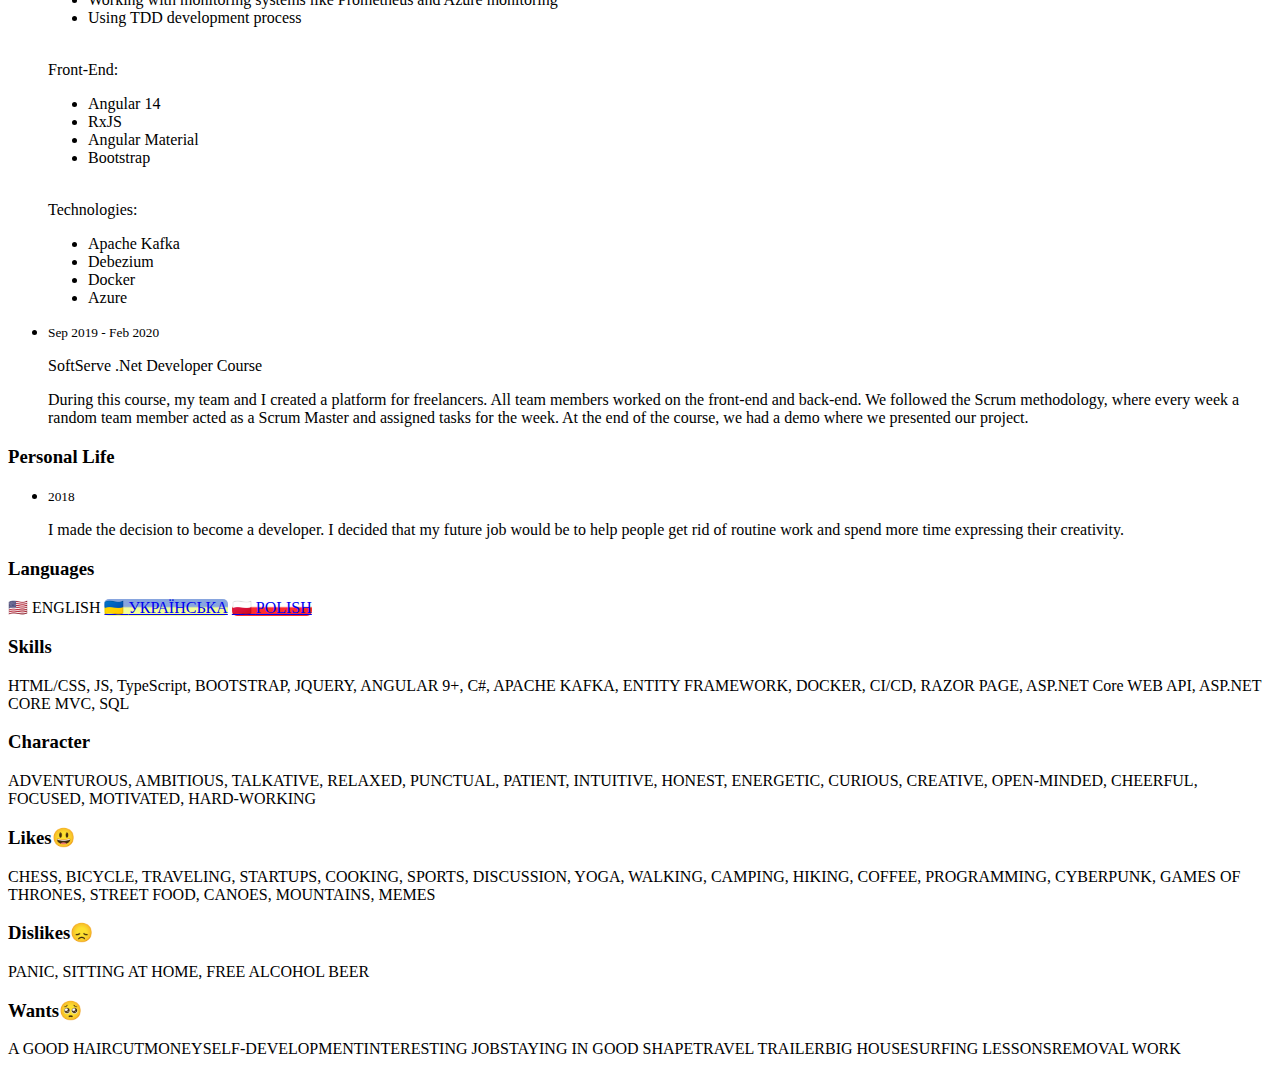
==== commit 21b38216: "improve summary" ====
--- a/index.html
+++ b/index.html
@@ -89,9 +89,9 @@
                 </div>
                 <div class="sixteen wide column">
                   <h2>Résumé</h2>
-                  <h3>I am .NET developer. I hold a degree in Computer
-                    Automation. My attention to detail, communication, and time management skills have proven beneficial
-                    to various software and systems development projects.</h3>
+                  <h3>I am a .NET developer with a degree in Computer Automation. My keen attention to detail, effective
+                    communication, and strong time management skills have consistently proven valuable in a variety of
+                    software and systems development projects.</h3>
                 </div>
               </div>
             </div>
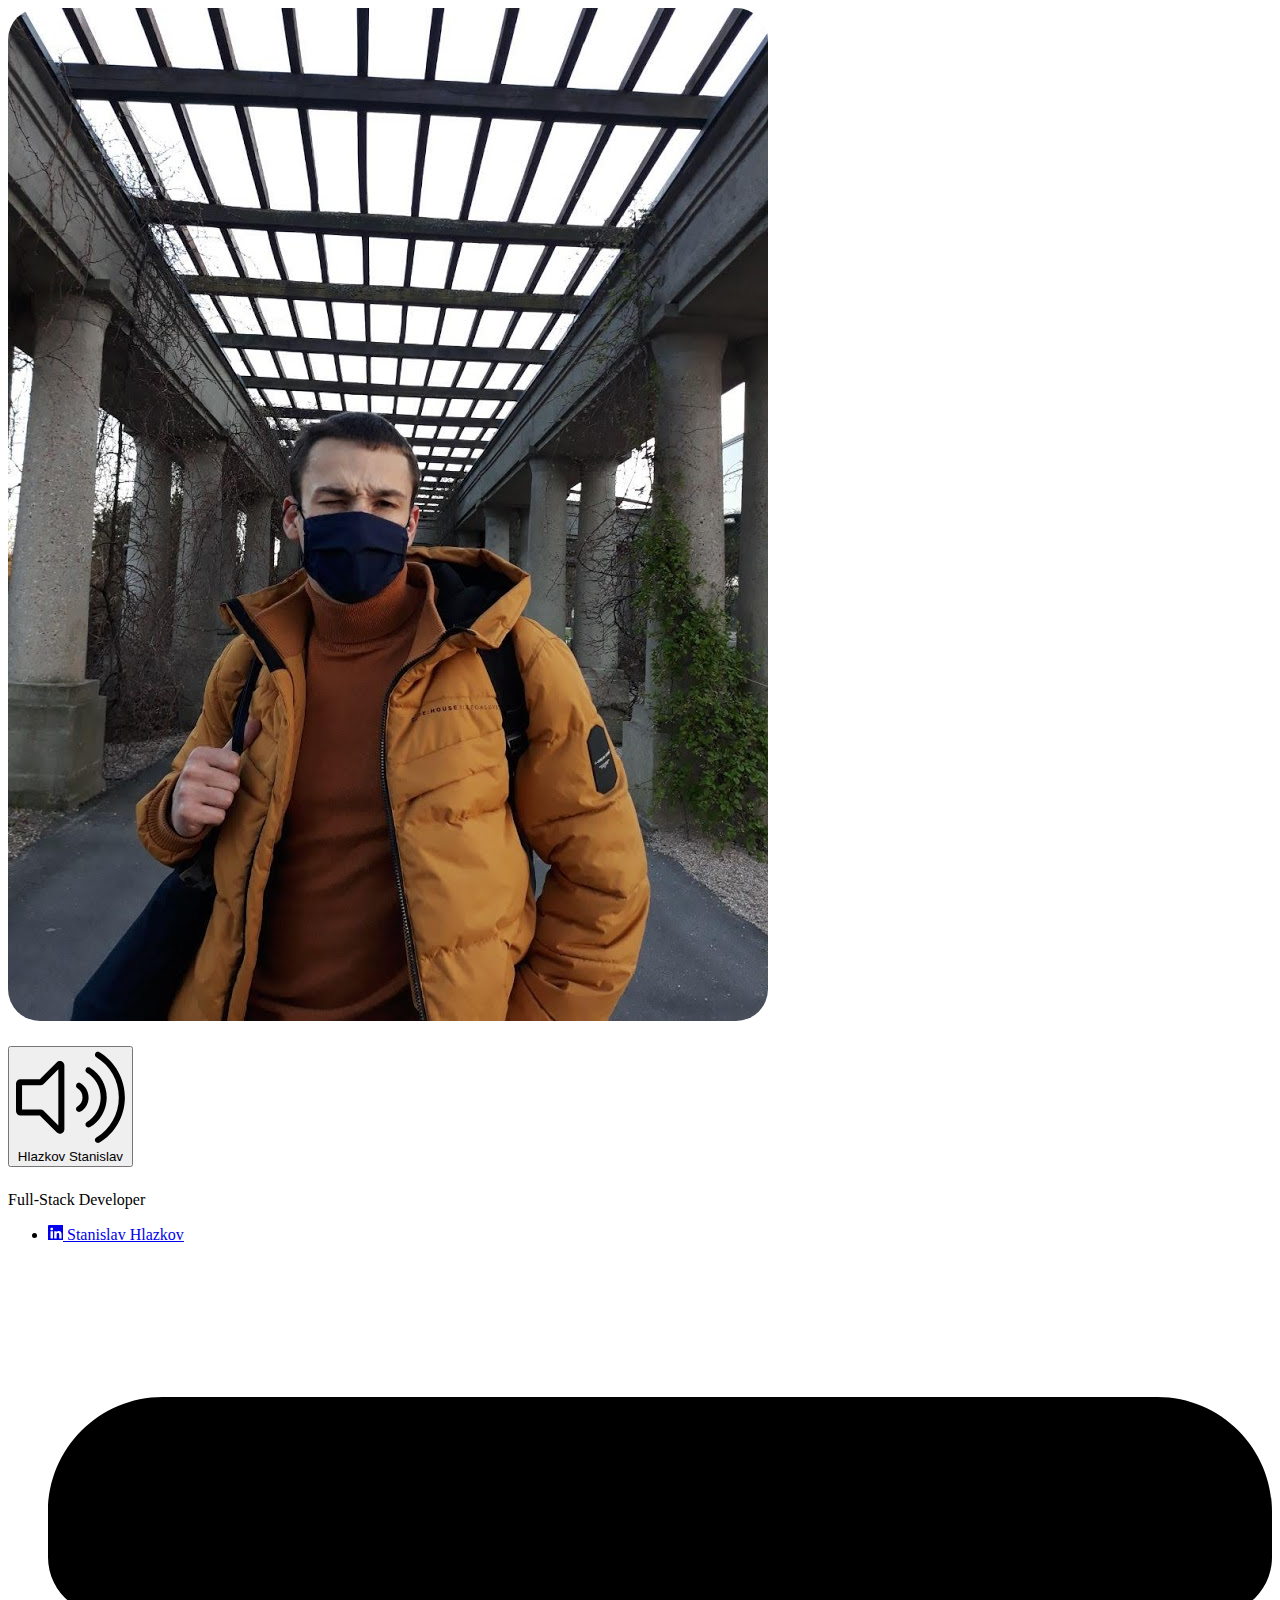
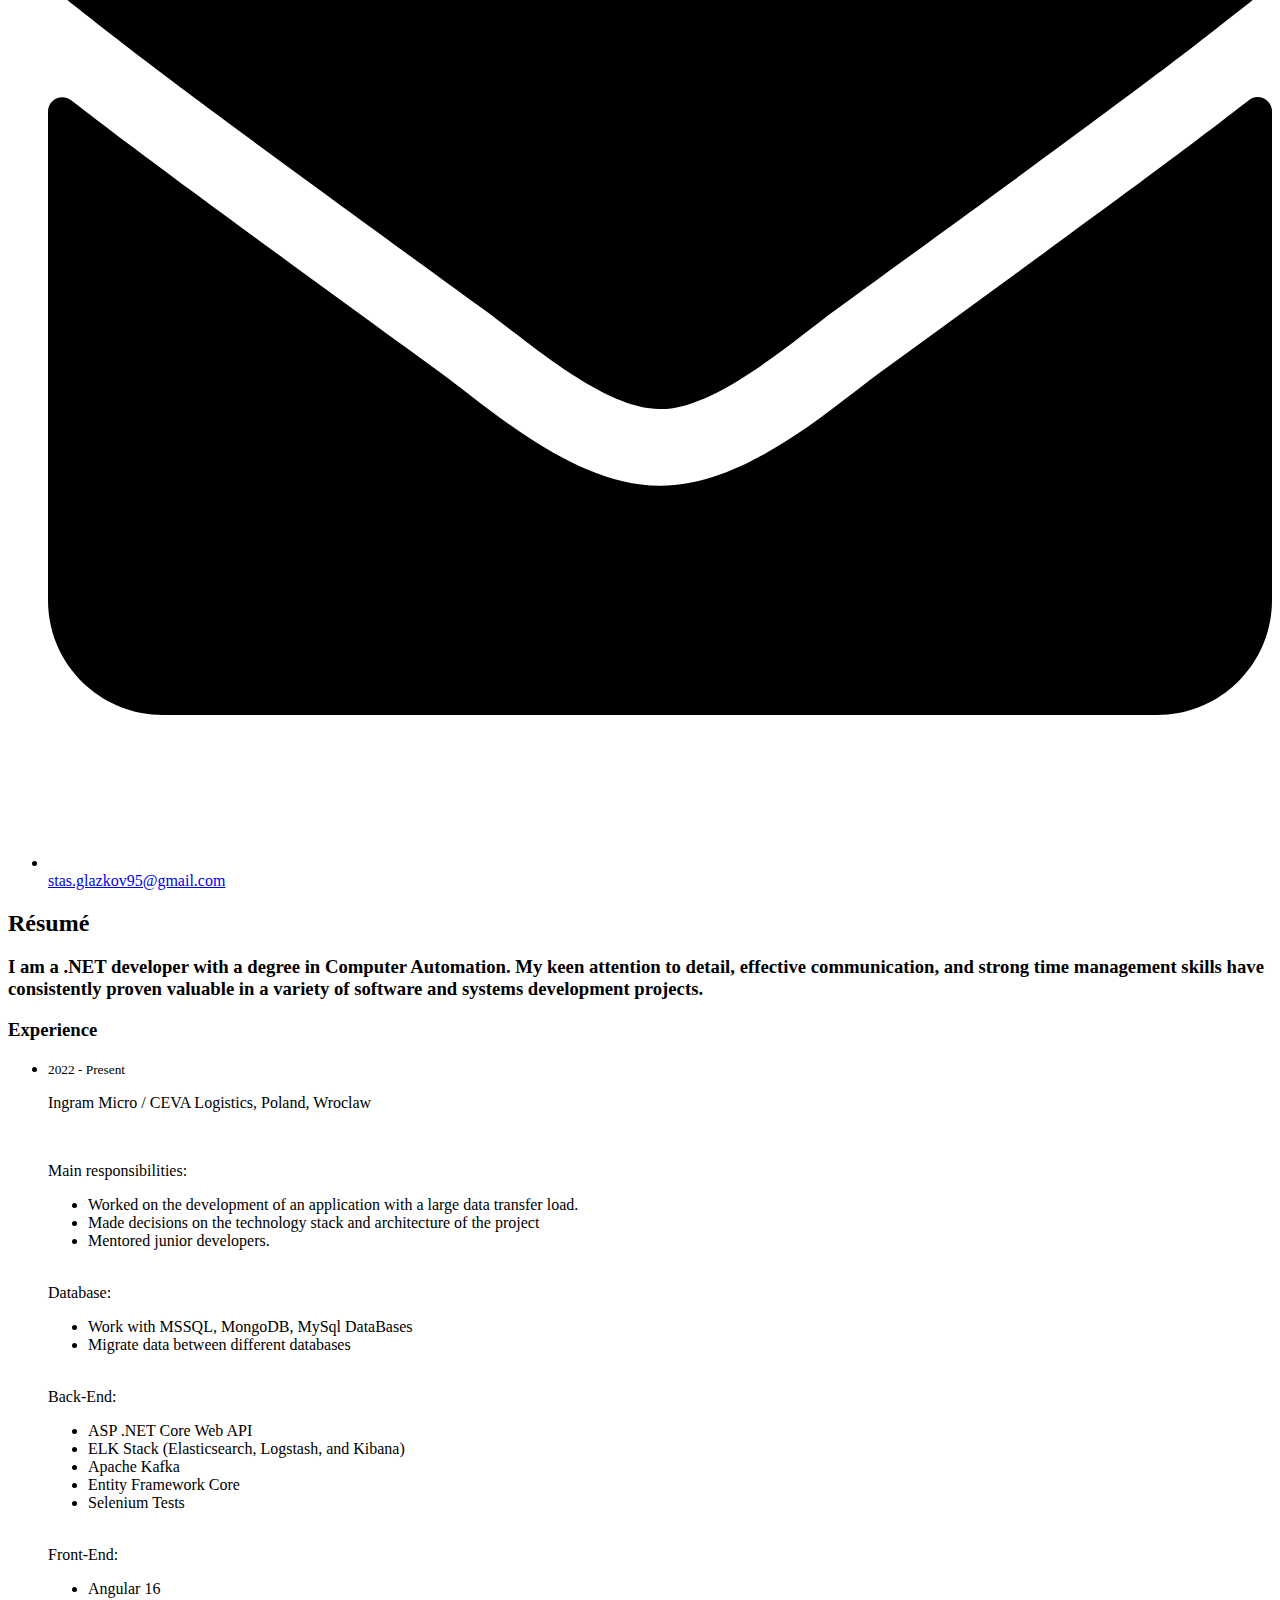
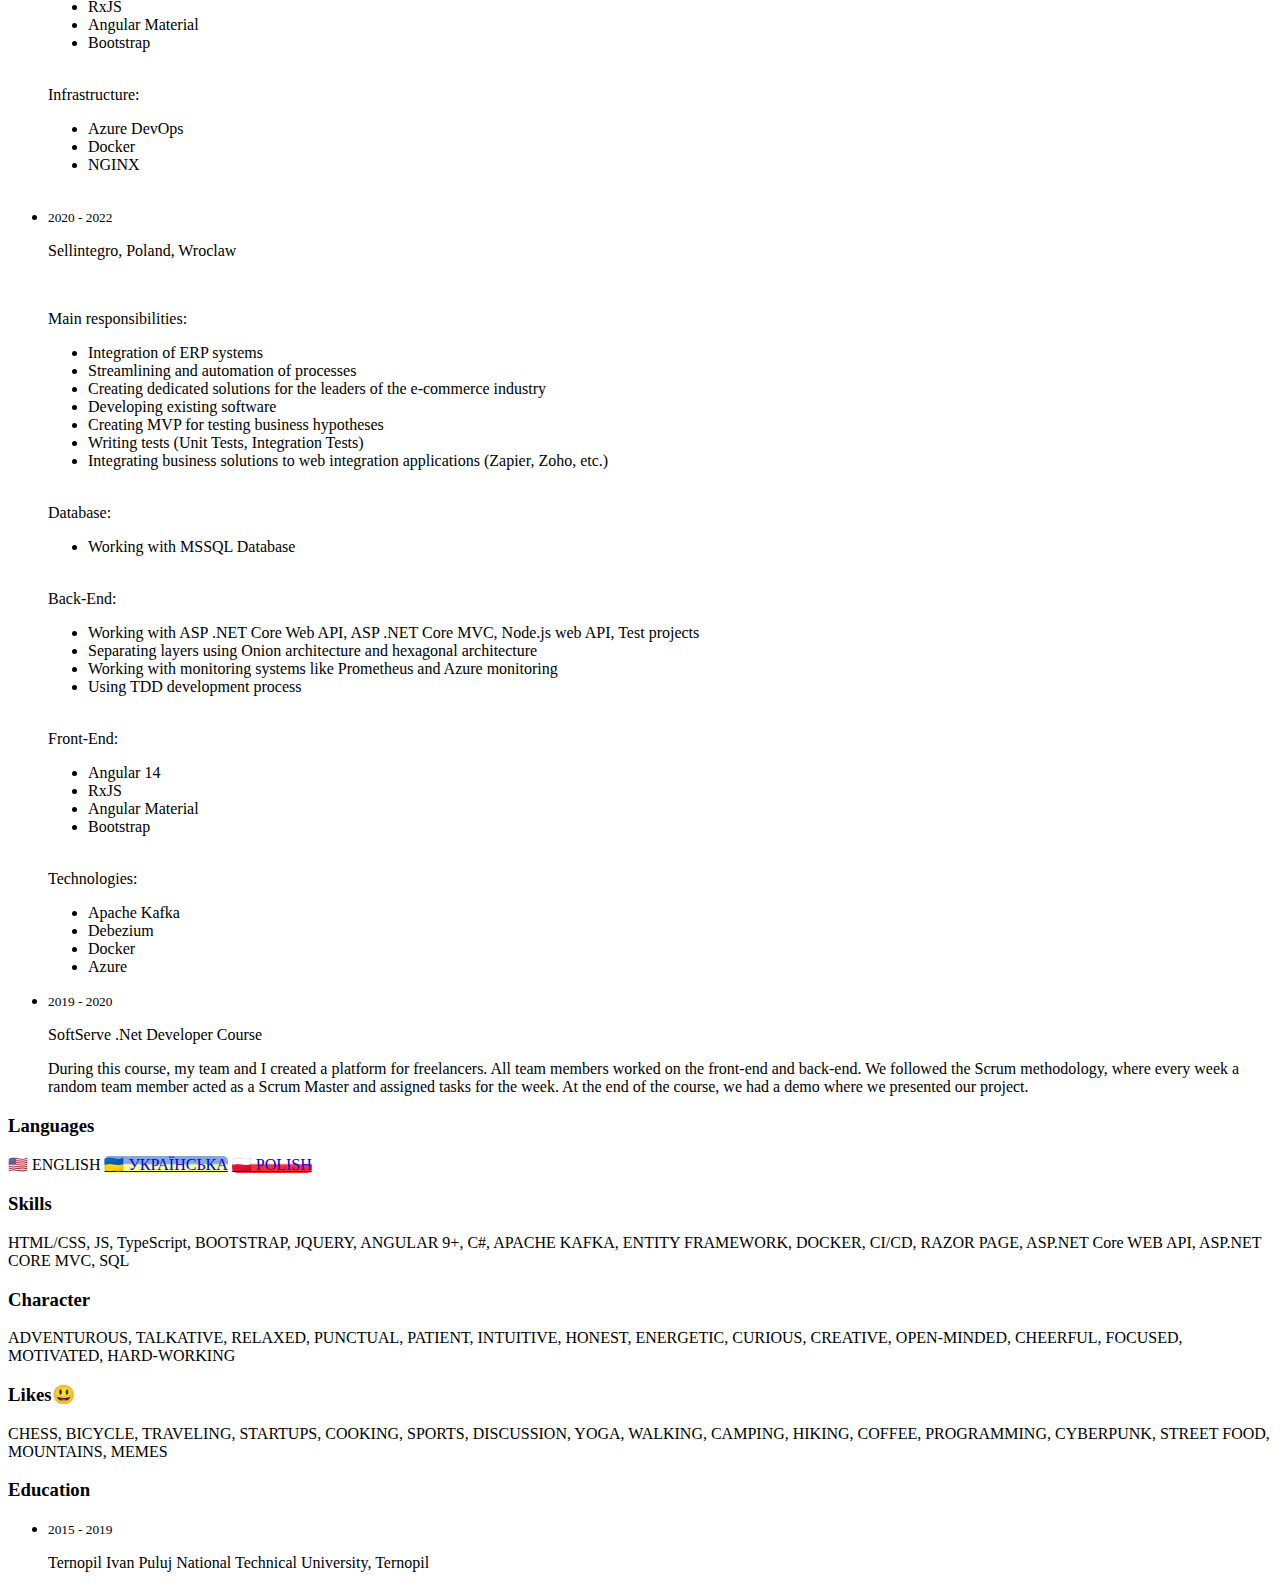
==== commit cdc7a834: "added education and remote redundant social media reference" ====
--- a/index.html
+++ b/index.html
@@ -64,24 +64,6 @@
                         <span>stas.glazkov95@gmail.com</span>
                       </a>
                     </li>
-                    <li>
-                      <a href="https://github.com/stasglazkov1995" rel="author" class="github">
-                        <svg class="icon" xmlns="http://www.w3.org/2000/svg" viewBox="0 0 496 512">
-                          <path
-                            d="M165.9 397.4c0 2-2.3 3.6-5.2 3.6-3.3.3-5.6-1.3-5.6-3.6 0-2 2.3-3.6 5.2-3.6 3-.3 5.6 1.3 5.6 3.6zm-31.1-4.5c-.7 2 1.3 4.3 4.3 4.9 2.6 1 5.6 0 6.2-2s-1.3-4.3-4.3-5.2c-2.6-.7-5.5.3-6.2 2.3zm44.2-1.7c-2.9.7-4.9 2.6-4.6 4.9.3 2 2.9 3.3 5.9 2.6 2.9-.7 4.9-2.6 4.6-4.6-.3-1.9-3-3.2-5.9-2.9zM244.8 8C106.1 8 0 113.3 0 252c0 110.9 69.8 205.8 169.5 239.2 12.8 2.3 17.3-5.6 17.3-12.1 0-6.2-.3-40.4-.3-61.4 0 0-70 15-84.7-29.8 0 0-11.4-29.1-27.8-36.6 0 0-22.9-15.7 1.6-15.4 0 0 24.9 2 38.6 25.8 21.9 38.6 58.6 27.5 72.9 20.9 2.3-16 8.8-27.1 16-33.7-55.9-6.2-112.3-14.3-112.3-110.5 0-27.5 7.6-41.3 23.6-58.9-2.6-6.5-11.1-33.3 2.6-67.9 20.9-6.5 69 27 69 27 20-5.6 41.5-8.5 62.8-8.5s42.8 2.9 62.8 8.5c0 0 48.1-33.6 69-27 13.7 34.7 5.2 61.4 2.6 67.9 16 17.7 25.8 31.5 25.8 58.9 0 96.5-58.9 104.2-114.8 110.5 9.2 7.9 17 22.9 17 46.4 0 33.7-.3 75.4-.3 83.6 0 6.5 4.6 14.4 17.3 12.1C428.2 457.8 496 362.9 496 252 496 113.3 383.5 8 244.8 8zM97.2 352.9c-1.3 1-1 3.3.7 5.2 1.6 1.6 3.9 2.3 5.2 1 1.3-1 1-3.3-.7-5.2-1.6-1.6-3.9-2.3-5.2-1zm-10.8-8.1c-.7 1.3.3 2.9 2.3 3.9 1.6 1 3.6.7 4.3-.7.7-1.3-.3-2.9-2.3-3.9-2-.6-3.6-.3-4.3.7zm32.4 35.6c-1.6 1.3-1 4.3 1.3 6.2 2.3 2.3 5.2 2.6 6.5 1 1.3-1.3.7-4.3-1.3-6.2-2.2-2.3-5.2-2.6-6.5-1zm-11.4-14.7c-1.6 1-1.6 3.6 0 5.9 1.6 2.3 4.3 3.3 5.6 2.3 1.6-1.3 1.6-3.9 0-6.2-1.4-2.3-4-3.3-5.6-2z" />
-                        </svg>
-                        <span>stasglazkov1995</span>
-                      </a>
-                    </li>
-                    <li>
-                      <a href="https://www.instagram.com/stanislav_cool_07/" rel="author" class="instagram">
-                        <svg class="icon" viewBox="0 0 24 24" xmlns="http://www.w3.org/2000/svg">
-                          <path
-                            d="M7.8,2H16.2C19.4,2 22,4.6 22,7.8V16.2A5.8,5.8 0 0,1 16.2,22H7.8C4.6,22 2,19.4 2,16.2V7.8A5.8,5.8 0 0,1 7.8,2M7.6,4A3.6,3.6 0 0,0 4,7.6V16.4C4,18.39 5.61,20 7.6,20H16.4A3.6,3.6 0 0,0 20,16.4V7.6C20,5.61 18.39,4 16.4,4H7.6M17.25,5.5A1.25,1.25 0 0,1 18.5,6.75A1.25,1.25 0 0,1 17.25,8A1.25,1.25 0 0,1 16,6.75A1.25,1.25 0 0,1 17.25,5.5M12,7A5,5 0 0,1 17,12A5,5 0 0,1 12,17A5,5 0 0,1 7,12A5,5 0 0,1 12,7M12,9A3,3 0 0,0 9,12A3,3 0 0,0 12,15A3,3 0 0,0 15,12A3,3 0 0,0 12,9Z" />
-                        </svg>
-                        <span>stanislav_cool_07</span>
-                      </a>
-                    </li>
                   </ul>
                 </div>
                 <div class="sixteen wide mobile only column">
@@ -106,7 +88,7 @@
               <h3>Experience</h3>
               <ul class="timeline">
                 <li>
-                  <p><small>Feb 2022 - Present</small></p>
+                  <p><small>2022 - Present</small></p>
                   <p>Ingram Micro / CEVA Logistics, Poland, Wroclaw</p>
                   <br>
                   <p>Main responsibilities:</p>
@@ -148,7 +130,7 @@
                   <br>
                 </li>
                 <li>
-                  <p><small>Nov 2020 - Jan 2022</small></p>
+                  <p><small>2020 - 2022</small></p>
                   <p>Sellintegro, Poland, Wroclaw</p>
                   <br>
                   <p>Main responsibilities:</p>
@@ -192,7 +174,7 @@
                   </ul>
                 </li>
                 <li>
-                  <p><small>Sep 2019 - Feb 2020</small></p>
+                  <p><small>2019 - 2020</small></p>
                   <p>SoftServe .Net Developer Course</p>
                   <p>During this course, my team and I created a platform for freelancers. All team members worked on
                     the front-end and back-end. We followed the Scrum methodology, where every week a random team member
@@ -201,14 +183,6 @@
                     we presented our project.</p>
                 </li>
               </ul>
-              <h3>Personal Life</h3>
-              <ul class="timeline">
-                <li>
-                  <p><small>2018</small></p>
-                  <p>I made the decision to become a developer. I decided that my future job would be to help people get
-                    rid of routine work and spend more time expressing their creativity.</p>
-                </li>
-              </ul>
             </div>
             <div class="six wide column">
               <section>
@@ -228,28 +202,24 @@
               </section>
               <section>
                 <h3>Character</h3>
-                <p class="tags small">ADVENTUROUS, AMBITIOUS, TALKATIVE, RELAXED, PUNCTUAL, PATIENT, INTUITIVE, HONEST,
+                <p class="tags small">ADVENTUROUS, TALKATIVE, RELAXED, PUNCTUAL, PATIENT, INTUITIVE, HONEST,
                   ENERGETIC, CURIOUS, CREATIVE, OPEN-MINDED, CHEERFUL, FOCUSED, MOTIVATED, HARD-WORKING</p>
               </section>
               <section>
                 <h3>Likes&#x1f603;</h3>
                 <p class="tags small">
                   CHESS, BICYCLE, TRAVELING, STARTUPS, COOKING, SPORTS, DISCUSSION, YOGA, WALKING,
-                  CAMPING, HIKING, COFFEE, PROGRAMMING, CYBERPUNK, GAMES OF THRONES, STREET FOOD, CANOES, MOUNTAINS,
-                  MEMES
+                  CAMPING, HIKING, COFFEE, PROGRAMMING, CYBERPUNK, STREET FOOD, MOUNTAINS, MEMES
                 </p>
               </section>
               <section>
-                <h3>Dislikes&#x1f61e;</h3>
-                <p class="tags small">PANIC, SITTING AT HOME, FREE ALCOHOL BEER</p>
-              </section>
-              <section>
-                <h3>Wants&#x1f97a;</h3>
-                <p class="tags small bulleted"><span class="tag">A GOOD HAIRCUT</span><span
-                    class="tag">MONEY</span><span class="tag">SELF-DEVELOPMENT</span><span class="tag">INTERESTING
-                    JOB</span><span class="tag">STAYING IN GOOD SHAPE</span><span class="tag">TRAVEL TRAILER</span><span
-                    class="tag">BIG HOUSE</span><span class="tag">SURFING LESSONS</span><span class="tag">REMOVAL
-                    WORK</span></p>
+                <h3>Education</h3>
+                <ul class="timeline">
+                  <li>
+                    <p><small>2015 - 2019</small></p>
+                    <p class="tags small">Ternopil Ivan Puluj National Technical University, Ternopil </p>
+                  </li>
+                </ul>
               </section>
               <!-- Education -->
               <!-- Articles -->
